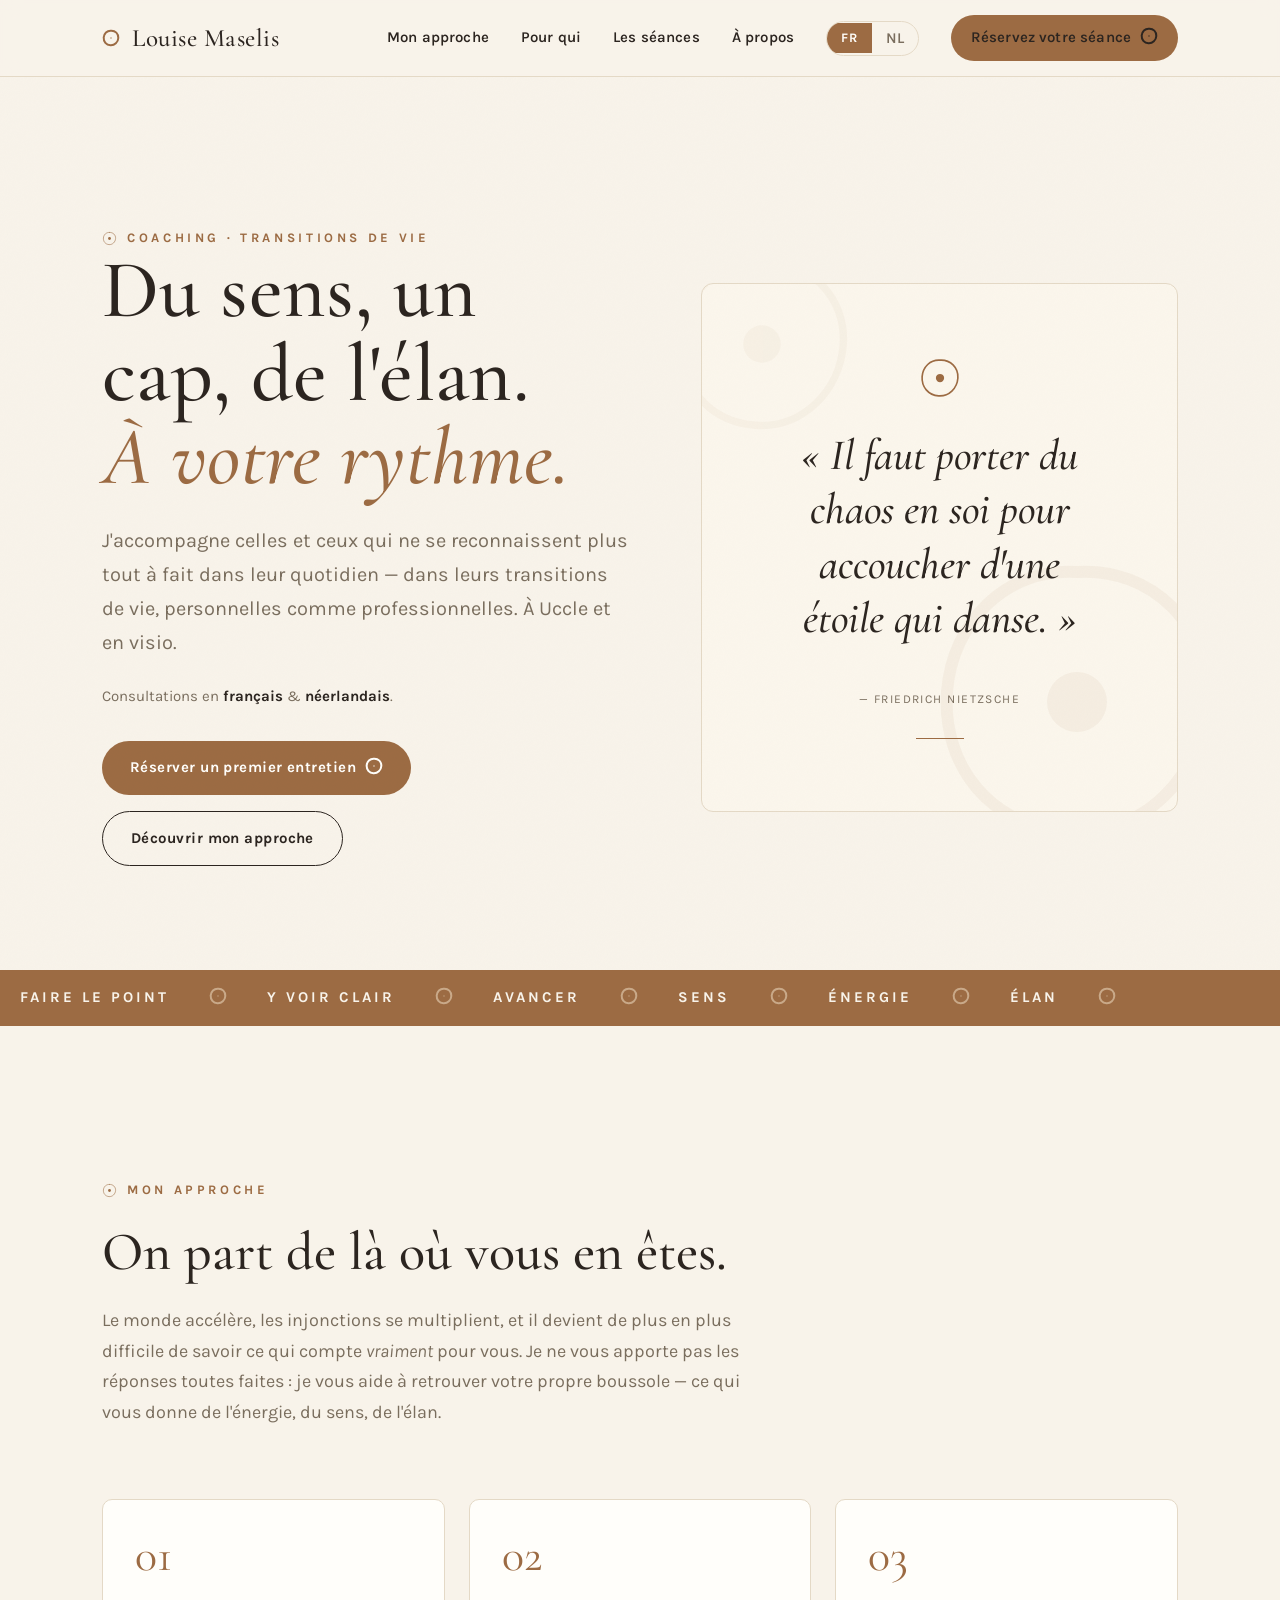
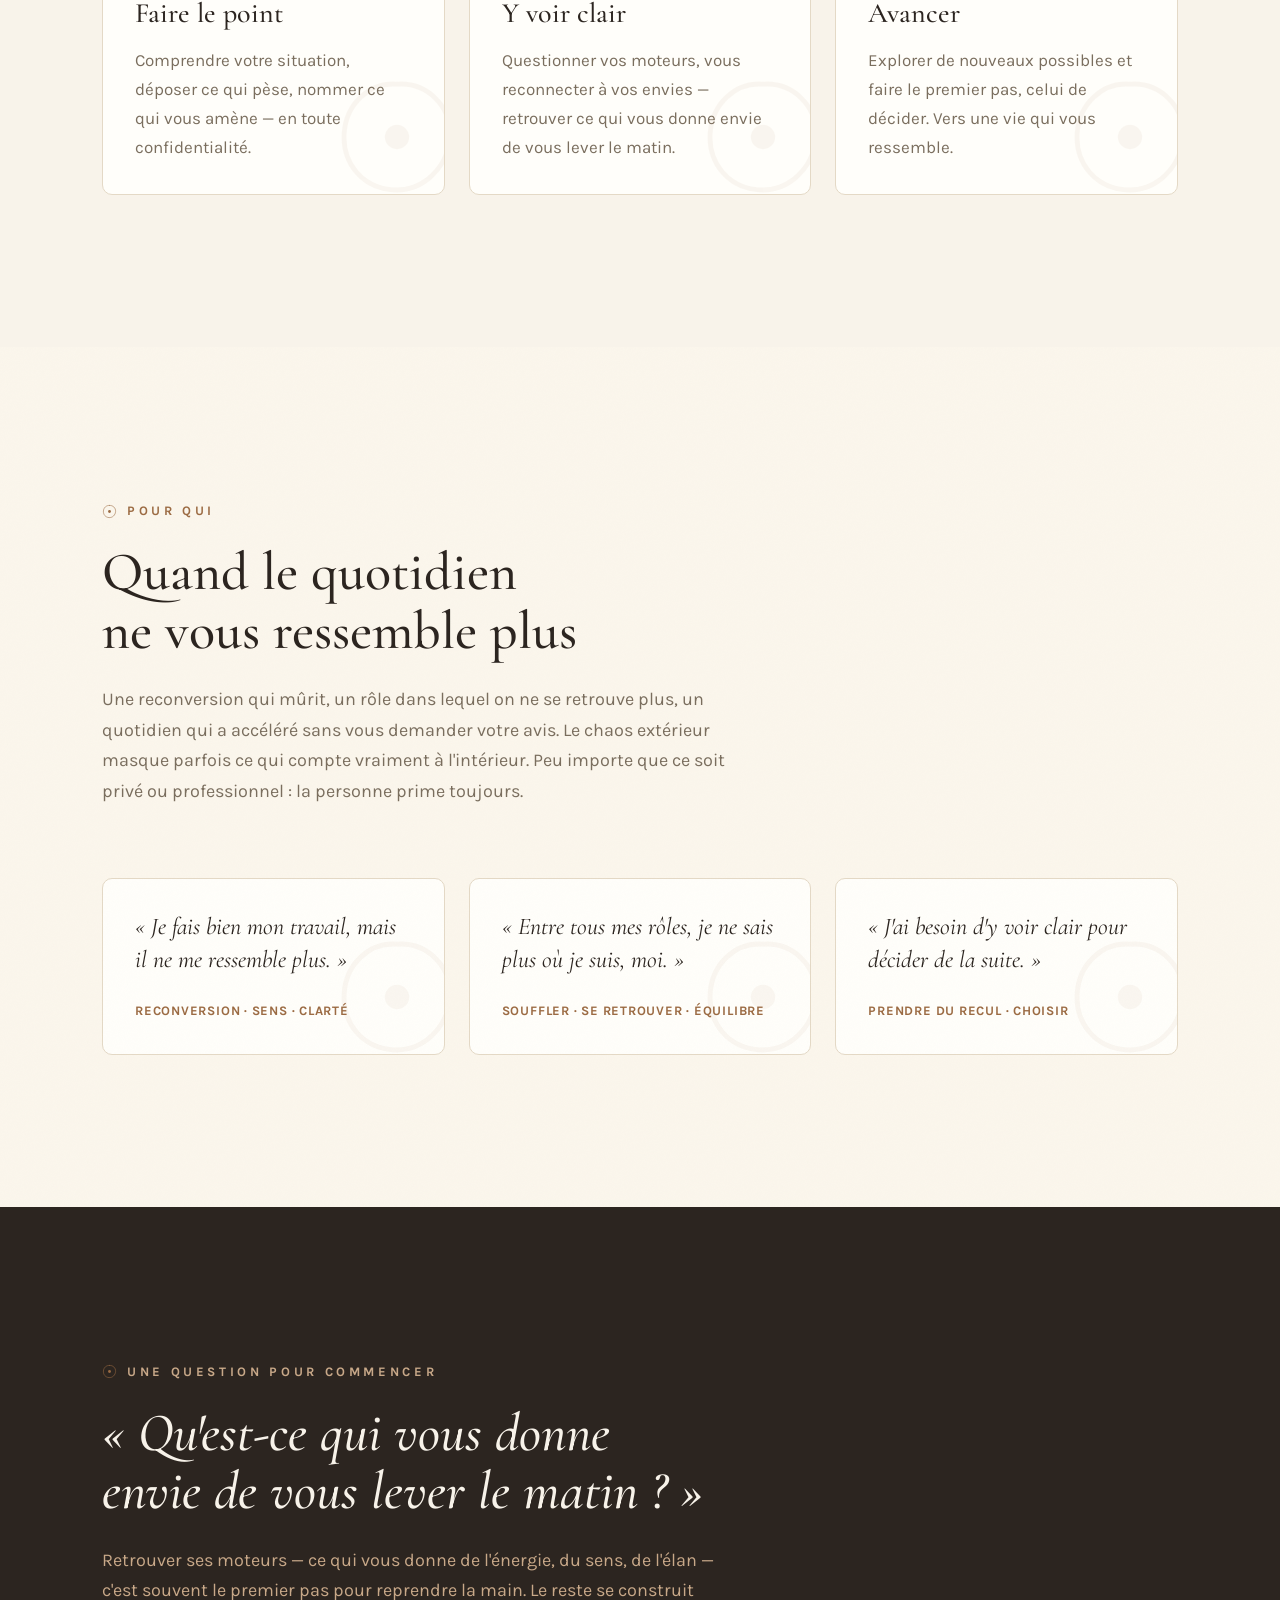
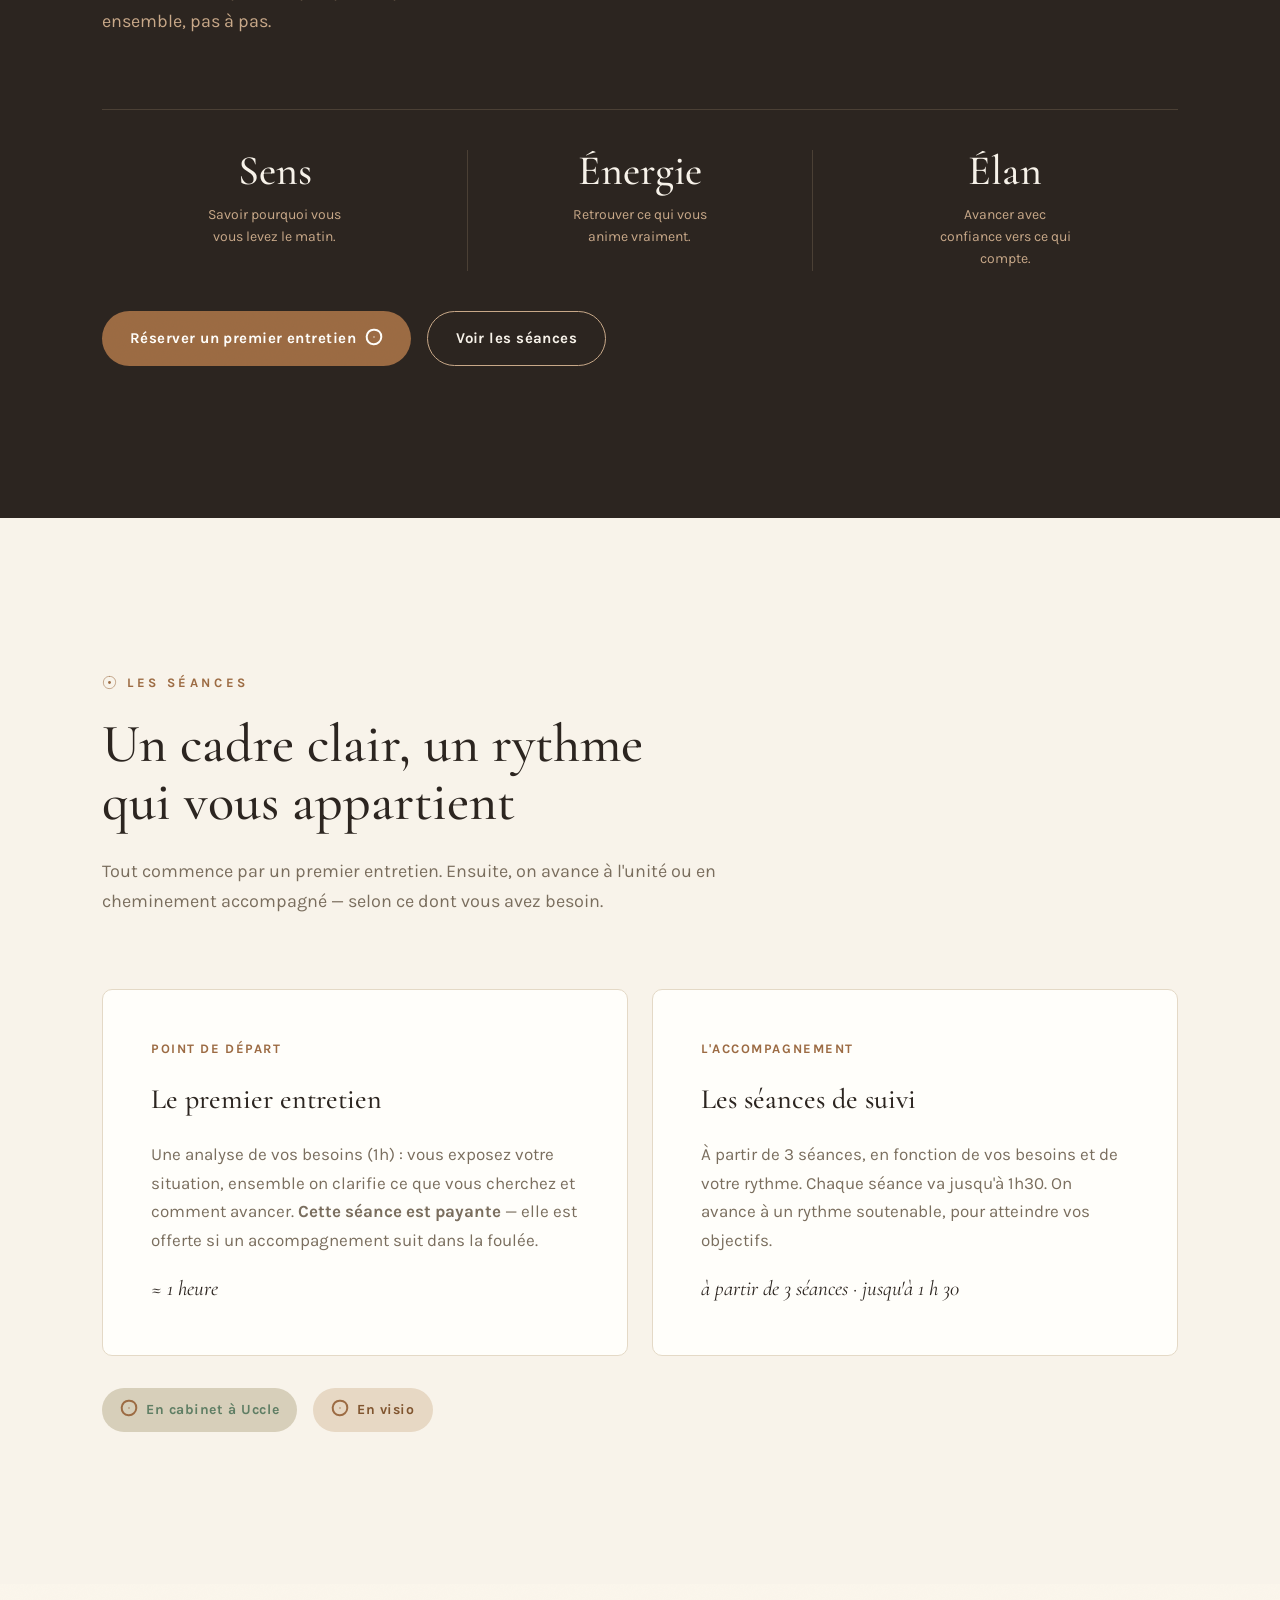
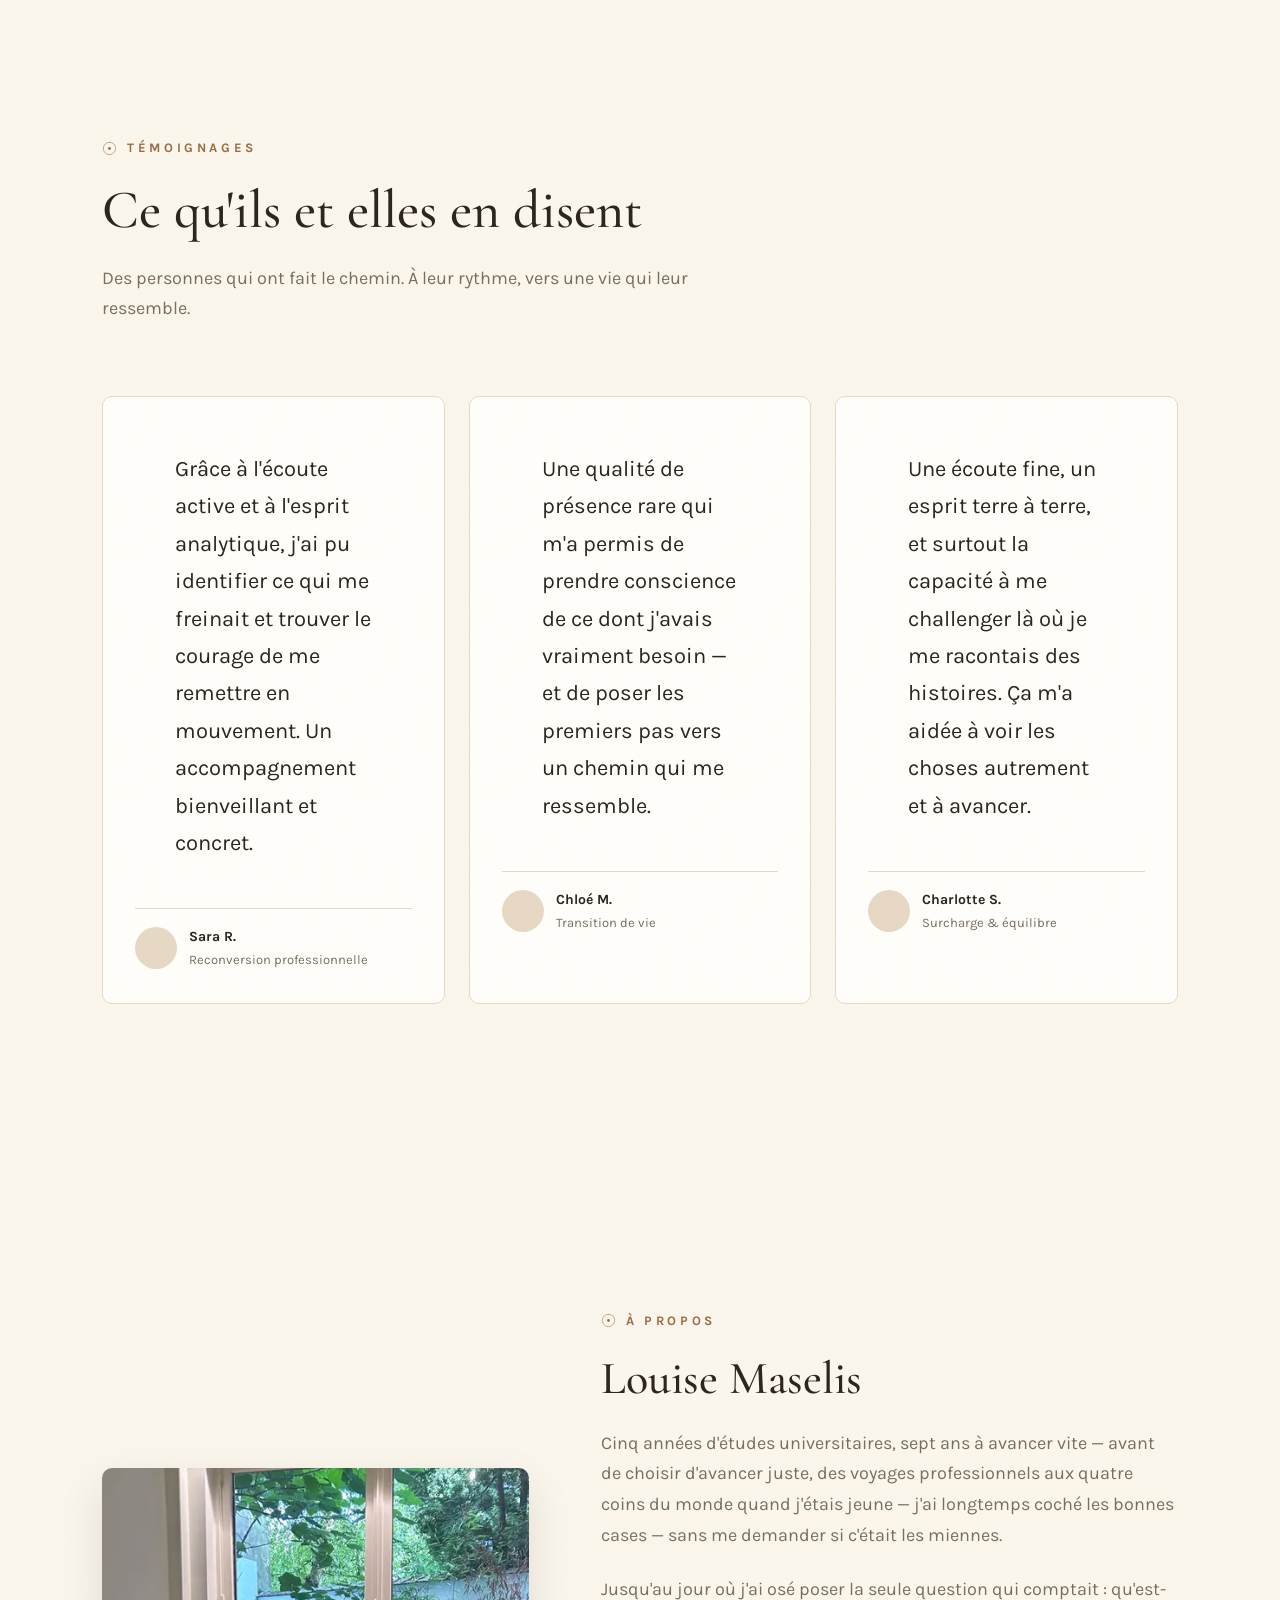
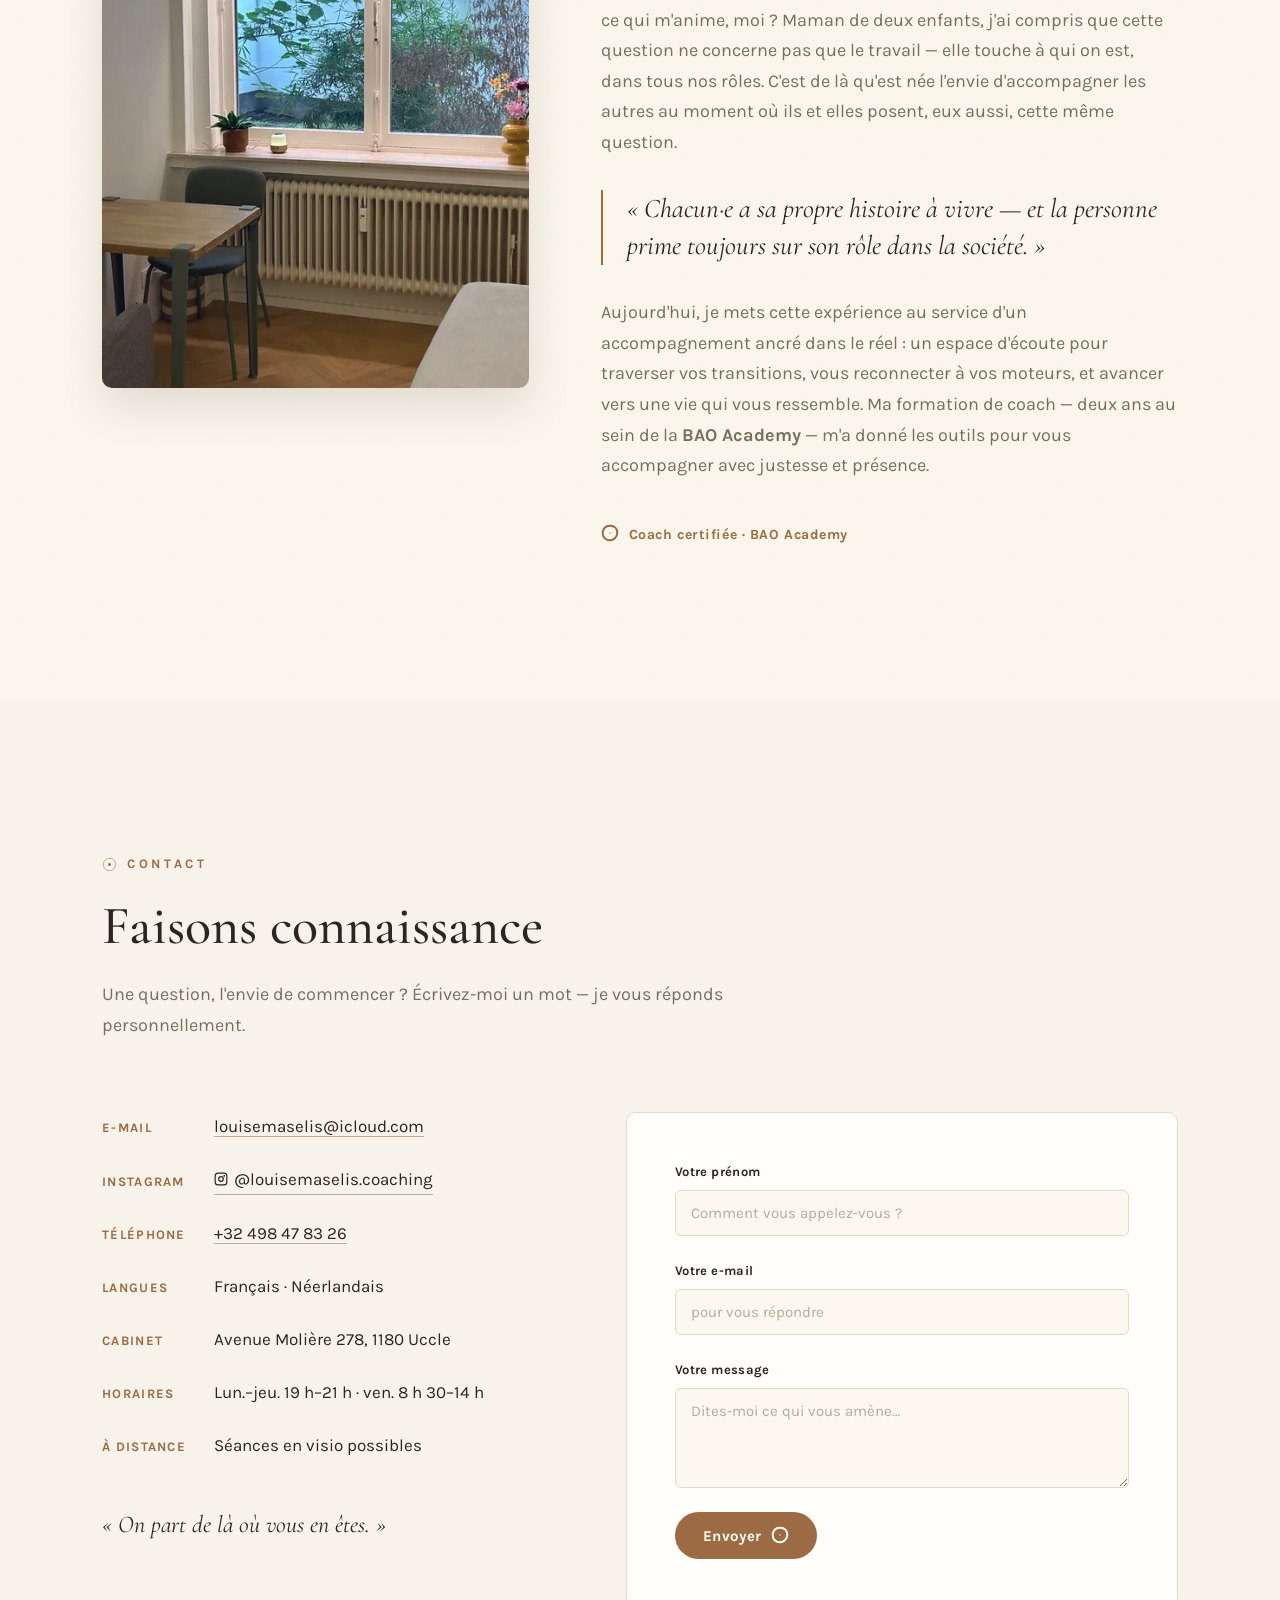
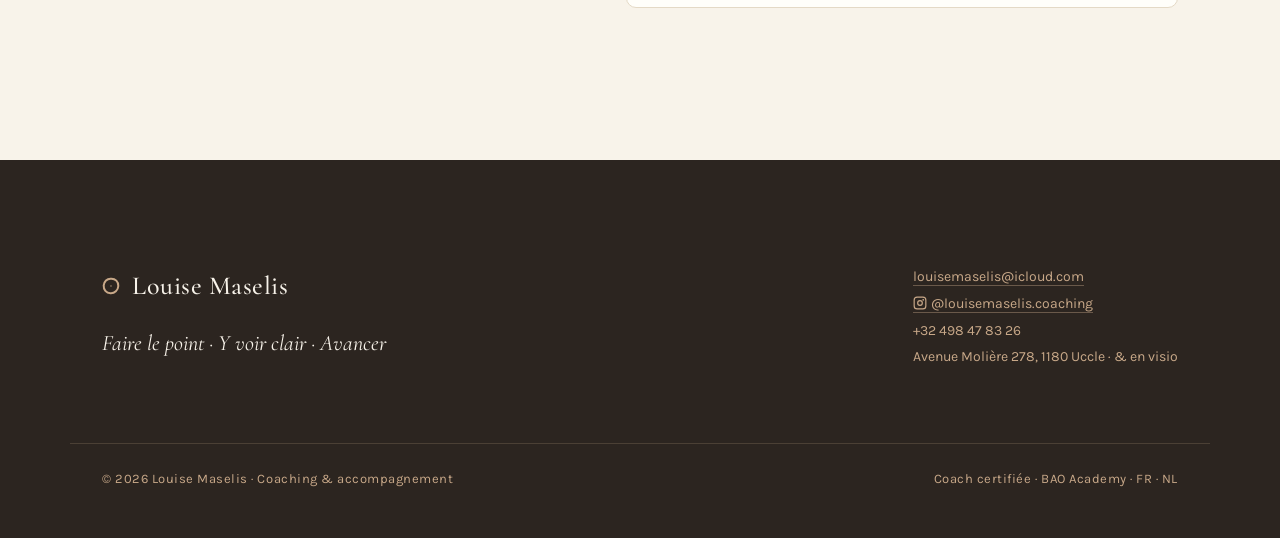
==== index.html @ 6a3c92d4 "Lien de la fiche Google dans sameAs Co-Authored-By: Claude Opus 5.5 <noreply@anthropic.com> Claude-S" ====
<!DOCTYPE html>
<html lang="fr-BE">
<head>
<meta charset="UTF-8" />
<meta name="viewport" content="width=device-width, initial-scale=1.0" />
<title>Coach de vie à Uccle, Bruxelles | Louise Maselis Coaching</title>
<meta name="description" content="Coaching individuel à Uccle et en visio : transitions de vie, perte de sens, burn-out, parentalité. Premier entretien d'1 h. En français et néerlandais." />
<link rel="canonical" href="https://louisemaseliscoaching.be/" />
<link rel="alternate" hreflang="fr-BE" href="https://louisemaseliscoaching.be/" />
<link rel="alternate" hreflang="nl-BE" href="https://louisemaseliscoaching.be/nl" />
<link rel="alternate" hreflang="x-default" href="https://louisemaseliscoaching.be/" />
<link rel="icon" href="/favicon.ico" sizes="any" />
<link rel="icon" href="/icon.svg" type="image/svg+xml" />
<link rel="apple-touch-icon" href="/apple-touch-icon.png" />
<link rel="manifest" href="/site.webmanifest" />
<meta name="theme-color" content="#F5EEE2" />
<meta property="og:type" content="website" />
<meta property="og:locale" content="fr_BE" />
<meta property="og:title" content="Coach de vie à Uccle, Bruxelles | Louise Maselis Coaching" />
<meta property="og:description" content="Coaching individuel à Uccle et en visio : transitions de vie, perte de sens, burn-out, parentalité. Premier entretien d'1 h. En français et néerlandais." />
<meta property="og:url" content="https://louisemaseliscoaching.be/" />
<meta property="og:image" content="https://louisemaseliscoaching.be/og-image.jpg" />
<meta property="og:image:width" content="1200" />
<meta property="og:image:height" content="630" />
<meta property="og:image:alt" content="Le cabinet de coaching de Louise Maselis à Uccle" />
<meta property="og:site_name" content="Louise Maselis Coaching" />
<meta name="twitter:card" content="summary_large_image" />
<meta name="twitter:image" content="https://louisemaseliscoaching.be/og-image.jpg" />
<script type="application/ld+json">
{
  "@context": "https://schema.org",
  "@graph": [
    {
      "@type": "ProfessionalService",
      "@id": "https://louisemaseliscoaching.be/#cabinet",
      "name": "Louise Maselis Coaching",
      "description": "Coaching individuel des transitions de vie à Uccle et en visio : perte de sens, burn-out, parentalité, changement professionnel.",
      "url": "https://louisemaseliscoaching.be/",
      "image": "https://louisemaseliscoaching.be/og-image.jpg",
      "logo": "https://louisemaseliscoaching.be/icon-512.png",
      "telephone": "+32498478326",
      "email": "louisemaselis@icloud.com",
      "address": {"@type":"PostalAddress","streetAddress":"Avenue Molière 278","postalCode":"1180","addressLocality":"Uccle","addressRegion":"Bruxelles-Capitale","addressCountry":"BE"},
      "geo": {"@type":"GeoCoordinates","latitude":50.8157898,"longitude":4.3598004},
      "hasMap": "https://maps.google.com/?cid=11953524549869612857",
      "openingHoursSpecification": [
        {"@type":"OpeningHoursSpecification","dayOfWeek":["Monday","Tuesday","Wednesday","Thursday"],"opens":"19:00","closes":"21:00"},
        {"@type":"OpeningHoursSpecification","dayOfWeek":"Friday","opens":"08:30","closes":"14:00"}
      ],
      "areaServed": ["Uccle","Forest","Ixelles","Bruxelles","Rhode-Saint-Genèse","Waterloo","Braine-l'Alleud"],
      "availableLanguage": ["fr","nl"],
      "knowsLanguage": ["fr","nl"],
      "sameAs": ["https://instagram.com/louisemaselis.coaching","https://maps.google.com/?cid=11953524549869612857"],
      "founder": {"@id":"https://louisemaseliscoaching.be/#louise"}
    },
    {
      "@type": "Person",
      "@id": "https://louisemaseliscoaching.be/#louise",
      "url": "https://louisemaseliscoaching.be/#apropos",
      "worksFor": {"@id":"https://louisemaseliscoaching.be/#cabinet"},
      "name": "Louise Maselis",
      "jobTitle": "Coach certifiée",
      "knowsLanguage": ["fr","nl"],
      "alumniOf": {"@type":"Organization","name":"BAO Academy"},
      "sameAs": ["https://instagram.com/louisemaselis.coaching"]
    }
  ]
}
</script>
<link rel="preconnect" href="https://fonts.googleapis.com" />
<link rel="preconnect" href="https://fonts.gstatic.com" crossorigin="anonymous" />
<link href="https://fonts.googleapis.com/css2?family=Cormorant+Garamond:ital,wght@0,400;0,500;0,600;1,400;1,500&family=Karla:wght@400;500;600;700&display=swap" rel="stylesheet" />
<link rel="stylesheet" href="site.css" />
</head>
<body>

<nav class="nav">
  <div class="wrap nav__in">
    <a class="brand" href="#top"><span class="sun"><svg width="18" height="18" viewBox="0 0 64 64" style="display:inline-block;vertical-align:-3px;flex-shrink:0" aria-hidden="true"><path d="M32 6 C47 5 59 17 58 32 C57 47 45 59 30 58 C15 57 5 45 6 30 C7 16 18 5 32 6" fill="none" stroke="currentColor" stroke-width="2" vector-effect="non-scaling-stroke" stroke-linecap="round"/><circle cx="32" cy="32" r="2.25" fill="currentColor"/></svg></span><b>Louise Maselis</b></a>
    <div class="nav__links">
      <a class="hide-sm" href="#approche">Mon approche</a>
      <a class="hide-sm" href="#pourqui">Pour qui</a>
      <a class="hide-sm" href="#seances">Les séances</a>
      <a class="hide-sm" href="#apropos">À propos</a>
      <div style="display:flex;align-items:center;gap:0;border:1.5px solid var(--line);border-radius:999px;overflow:hidden;font-family:var(--sans);font-size:13px;font-weight:700;letter-spacing:0.06em;flex-shrink:0;">
          <span style="padding:6px 14px;line-height:1.4;background:var(--accent);color:var(--white);">FR</span>
          <a href="/nl" style="padding:6px 14px;line-height:1.4;color:var(--ink-soft);text-decoration:none;transition:background .15s;">NL</a>
        </div>
        <a class="btn btn-primary btn-sm calendly-trigger" href="https://calendly.com/louisemaselis" style="flex-shrink:0;"><span class="hide-sm">Réservez votre séance</span><span class="show-sm">Réserver</span> <span><svg width="18" height="18" viewBox="0 0 64 64" style="display:inline-block;vertical-align:-3px;flex-shrink:0" aria-hidden="true"><path d="M32 6 C47 5 59 17 58 32 C57 47 45 59 30 58 C15 57 5 45 6 30 C7 16 18 5 32 6" fill="none" stroke="currentColor" stroke-width="2" vector-effect="non-scaling-stroke" stroke-linecap="round"/><circle cx="32" cy="32" r="2.25" fill="currentColor"/></svg></span></a>
    </div>
  </div>
</nav>

<header class="hero grain" id="top">
  <div class="wrap hero__grid">
    <div>
      <h1><span class="eyebrow" data-field="hero_eyebrow" style="display:flex; line-height:1.4; margin-bottom:0.15em;">Coaching · transitions de vie</span><span data-field="hero_title">Du sens, un cap, de l'élan.</span><br /><span class="sun" data-field="hero_title_italic" style="font-style:italic; font-family:var(--serif);">À votre rythme.</span></h1>
      <p class="lede" data-field="hero_lede">
        J'accompagne celles et ceux qui ne se reconnaissent plus tout à fait
        dans leur quotidien — dans leurs transitions de vie, personnelles
        comme professionnelles. À Uccle et en visio.
      </p>
      <p style="font-size:15px; color:var(--ink-soft); margin:-8px 0 var(--s-4);">Consultations en <strong style="color:var(--ink);">français</strong> &amp; <strong style="color:var(--ink);">néerlandais</strong>.</p>
      <div class="hero__cta">
        <a class="btn btn-primary calendly-trigger" href="https://calendly.com/louisemaselis">Réserver un premier entretien <span><svg width="18" height="18" viewBox="0 0 64 64" style="display:inline-block;vertical-align:-3px;flex-shrink:0" aria-hidden="true"><path d="M32 6 C47 5 59 17 58 32 C57 47 45 59 30 58 C15 57 5 45 6 30 C7 16 18 5 32 6" fill="none" stroke="currentColor" stroke-width="2" vector-effect="non-scaling-stroke" stroke-linecap="round"/><circle cx="32" cy="32" r="2.25" fill="currentColor"/></svg></span></a>
        <a class="btn btn-ghost" href="#approche">Découvrir mon approche</a>
      </div>
    </div>
    <div class="hero__media" style="display:flex; align-items:center; justify-content:center;">
      <div style="position:relative; width:100%; display:flex; flex-direction:column; align-items:center; justify-content:center; text-align:center; padding:var(--s-6) var(--s-4); background:var(--paper-2); border:1px solid var(--line); border-radius:12px; min-height:480px; overflow:hidden;">
        <div style="position:absolute; right:-60px; bottom:-60px; opacity:0.06; color:var(--accent);">
          <svg width="320" height="320" viewBox="0 0 64 64" aria-hidden="true"><path d="M32 6 C47 5 59 17 58 32 C57 47 45 59 30 58 C15 57 5 45 6 30 C7 16 18 5 32 6" fill="none" stroke="currentColor" stroke-width="2.4" stroke-linecap="round"/><circle cx="32" cy="32" r="6" fill="currentColor"/></svg>
        </div>
        <div style="position:absolute; left:-40px; top:-40px; opacity:0.04; color:var(--accent);">
          <svg width="200" height="200" viewBox="0 0 64 64" aria-hidden="true"><path d="M32 6 C47 5 59 17 58 32 C57 47 45 59 30 58 C15 57 5 45 6 30 C7 16 18 5 32 6" fill="none" stroke="currentColor" stroke-width="2.4" stroke-linecap="round"/><circle cx="32" cy="32" r="6" fill="currentColor"/></svg>
        </div>
        <div style="position:relative; z-index:1; display:flex; flex-direction:column; align-items:center; gap:28px;">
          <svg width="44" height="44" viewBox="0 0 64 64" style="color:var(--accent);" aria-hidden="true"><path d="M32 6 C47 5 59 17 58 32 C57 47 45 59 30 58 C15 57 5 45 6 30 C7 16 18 5 32 6" fill="none" stroke="currentColor" stroke-width="2.4" stroke-linecap="round"/><circle cx="32" cy="32" r="6" fill="currentColor"/></svg>
          <div style="font-family:var(--serif); font-size:clamp(28px,3.4vw,44px); font-weight:500; font-style:italic; line-height:1.25; color:var(--ink); max-width:16ch;">
            « Il faut porter du chaos en soi pour accoucher d'une étoile qui danse. »</div>
          <div style="font-family:'Karla',sans-serif; font-size:12px; letter-spacing:0.12em; text-transform:uppercase; color:var(--ink-soft); margin-top:16px;">— Friedrich Nietzsche
          </div>
          <div style="width:48px; height:1.5px; background:var(--accent);"></div>
        </div>
      </div>
    </div>
  </div>
</header>

<div class="marquee" aria-hidden="true">
  <div class="marquee__track"><span>Faire le point</span><span class="sun"><svg width="18" height="18" viewBox="0 0 64 64" style="display:inline-block;vertical-align:-3px;flex-shrink:0" aria-hidden="true"><path d="M32 6 C47 5 59 17 58 32 C57 47 45 59 30 58 C15 57 5 45 6 30 C7 16 18 5 32 6" fill="none" stroke="currentColor" stroke-width="2" vector-effect="non-scaling-stroke" stroke-linecap="round"/><circle cx="32" cy="32" r="2.25" fill="currentColor"/></svg></span><span>Y voir clair</span><span class="sun"><svg width="18" height="18" viewBox="0 0 64 64" style="display:inline-block;vertical-align:-3px;flex-shrink:0" aria-hidden="true"><path d="M32 6 C47 5 59 17 58 32 C57 47 45 59 30 58 C15 57 5 45 6 30 C7 16 18 5 32 6" fill="none" stroke="currentColor" stroke-width="2" vector-effect="non-scaling-stroke" stroke-linecap="round"/><circle cx="32" cy="32" r="2.25" fill="currentColor"/></svg></span><span>Avancer</span><span class="sun"><svg width="18" height="18" viewBox="0 0 64 64" style="display:inline-block;vertical-align:-3px;flex-shrink:0" aria-hidden="true"><path d="M32 6 C47 5 59 17 58 32 C57 47 45 59 30 58 C15 57 5 45 6 30 C7 16 18 5 32 6" fill="none" stroke="currentColor" stroke-width="2" vector-effect="non-scaling-stroke" stroke-linecap="round"/><circle cx="32" cy="32" r="2.25" fill="currentColor"/></svg></span><span>Sens</span><span class="sun"><svg width="18" height="18" viewBox="0 0 64 64" style="display:inline-block;vertical-align:-3px;flex-shrink:0" aria-hidden="true"><path d="M32 6 C47 5 59 17 58 32 C57 47 45 59 30 58 C15 57 5 45 6 30 C7 16 18 5 32 6" fill="none" stroke="currentColor" stroke-width="2" vector-effect="non-scaling-stroke" stroke-linecap="round"/><circle cx="32" cy="32" r="2.25" fill="currentColor"/></svg></span><span>Énergie</span><span class="sun"><svg width="18" height="18" viewBox="0 0 64 64" style="display:inline-block;vertical-align:-3px;flex-shrink:0" aria-hidden="true"><path d="M32 6 C47 5 59 17 58 32 C57 47 45 59 30 58 C15 57 5 45 6 30 C7 16 18 5 32 6" fill="none" stroke="currentColor" stroke-width="2" vector-effect="non-scaling-stroke" stroke-linecap="round"/><circle cx="32" cy="32" r="2.25" fill="currentColor"/></svg></span><span>Élan</span><span class="sun"><svg width="18" height="18" viewBox="0 0 64 64" style="display:inline-block;vertical-align:-3px;flex-shrink:0" aria-hidden="true"><path d="M32 6 C47 5 59 17 58 32 C57 47 45 59 30 58 C15 57 5 45 6 30 C7 16 18 5 32 6" fill="none" stroke="currentColor" stroke-width="2" vector-effect="non-scaling-stroke" stroke-linecap="round"/><circle cx="32" cy="32" r="2.25" fill="currentColor"/></svg></span></div>
  <div class="marquee__track" aria-hidden="true"><span>Faire le point</span><span class="sun"><svg width="18" height="18" viewBox="0 0 64 64" style="display:inline-block;vertical-align:-3px;flex-shrink:0" aria-hidden="true"><path d="M32 6 C47 5 59 17 58 32 C57 47 45 59 30 58 C15 57 5 45 6 30 C7 16 18 5 32 6" fill="none" stroke="currentColor" stroke-width="2" vector-effect="non-scaling-stroke" stroke-linecap="round"/><circle cx="32" cy="32" r="2.25" fill="currentColor"/></svg></span><span>Y voir clair</span><span class="sun"><svg width="18" height="18" viewBox="0 0 64 64" style="display:inline-block;vertical-align:-3px;flex-shrink:0" aria-hidden="true"><path d="M32 6 C47 5 59 17 58 32 C57 47 45 59 30 58 C15 57 5 45 6 30 C7 16 18 5 32 6" fill="none" stroke="currentColor" stroke-width="2" vector-effect="non-scaling-stroke" stroke-linecap="round"/><circle cx="32" cy="32" r="2.25" fill="currentColor"/></svg></span><span>Avancer</span><span class="sun"><svg width="18" height="18" viewBox="0 0 64 64" style="display:inline-block;vertical-align:-3px;flex-shrink:0" aria-hidden="true"><path d="M32 6 C47 5 59 17 58 32 C57 47 45 59 30 58 C15 57 5 45 6 30 C7 16 18 5 32 6" fill="none" stroke="currentColor" stroke-width="2" vector-effect="non-scaling-stroke" stroke-linecap="round"/><circle cx="32" cy="32" r="2.25" fill="currentColor"/></svg></span><span>Sens</span><span class="sun"><svg width="18" height="18" viewBox="0 0 64 64" style="display:inline-block;vertical-align:-3px;flex-shrink:0" aria-hidden="true"><path d="M32 6 C47 5 59 17 58 32 C57 47 45 59 30 58 C15 57 5 45 6 30 C7 16 18 5 32 6" fill="none" stroke="currentColor" stroke-width="2" vector-effect="non-scaling-stroke" stroke-linecap="round"/><circle cx="32" cy="32" r="2.25" fill="currentColor"/></svg></span><span>Énergie</span><span class="sun"><svg width="18" height="18" viewBox="0 0 64 64" style="display:inline-block;vertical-align:-3px;flex-shrink:0" aria-hidden="true"><path d="M32 6 C47 5 59 17 58 32 C57 47 45 59 30 58 C15 57 5 45 6 30 C7 16 18 5 32 6" fill="none" stroke="currentColor" stroke-width="2" vector-effect="non-scaling-stroke" stroke-linecap="round"/><circle cx="32" cy="32" r="2.25" fill="currentColor"/></svg></span><span>Élan</span><span class="sun"><svg width="18" height="18" viewBox="0 0 64 64" style="display:inline-block;vertical-align:-3px;flex-shrink:0" aria-hidden="true"><path d="M32 6 C47 5 59 17 58 32 C57 47 45 59 30 58 C15 57 5 45 6 30 C7 16 18 5 32 6" fill="none" stroke="currentColor" stroke-width="2" vector-effect="non-scaling-stroke" stroke-linecap="round"/><circle cx="32" cy="32" r="2.25" fill="currentColor"/></svg></span></div>
</div>

<section class="section" id="approche">
  <div class="wrap">
    <div class="section__head">
      <div class="eyebrow" data-field="approche_sep">Mon approche</div>
      <h2 data-field="approche_title">On part de là où vous en êtes.</h2>
      <p data-field="approche_intro">
        Le monde accélère, les injonctions se multiplient, et il devient
        de plus en plus difficile de savoir ce qui compte <em>vraiment</em> pour vous.
        Je ne vous apporte pas les réponses toutes faites : je vous aide à retrouver
        votre propre boussole — ce qui vous donne de l'énergie, du sens, de l'élan.
      </p>
    </div>
  </div>
  <div class="wrap">
    <div class="cards3">
      <div class="situation">
        <div class="step__num" style="color:var(--accent);">01</div>
        <h3 data-field="approche_c1_title" style="font-size:28px; margin:12px 0 8px;">Faire le point</h3>
        <p data-field="approche_c1_desc" style="color:var(--ink-soft); margin:0;">Comprendre votre situation, déposer ce qui pèse, nommer ce qui vous amène — en toute confidentialité.</p>
        <div class="sun-lg"><svg width="130" height="130" viewBox="0 0 64 64" aria-hidden="true"><path d="M32 6 C47 5 59 17 58 32 C57 47 45 59 30 58 C15 57 5 45 6 30 C7 16 18 5 32 6" fill="none" stroke="currentColor" stroke-width="2.4" stroke-linecap="round"/><circle cx="32" cy="32" r="6" fill="currentColor"/></svg></div>
      </div>
      <div class="situation">
        <div class="step__num" style="color:var(--accent);">02</div>
        <h3 data-field="approche_c2_title" style="font-size:28px; margin:12px 0 8px;">Y voir clair</h3>
        <p data-field="approche_c2_desc" style="color:var(--ink-soft); margin:0;">Questionner vos moteurs, vous reconnecter à vos envies — retrouver ce qui vous donne envie de vous lever le matin.</p>
        <div class="sun-lg"><svg width="130" height="130" viewBox="0 0 64 64" aria-hidden="true"><path d="M32 6 C47 5 59 17 58 32 C57 47 45 59 30 58 C15 57 5 45 6 30 C7 16 18 5 32 6" fill="none" stroke="currentColor" stroke-width="2.4" stroke-linecap="round"/><circle cx="32" cy="32" r="6" fill="currentColor"/></svg></div>
      </div>
      <div class="situation">
        <div class="step__num" style="color:var(--accent);">03</div>
        <h3 data-field="approche_c3_title" style="font-size:28px; margin:12px 0 8px;">Avancer</h3>
        <p data-field="approche_c3_desc" style="color:var(--ink-soft); margin:0;">Explorer de nouveaux possibles et faire le premier pas, celui de décider. Vers une vie qui vous ressemble.</p>
        <div class="sun-lg"><svg width="130" height="130" viewBox="0 0 64 64" aria-hidden="true"><path d="M32 6 C47 5 59 17 58 32 C57 47 45 59 30 58 C15 57 5 45 6 30 C7 16 18 5 32 6" fill="none" stroke="currentColor" stroke-width="2.4" stroke-linecap="round"/><circle cx="32" cy="32" r="6" fill="currentColor"/></svg></div>
      </div>
    </div>
  </div>
</section>

<section class="section section--soft grain" id="pourqui">
  <div class="wrap">
    <div class="section__head">
      <div class="eyebrow" data-field="pourqui_sep">Pour qui</div>
      <h2 data-field="pourqui_title">Quand le quotidien ne vous ressemble plus</h2>
      <p data-field="pourqui_intro">
        Une reconversion qui mûrit, un rôle dans lequel on ne se retrouve plus,
        un quotidien qui a accéléré sans vous demander votre avis.
        Le chaos extérieur masque parfois ce qui compte vraiment à l'intérieur.
        Peu importe que ce soit privé ou professionnel : la personne prime toujours.
      </p>
    </div>
    <div class="cards3">
      <div class="situation">
        <div class="q" data-field="pourqui_s1_q">« Je fais bien mon travail, mais il ne me ressemble plus. »</div>
        <div class="t" data-field="pourqui_s1_t">Reconversion · sens · clarté</div>
        <div class="sun-lg"><svg width="130" height="130" viewBox="0 0 64 64" aria-hidden="true"><path d="M32 6 C47 5 59 17 58 32 C57 47 45 59 30 58 C15 57 5 45 6 30 C7 16 18 5 32 6" fill="none" stroke="currentColor" stroke-width="2.4" stroke-linecap="round"/><circle cx="32" cy="32" r="6" fill="currentColor"/></svg></div>
      </div>
      <div class="situation">
        <div class="q" data-field="pourqui_s2_q">« Entre tous mes rôles, je ne sais plus où je suis, moi. »</div>
        <div class="t" data-field="pourqui_s2_t">Souffler · se retrouver · équilibre</div>
        <div class="sun-lg"><svg width="130" height="130" viewBox="0 0 64 64" aria-hidden="true"><path d="M32 6 C47 5 59 17 58 32 C57 47 45 59 30 58 C15 57 5 45 6 30 C7 16 18 5 32 6" fill="none" stroke="currentColor" stroke-width="2.4" stroke-linecap="round"/><circle cx="32" cy="32" r="6" fill="currentColor"/></svg></div>
      </div>
      <div class="situation">
        <div class="q" data-field="pourqui_s3_q">« J'ai besoin d'y voir clair pour décider de la suite. »</div>
        <div class="t" data-field="pourqui_s3_t">Prendre du recul · choisir</div>
        <div class="sun-lg"><svg width="130" height="130" viewBox="0 0 64 64" aria-hidden="true"><path d="M32 6 C47 5 59 17 58 32 C57 47 45 59 30 58 C15 57 5 45 6 30 C7 16 18 5 32 6" fill="none" stroke="currentColor" stroke-width="2.4" stroke-linecap="round"/><circle cx="32" cy="32" r="6" fill="currentColor"/></svg></div>
      </div>
    </div>
  </div>
</section>

<section class="section section--ink grain">
  <div class="wrap">
    <div class="section__head">
      <div class="eyebrow" data-field="methode_sep">Une question pour commencer</div>
      <h2 data-field="methode_question" style="font-style:italic;">« Qu'est-ce qui vous donne<br />envie de vous lever le matin ? »</h2>
      <p data-field="methode_intro">Retrouver ses moteurs — ce qui vous donne de l'énergie, du sens, de l'élan — c'est souvent le premier pas pour reprendre la main. Le reste se construit ensemble, pas à pas.</p>
    </div>

    <div class="senea" style="display:grid; grid-template-columns:repeat(3,1fr); gap:20px; margin-top:48px; padding-top:40px; border-top:1px solid rgba(201,169,137,0.2);">
      <div style="text-align:center; display:flex; flex-direction:column; align-items:center; gap:12px;">
        <div data-field="methode_p1_word" style="font-family:'Cormorant Garamond',serif; font-size:42px; font-weight:500; color:#F8F3EA; line-height:1;">Sens</div>
        <div data-field="methode_p1_desc" style="font-family:'Karla',sans-serif; font-size:14px; line-height:1.6; color:#C9A989; max-width:18ch;">Savoir pourquoi vous vous levez le matin.</div>
      </div>
      <div style="text-align:center; display:flex; flex-direction:column; align-items:center; gap:12px; border-left:1px solid rgba(201,169,137,0.2); border-right:1px solid rgba(201,169,137,0.2); padding:0 20px;">
        <div data-field="methode_p2_word" style="font-family:'Cormorant Garamond',serif; font-size:42px; font-weight:500; color:#F8F3EA; line-height:1;">Énergie</div>
        <div data-field="methode_p2_desc" style="font-family:'Karla',sans-serif; font-size:14px; line-height:1.6; color:#C9A989; max-width:18ch;">Retrouver ce qui vous anime vraiment.</div>
      </div>
      <div style="text-align:center; display:flex; flex-direction:column; align-items:center; gap:12px;">
        <div data-field="methode_p3_word" style="font-family:'Cormorant Garamond',serif; font-size:42px; font-weight:500; color:#F8F3EA; line-height:1;">Élan</div>
        <div data-field="methode_p3_desc" style="font-family:'Karla',sans-serif; font-size:14px; line-height:1.6; color:#C9A989; max-width:18ch;">Avancer avec confiance vers ce qui compte.</div>
      </div>
    </div>
    <div class="senea-cta" style="display:flex; gap:16px; flex-wrap:wrap; margin-top:40px;">
      <a class="btn btn-primary calendly-trigger" href="https://calendly.com/louisemaselis">Réserver un premier entretien <span><svg width="18" height="18" viewBox="0 0 64 64" style="display:inline-block;vertical-align:-3px;flex-shrink:0" aria-hidden="true"><path d="M32 6 C47 5 59 17 58 32 C57 47 45 59 30 58 C15 57 5 45 6 30 C7 16 18 5 32 6" fill="none" stroke="currentColor" stroke-width="2" vector-effect="non-scaling-stroke" stroke-linecap="round"/><circle cx="32" cy="32" r="2.25" fill="currentColor"/></svg></span></a>
      <a class="btn btn-ghost" href="#seances" style="color:var(--paper); border-color:var(--argile);">Voir les séances</a>
    </div>
  </div>
</section>

<section class="section" id="seances">
  <div class="wrap">
    <div class="section__head">
      <div class="eyebrow" data-field="seances_sep">Les séances</div>
      <h2 data-field="seances_title">Un cadre clair, un rythme qui vous appartient</h2>
      <p data-field="seances_intro">
        Tout commence par un premier entretien. Ensuite, on avance à l'unité
        ou en cheminement accompagné — selon ce dont vous avez besoin.
      </p>
    </div>
    <div class="seances">
      <div class="seance">
        <div class="meta" data-field="seance1_meta">Point de départ</div>
        <h3 data-field="seance1_title">Le premier entretien</h3>
        <p data-field="seance1_desc">Une analyse de vos besoins (1h) : vous exposez votre situation, ensemble on clarifie ce que vous cherchez et comment avancer. <strong>Cette séance est payante</strong> — elle est offerte si un accompagnement suit dans la foulée.</p>
        <div class="dur" data-field="seance1_dur">≈ 1 heure</div>
      </div>
      <div class="seance">
        <div class="meta" data-field="seance2_meta">L'accompagnement</div>
        <h3 data-field="seance2_title">Les séances de suivi</h3>
        <p data-field="seance2_desc">À partir de 3 séances, en fonction de vos besoins et de votre rythme. Chaque séance va jusqu'à 1h30. On avance à un rythme soutenable, pour atteindre vos objectifs.</p>
        <div class="dur" data-field="seance2_dur">à partir de 3 séances · jusqu'à 1 h 30</div>
      </div>
    </div>
    <div class="modes">
      <span class="chip" style="background:color-mix(in srgb, var(--sage) 15%, var(--argile-2));color:var(--sage-d);"><span class="sun"><svg width="18" height="18" viewBox="0 0 64 64" style="display:inline-block;vertical-align:-3px;flex-shrink:0" aria-hidden="true"><path d="M32 6 C47 5 59 17 58 32 C57 47 45 59 30 58 C15 57 5 45 6 30 C7 16 18 5 32 6" fill="none" stroke="currentColor" stroke-width="2" vector-effect="non-scaling-stroke" stroke-linecap="round"/><circle cx="32" cy="32" r="2.25" fill="currentColor"/></svg></span> En cabinet à Uccle</span>
      <span class="chip"><span class="sun"><svg width="18" height="18" viewBox="0 0 64 64" style="display:inline-block;vertical-align:-3px;flex-shrink:0" aria-hidden="true"><path d="M32 6 C47 5 59 17 58 32 C57 47 45 59 30 58 C15 57 5 45 6 30 C7 16 18 5 32 6" fill="none" stroke="currentColor" stroke-width="2" vector-effect="non-scaling-stroke" stroke-linecap="round"/><circle cx="32" cy="32" r="2.25" fill="currentColor"/></svg></span> En visio</span>
    </div>
  </div>
</section>

<section class="section section--soft grain" id="temoignages">
  <div class="wrap">
    <div class="section__head">
      <div class="eyebrow" data-field="temoignages_sep">Témoignages</div>
      <h2 data-field="temoignages_title">Ce qu'ils et elles en disent</h2>
      <p data-field="temoignages_intro">Des personnes qui ont fait le chemin. À leur rythme, vers une vie qui leur ressemble.</p>
    </div>
    <div class="cards3" id="testimonial-cards">
      <div style="background:var(--white); border:1px solid var(--line); border-radius:10px; padding:var(--s-4); display:flex; flex-direction:column; gap:var(--s-3);">
        <blockquote class="quote" style="font-size:22px; border-left-color:var(--accent);">
          Grâce à l'écoute active et à l'esprit analytique, j'ai pu identifier ce qui me freinait et trouver le courage de me remettre en mouvement. Un accompagnement bienveillant et concret.
        </blockquote>
        <div style="display:flex; align-items:center; gap:12px; padding-top:var(--s-2); border-top:1px solid var(--line);">
          <div style="width:42px; height:42px; border-radius:50%; background:var(--argile-2); flex-shrink:0;"></div>
          <div>
            <div style="font-family:var(--sans); font-weight:700; font-size:14px;">Sara R.</div>
            <div style="font-size:13px; color:var(--ink-soft);">Reconversion professionnelle</div>
          </div>
        </div>
      </div>
      <div style="background:var(--white); border:1px solid var(--line); border-radius:10px; padding:var(--s-4); display:flex; flex-direction:column; gap:var(--s-3);">
        <blockquote class="quote" style="font-size:22px; border-left-color:var(--sage);">
          Une qualité de présence rare qui m'a permis de prendre conscience de ce dont j'avais vraiment besoin — et de poser les premiers pas vers un chemin qui me ressemble.
        </blockquote>
        <div style="display:flex; align-items:center; gap:12px; padding-top:var(--s-2); border-top:1px solid var(--line);">
          <div style="width:42px; height:42px; border-radius:50%; background:var(--argile-2); flex-shrink:0;"></div>
          <div>
            <div style="font-family:var(--sans); font-weight:700; font-size:14px;"> Chloé M.</div>
            <div style="font-size:13px; color:var(--ink-soft);">Transition de vie</div>
          </div>
        </div>
      </div>
      <div style="background:var(--white); border:1px solid var(--line); border-radius:10px; padding:var(--s-4); display:flex; flex-direction:column; gap:var(--s-3);">
        <blockquote class="quote" style="font-size:22px; border-left-color:var(--accent);">
          Une écoute fine, un esprit terre à terre, et surtout la capacité à me challenger là où je me racontais des histoires. Ça m'a aidée à voir les choses autrement et à avancer.
        </blockquote>
        <div style="display:flex; align-items:center; gap:12px; padding-top:var(--s-2); border-top:1px solid var(--line);">
          <div style="width:42px; height:42px; border-radius:50%; background:var(--argile-2); flex-shrink:0;"></div>
          <div>
            <div style="font-family:var(--sans); font-weight:700; font-size:14px;">Charlotte S.</div>
            <div style="font-size:13px; color:var(--ink-soft);">Surcharge & équilibre</div>
          </div>
        </div>
      </div>
    </div>
  </div>
</section>

<section class="section section--soft grain" id="apropos">
  <div class="wrap about">
    <div class="about__grid">
      <div class="about__media">
        <img src="/cabinet.webp" srcset="/cabinet-800.webp 800w, /cabinet.webp 1200w" sizes="(max-width: 860px) 100vw, 45vw" width="1200" height="900" alt="Le cabinet de Louise Maselis, avenue Molière à Uccle" loading="lazy" decoding="async" style="width:100%; height:520px; object-fit:cover; border-radius:10px; box-shadow:0 18px 44px rgba(40,30,20,0.12); display:block;" />
      </div>
      <div>
        <div class="eyebrow" data-field="apropos_sep">À propos</div>
        <h2 style="font-size:clamp(32px,4vw,46px); line-height:1.1; margin:16px 0 24px;">Louise Maselis</h2>
        <p data-field="apropos_p1">
          Cinq années d'études universitaires, sept ans à avancer vite — avant de choisir d'avancer juste,
          des voyages professionnels aux quatre coins du monde quand j'étais jeune —
          j'ai longtemps coché les bonnes cases — sans me demander si c'était les miennes.
        </p>
        <p data-field="apropos_p2">
          Jusqu'au jour où j'ai osé poser la seule question qui comptait : qu'est-ce qui m'anime, moi ? Maman de deux enfants, j'ai compris que cette question ne concerne pas que le travail — elle touche à qui on est, dans tous nos rôles. C'est de là qu'est née l'envie
          d'accompagner les autres au moment où ils et elles posent, eux aussi,
          cette même question.
        </p>
        <div class="pull" data-field="apropos_pull">« Chacun·e a sa propre histoire à vivre — et la personne prime toujours sur son rôle dans la société. »</div>
        <p data-field="apropos_p3">
          Aujourd'hui, je mets cette expérience au service d'un accompagnement
          ancré dans le réel : un espace d'écoute pour traverser vos transitions,
          vous reconnecter à vos moteurs, et avancer vers une vie qui vous ressemble.
          Ma formation de coach — deux ans au sein de la <strong>BAO Academy</strong> —
          m'a donné les outils pour vous accompagner avec justesse et présence.
        </p>
        <div class="credential" style="margin-top:var(--s-3);"><span class="sun"><svg width="18" height="18" viewBox="0 0 64 64" style="display:inline-block;vertical-align:-3px;flex-shrink:0" aria-hidden="true"><path d="M32 6 C47 5 59 17 58 32 C57 47 45 59 30 58 C15 57 5 45 6 30 C7 16 18 5 32 6" fill="none" stroke="currentColor" stroke-width="2" vector-effect="non-scaling-stroke" stroke-linecap="round"/><circle cx="32" cy="32" r="2.25" fill="currentColor"/></svg></span> Coach certifiée · BAO Academy</div>
      </div>
    </div>
  </div>
</section>

<section class="section" id="contact">
  <div class="wrap">
    <div class="section__head">
      <div class="eyebrow" data-field="contact_sep">Contact</div>
      <h2 data-field="contact_title">Faisons connaissance</h2>
      <p data-field="contact_intro">Une question, l'envie de commencer ? Écrivez-moi un mot — je vous réponds personnellement.</p>
    </div>
    <div class="contact__grid">
      <div class="coord">
        <div class="coord__row"><span class="k">E-mail</span><span class="v"><a data-contact="email-link" href="mailto:louisemaselis@icloud.com"><span data-contact="email">louisemaselis@icloud.com</span></a></span></div>
          
          <div class="coord__row"><span class="k">Instagram</span><span class="v"><a data-contact="instagram-link" href="https://instagram.com/louisemaselis.coaching" target="_blank" rel="noopener" style="display:inline-flex; align-items:center; gap:6px; white-space:nowrap;"><svg width="14" height="14" viewBox="0 0 24 24" fill="none" stroke="currentColor" stroke-width="2" stroke-linecap="round" stroke-linejoin="round" style="flex-shrink:0;"><rect x="2" y="2" width="20" height="20" rx="5" ry="5"/><circle cx="12" cy="12" r="4"/><circle cx="17.5" cy="6.5" r="1.5" fill="currentColor" stroke="none"/></svg><span data-contact="instagram">@louisemaselis.coaching</span></a></span></div>
        <div class="coord__row"><span class="k">Téléphone</span><span class="v"><a data-contact="phone-link" href="tel:+32498478326"><span data-contact="phone">+32 498 47 83 26</span></a></span></div>
        <div class="coord__row"><span class="k">Langues</span><span class="v">Français · Néerlandais</span></div>
        <div class="coord__row"><span class="k">Cabinet</span><span class="v" data-contact="address">Avenue Molière 278, 1180 Uccle</span></div>
        <div class="coord__row"><span class="k">Horaires</span><span class="v">Lun.–jeu. 19 h–21 h · ven. 8 h 30–14 h</span></div>
        <div class="coord__row"><span class="k">À distance</span><span class="v">Séances en visio possibles</span></div>
        <div data-field="contact_quote" style="margin-top:24px; font-family:var(--serif); font-style:italic; font-size:24px; color:var(--ink); line-height:1.4;">
          « On part de là où vous en êtes. »
        </div>
      </div>
      <form class="form" name="contact" method="POST" data-netlify="true" data-netlify-honeypot="bot-field">
        <input type="hidden" name="form-name" value="contact" />
        <input type="hidden" name="bot-field" />
        <div class="field"><label for="n">Votre prénom</label><input id="n" name="prenom" type="text" placeholder="Comment vous appelez-vous ?" /></div>
        <div class="field"><label for="e">Votre e-mail</label><input id="e" name="email" type="email" placeholder="pour vous répondre" /></div>
        <div class="field"><label for="m">Votre message</label><textarea id="m" name="message" rows="4" placeholder="Dites-moi ce qui vous amène…"></textarea></div>
        <button type="submit" class="btn btn-primary" style="align-self:flex-start; border:0; cursor:pointer;">Envoyer <span><svg width="18" height="18" viewBox="0 0 64 64" style="display:inline-block;vertical-align:-3px;flex-shrink:0" aria-hidden="true"><path d="M32 6 C47 5 59 17 58 32 C57 47 45 59 30 58 C15 57 5 45 6 30 C7 16 18 5 32 6" fill="none" stroke="currentColor" stroke-width="2" vector-effect="non-scaling-stroke" stroke-linecap="round"/><circle cx="32" cy="32" r="2.25" fill="currentColor"/></svg></span></button>
        <div class="form__ok" style="display:none; font-family:var(--serif); font-style:italic; font-size:19px; color:var(--sage-d);">Merci, votre message a bien été envoyé — je vous réponds au plus vite.</div>
      </form>
    </div>
  </div>
</section>

<footer class="foot grain">
  <div class="wrap foot__grid">
    <div>
      <div class="brand" style="display:flex; align-items:center; gap:12px;"><span class="sun" style="font-size:20px;"><svg width="18" height="18" viewBox="0 0 64 64" style="display:inline-block;vertical-align:-3px;flex-shrink:0" aria-hidden="true"><path d="M32 6 C47 5 59 17 58 32 C57 47 45 59 30 58 C15 57 5 45 6 30 C7 16 18 5 32 6" fill="none" stroke="currentColor" stroke-width="2" vector-effect="non-scaling-stroke" stroke-linecap="round"/><circle cx="32" cy="32" r="2.25" fill="currentColor"/></svg></span><b style="font-family:var(--serif); font-size:26px; font-weight:500;">Louise Maselis</b></div>
      <div class="foot__tag">Faire le point · Y voir clair · Avancer</div>
    </div>
    <div class="foot__meta">
      <a data-contact="email-link" href="mailto:louisemaselis@icloud.com"><span data-contact="email">louisemaselis@icloud.com</span></a><br />
                  <a data-contact="instagram-link" href="https://instagram.com/louisemaselis.coaching" target="_blank" rel="noopener"><svg width="14" height="14" viewBox="0 0 24 24" fill="none" stroke="currentColor" stroke-width="2" stroke-linecap="round" stroke-linejoin="round" style="display:inline-block;vertical-align:-2px;margin-right:4px"><rect x="2" y="2" width="20" height="20" rx="5" ry="5"/><circle cx="12" cy="12" r="4"/><circle cx="17.5" cy="6.5" r="1.5" fill="currentColor" stroke="none"/></svg><span data-contact="instagram">@louisemaselis.coaching</span></a><br />
      <span data-contact="phone">+32 498 47 83 26</span><br />
      <span data-contact="address">Avenue Molière 278, 1180 Uccle</span> · &amp; en visio
    </div>
  </div>
  <div class="wrap foot__bottom">
    <span>© 2026 Louise Maselis · Coaching &amp; accompagnement</span>
    <span>Coach certifiée · BAO Academy · FR · NL</span>
  </div>
</footer>

<script>
document.querySelectorAll('form[data-netlify="true"]').forEach(function (form) {
  form.addEventListener('submit', function (e) {
    e.preventDefault();
    var data = new FormData(form);
    fetch('/', { method: 'POST', headers: { 'Content-Type': 'application/x-www-form-urlencoded' }, body: new URLSearchParams(data).toString() })
      .then(function () {
        form.reset();
        form.querySelectorAll('.field, button[type="submit"]').forEach(function (el) { el.style.display = 'none'; });
        var ok = form.querySelector('.form__ok');
        if (ok) ok.style.display = 'block';
      })
      .catch(function () { alert("Une erreur s'est produite — réessayez ou écrivez-moi directement par e-mail."); });
  });
});
// Calendly : chargé seulement au premier clic sur « Réserver »
(function () {
  var URL = 'https://calendly.com/louisemaselis';
  var loading = null;
  function loadCalendly() {
    if (window.Calendly) return Promise.resolve();
    if (loading) return loading;
    var css = document.createElement('link');
    css.rel = 'stylesheet';
    css.href = 'https://assets.calendly.com/assets/external/widget.css';
    document.head.appendChild(css);
    loading = new Promise(function (resolve, reject) {
      var s = document.createElement('script');
      s.src = 'https://assets.calendly.com/assets/external/widget.js';
      s.async = true;
      s.onload = resolve;
      s.onerror = reject;
      document.head.appendChild(s);
    });
    return loading;
  }
  document.querySelectorAll('.calendly-trigger').forEach(function (btn) {
    btn.addEventListener('click', function (e) {
      if (e.metaKey || e.ctrlKey || e.shiftKey) return; // ouverture dans un nouvel onglet
      e.preventDefault();
      loadCalendly()
        .then(function () { window.Calendly.initPopupWidget({ url: URL }); })
        .catch(function () { window.location.href = URL; });
    });
  });
})();
</script>
</body>
</html>
---- site.css ----
/* ============================================================
   LOUISE MASELIS — Site
   Univers « atelier de terre » · brun terre cuite · cercle
   ============================================================ */

:root {
  --paper:    #F8F3EA;
  --paper-2:  #FBF6EC;
  --cream:    #FCF8F0;
  --white:    #FFFEFA;
  --ink:      #2C2520;
  --ink-soft: #7A6E5E;
  --accent:   #9C6B43;
  --accent-d: #80552F;
  --argile:   #C9A989;
  --argile-2: #E7D8C4;
  --sage:     #7E9B82;  /* sauge — secondaire */
  --sage-d:   #5F7E64;
  --line:     #E4D9C6;

  --serif: 'Cormorant Garamond', Georgia, serif;
  --sans:  'Karla', system-ui, sans-serif;

  --r-md: 10px;
  --r-pill: 999px;
  --shadow: 0 18px 44px rgba(40,30,20,0.12);
  --shadow-sm: 0 8px 22px rgba(40,30,20,0.08);

  --s-1: 8px; --s-2: 16px; --s-3: 24px; --s-4: 32px;
  --s-5: 48px; --s-6: 72px; --s-7: 104px; --s-8: 152px;
}

* { box-sizing: border-box; }
html { scroll-behavior: smooth; }
body {
  margin: 0;
  background: var(--paper);
  color: var(--ink);
  font-family: var(--sans);
  font-size: 17px;
  line-height: 1.7;
  -webkit-font-smoothing: antialiased;
  text-rendering: optimizeLegibility;
}

.wrap { max-width: 1140px; margin: 0 auto; padding: 0 var(--s-4); }
.narrow { max-width: 760px; }

h1, h2, h3, h4 { font-family: var(--serif); font-weight: 500; margin: 0; color: var(--ink); }

.eyebrow {
  font-family: var(--sans);
  font-size: 13px; letter-spacing: 0.28em; text-transform: uppercase;
  font-weight: 700; color: var(--accent);
  display: inline-flex; align-items: center; gap: 10px;
}
.eyebrow::before {
  content: '';
  display: inline-block;
  width: 15px;
  height: 15px;
  background: url("data:image/svg+xml,%3Csvg xmlns='http://www.w3.org/2000/svg' viewBox='0 0 64 64'%3E%3Cpath d='M32 6 C47 5 59 17 58 32 C57 47 45 59 30 58 C15 57 5 45 6 30 C7 16 18 5 32 6' fill='none' stroke='%239C6B43' stroke-width='2.4' stroke-linecap='round'/%3E%3Ccircle cx='32' cy='32' r='6' fill='%239C6B43'/%3E%3C/svg%3E") no-repeat center/contain;
  vertical-align: -2px;
  flex-shrink: 0;
}

.sun { color: var(--accent); }

/* — Grain papier — */
.grain { position: relative; }
.grain::after {
  content: ""; position: absolute; inset: 0; pointer-events: none;
  background-image: url("data:image/svg+xml;utf8,<svg xmlns='http://www.w3.org/2000/svg' width='120' height='120'><filter id='n'><feTurbulence type='fractalNoise' baseFrequency='0.9' numOctaves='2' stitchTiles='stitch'/></filter><rect width='120' height='120' filter='url(%23n)' opacity='0.5'/></svg>");
  opacity: 0.04; mix-blend-mode: multiply;
}

/* ====================== NAV ====================== */
.nav {
  position: sticky; top: 0; z-index: 50;
  background: rgba(248,243,234,0.86);
  backdrop-filter: blur(10px);
  border-bottom: 1px solid var(--line);
}
.nav__in { display: flex; align-items: center; justify-content: space-between; height: 76px; }
.brand { display: flex; align-items: center; gap: 12px; text-decoration: none; color: var(--ink); }
.brand .sun { font-size: 19px; }
.brand b { font-family: var(--serif); font-weight: 500; font-size: 25px; letter-spacing: 0.02em; }
.nav__links { display: flex; align-items: center; gap: var(--s-4); }
.nav__links a {
  color: var(--ink); text-decoration: none; font-size: 15px; font-weight: 600;
  letter-spacing: 0.01em; transition: color .2s ease;
}
.nav__links a:hover { color: var(--accent); }
@media (max-width: 860px) { .nav__links .hide-sm { display: none; } }
.nav__links .show-sm { display: none; }
@media (max-width: 860px) { .nav__links .btn-sm span.show-sm { display: inline; } }
@media (max-width: 560px) {
  .nav__in { height: 64px; }
  .brand b { font-size: 19px; }
  .brand .sun svg { width: 15px; height: 15px; }
  .nav__links { gap: var(--s-1); }
  .nav__links .btn-sm { padding: 9px 14px; font-size: 13px; }
  .nav__links .btn-sm span { display: none; }
  .wrap { padding: 0 var(--s-3); }
}

/* ====================== BOUTONS ====================== */
.btn {
  font-family: var(--sans); font-size: 15px; font-weight: 700; letter-spacing: 0.03em;
  border: 0; border-radius: var(--r-pill); padding: 14px 28px; cursor: pointer;
  text-decoration: none; display: inline-flex; align-items: center; gap: 9px;
  transition: background .2s ease, color .2s ease, border-color .2s ease, transform .15s ease;
}
.btn:active { transform: translateY(1px); }
.btn-primary { background: var(--accent); color: var(--white); }
.btn-primary:hover { background: var(--accent-d); }
.btn-ghost { background: transparent; color: var(--ink); border: 1.5px solid var(--ink); }
.btn-ghost:hover { background: var(--ink); color: var(--paper); }
.btn-sm { padding: 10px 20px; font-size: 14px; }

/* ====================== HERO ====================== */
.hero { padding: var(--s-8) 0 var(--s-7); }
.hero__grid { display: grid; grid-template-columns: 1.05fr 0.95fr; gap: var(--s-6); align-items: center; }
.hero h1 { font-size: clamp(48px, 6.4vw, 88px); line-height: 1.02; letter-spacing: 0.005em; text-wrap: balance; }
.hero .lede { font-size: 20px; color: var(--ink-soft); margin: var(--s-3) 0 var(--s-4); max-width: 44ch; }
.hero__cta { display: flex; gap: var(--s-2); flex-wrap: wrap; }
.hero__media { position: relative; }
.hero__media image-slot { width: 100%; height: 540px; display: block; box-shadow: var(--shadow); }
.hero__badge {
  position: absolute; left: -26px; bottom: 40px;
  background: var(--cream); border: 1px solid var(--line); box-shadow: var(--shadow-sm);
  border-radius: var(--r-pill); padding: 12px 22px;
  font-family: var(--sans); font-size: 13px; font-weight: 700; letter-spacing: 0.14em;
  text-transform: uppercase; color: var(--accent); display: flex; align-items: center; gap: 9px;
}
@media (max-width: 860px) {
  .hero__grid { grid-template-columns: 1fr; }
  .hero__media image-slot { height: 380px; }
  .hero__badge { left: 16px; }
}
@media (max-width: 560px) {
  .hero { padding: var(--s-6) 0 var(--s-5); }
  .hero .lede { font-size: 17px; }
  .hero__cta { flex-direction: column; align-items: stretch; }
  .hero__cta .btn { justify-content: center; }
}

/* ====================== BANDEAU cercle ====================== */
.marquee {
  background: var(--accent); color: var(--paper);
  overflow: hidden; padding: 15px 0;
  display: flex;
}
.marquee__track {
  display: flex; align-items: center; flex-shrink: 0; min-width: 100%;
  font-family: var(--sans); font-size: 15px; font-weight: 700;
  letter-spacing: 0.2em; text-transform: uppercase;
  animation: marquee 28s linear infinite;
  will-change: transform;
}
.marquee__track span { margin: 0 20px; white-space: nowrap; }
.marquee__track .sun { color: var(--argile); }
@keyframes marquee { from { transform: translateX(0); } to { transform: translateX(-100%); } }
@media (prefers-reduced-motion: reduce) { .marquee__track { animation: none; } }

/* ====================== SECTIONS ====================== */
.section { padding: var(--s-8) 0; }
@media (max-width: 560px) { .section { padding: var(--s-6) 0; } }
.section--soft { background: var(--paper-2); }
.section--ink { background: var(--ink); color: var(--paper); }
.section__head { max-width: 640px; margin-bottom: var(--s-6); }
.section__head h2 { font-size: clamp(34px, 4.4vw, 54px); line-height: 1.08; margin: var(--s-2) 0 var(--s-3); text-wrap: balance; }
.section__head p { font-size: 18px; color: var(--ink-soft); margin: 0; }
.section--ink .section__head h2 { color: var(--paper); }
.section--ink .section__head p { color: var(--argile); }
.section--ink .eyebrow { color: var(--argile); }

/* — Pour qui — */
.cards3 { display: grid; grid-template-columns: repeat(3,1fr); gap: var(--s-3); }
@media (max-width: 860px) { .cards3 { grid-template-columns: 1fr; } }
.situation {
  background: var(--white); border: 1px solid var(--line); border-radius: var(--r-md);
  padding: var(--s-4); position: relative; overflow: hidden;
}
.situation .sun-lg { position: absolute; right: -18px; bottom: -30px; font-size: 130px; color: var(--accent); opacity: 0.05; line-height: 1; }
.situation .q { font-family: var(--serif); font-style: italic; font-size: 24px; line-height: 1.35; color: var(--ink); }
.situation .t { font-family: var(--sans); font-size: 13px; font-weight: 700; letter-spacing: 0.06em; text-transform: uppercase; color: var(--accent); margin-top: var(--s-3); }

/* — Méthode (triptyque) — */
.steps { display: grid; grid-template-columns: repeat(3,1fr); gap: var(--s-4); }
@media (max-width: 860px) { .steps { grid-template-columns: 1fr; } }
.step__num { font-family: var(--serif); font-size: 46px; color: var(--argile); line-height: 1; }
.step h3 { font-size: 30px; margin: var(--s-2) 0 var(--s-1); color: var(--paper); }
.step p { color: var(--argile); margin: 0; font-size: 16px; }

/* — Séances — */
.seances { display: grid; grid-template-columns: 1fr 1fr; gap: var(--s-3); }
@media (max-width: 860px) { .seances { grid-template-columns: 1fr; } }
.seance {
  background: var(--white); border: 1px solid var(--line); border-radius: var(--r-md);
  padding: var(--s-5); display: flex; flex-direction: column; gap: var(--s-2);
}
.seance .meta { font-family: var(--sans); font-size: 13px; font-weight: 700; letter-spacing: 0.12em; text-transform: uppercase; color: var(--accent); }
.seance h3 { font-size: 28px; }
.seance p { color: var(--ink-soft); margin: 0; }
.seance .dur { margin-top: auto; font-family: var(--serif); font-style: italic; font-size: 21px; color: var(--ink); }
.modes { display: flex; gap: var(--s-2); flex-wrap: wrap; margin-top: var(--s-4); }
.chip {
  display: inline-flex; align-items: center; gap: 8px; background: var(--argile-2); color: var(--accent-d);
  font-family: var(--sans); font-size: 14px; font-weight: 700; letter-spacing: 0.04em;
  padding: 10px 18px; border-radius: var(--r-pill);
}

/* — À propos — */
.about__grid { display: grid; grid-template-columns: 0.85fr 1.15fr; gap: var(--s-6); align-items: center; }
@media (max-width: 860px) { .about__grid { grid-template-columns: 1fr; } }
.about__media image-slot { width: 100%; height: 520px; display: block; border-radius: var(--r-md); box-shadow: var(--shadow); }
.about p { font-size: 18px; color: var(--ink-soft); }
.about p + p { margin-top: var(--s-3); }
.about .pull { font-family: var(--serif); font-style: italic; font-size: 27px; line-height: 1.4; color: var(--ink); border-left: 2px solid var(--accent); padding-left: var(--s-3); margin: var(--s-4) 0; }
.about .credential { display: inline-flex; align-items: center; gap: 10px; margin-top: var(--s-3); font-family: var(--sans); font-size: 14px; font-weight: 700; letter-spacing: 0.04em; color: var(--accent); }

/* — Contact — */
.contact__grid { display: grid; grid-template-columns: 0.9fr 1.1fr; gap: var(--s-6); align-items: start; }
@media (max-width: 860px) { .contact__grid { grid-template-columns: 1fr; } }
.coord { display: flex; flex-direction: column; gap: var(--s-3); }
.coord__row { display: flex; gap: var(--s-2); align-items: baseline; }
.coord__row .k { font-family: var(--sans); font-size: 13px; font-weight: 700; letter-spacing: 0.1em; text-transform: uppercase; color: var(--accent); min-width: 96px; }
.coord__row .v { font-size: 17px; color: var(--ink); }
.coord__row a { color: var(--ink); text-decoration: none; border-bottom: 1.5px solid var(--argile); }
.coord__row a:hover { border-color: var(--accent); }
.form { background: var(--white); border: 1px solid var(--line); border-radius: var(--r-md); padding: var(--s-5); display: flex; flex-direction: column; gap: var(--s-3); }
.field { display: flex; flex-direction: column; gap: 7px; }
.field label { font-family: var(--sans); font-size: 13px; font-weight: 700; color: var(--ink); letter-spacing: 0.03em; }
.field input, .field textarea {
  font-family: var(--sans); font-size: 15px; color: var(--ink); background: var(--cream);
  border: 1.5px solid var(--line); border-radius: 6px; padding: 13px 15px; transition: border-color .2s ease;
}
.field input:focus, .field textarea:focus { outline: 0; border-color: var(--accent); }
.field input::placeholder, .field textarea::placeholder { color: #B6AB99; }

/* ====================== FOOTER ====================== */
.foot { background: var(--ink); color: var(--argile); padding: var(--s-7) 0 var(--s-5); }
@media (max-width: 560px) { .foot { padding: var(--s-5) 0 var(--s-4); } .foot__grid { gap: var(--s-4); } }
@media (max-width: 640px) {
  .senea { grid-template-columns: 1fr !important; gap: 28px !important; }
  .senea > div { border: none !important; padding: 0 !important; }
  .senea-cta { flex-direction: column !important; align-items: stretch !important; }
  .senea-cta .btn { justify-content: center !important; }
}
.foot__grid { display: flex; justify-content: space-between; align-items: flex-start; gap: var(--s-5); flex-wrap: wrap; }
.foot .brand b { color: var(--paper); }
.foot .brand .sun { color: var(--argile); }
.foot__tag { font-family: var(--serif); font-style: italic; font-size: 22px; color: var(--paper); margin-top: var(--s-2); }
.foot__meta { font-size: 14px; line-height: 1.9; }
.foot__meta a { color: var(--argile); text-decoration: none; border-bottom: 1px solid rgba(201,169,137,0.4); }
.foot__bottom { margin-top: var(--s-6); padding-top: var(--s-3); border-top: 1px solid rgba(201,169,137,0.2); font-size: 13px; letter-spacing: 0.04em; display: flex; justify-content: space-between; flex-wrap: wrap; gap: var(--s-2); }
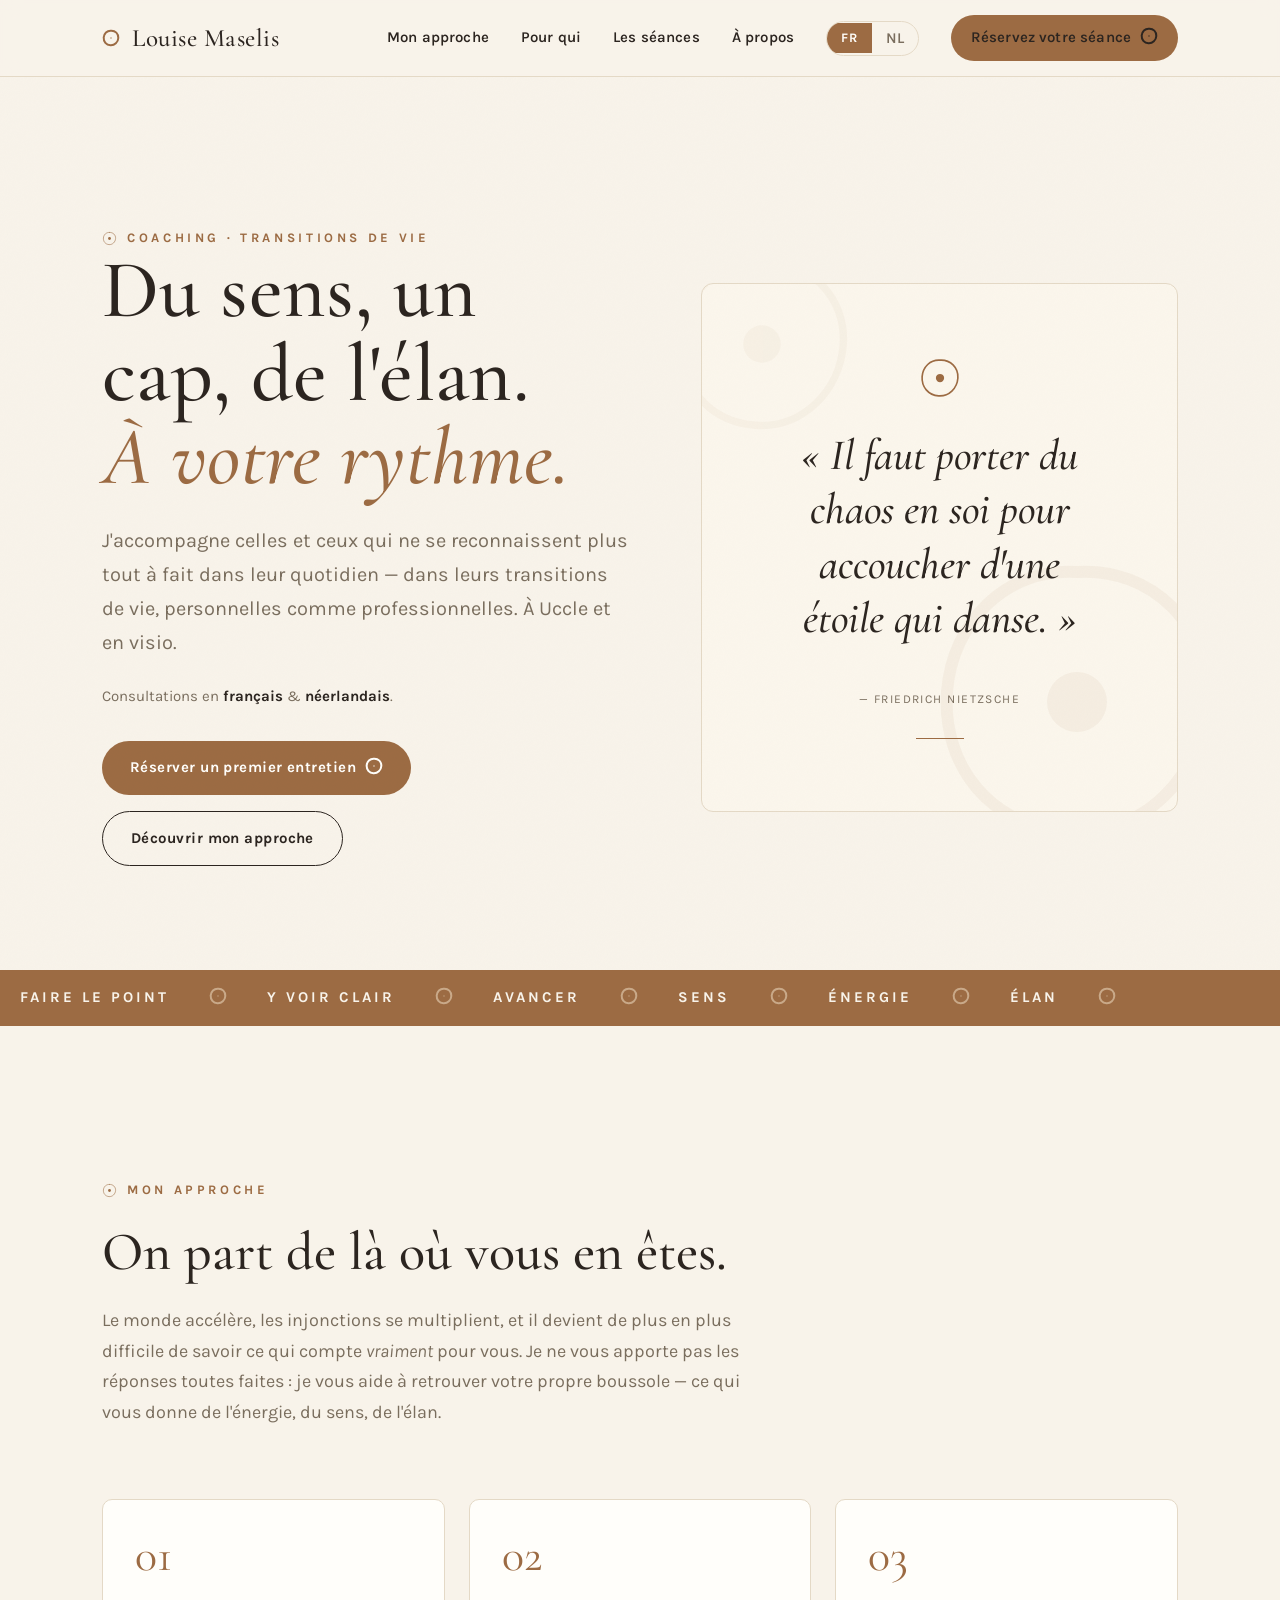
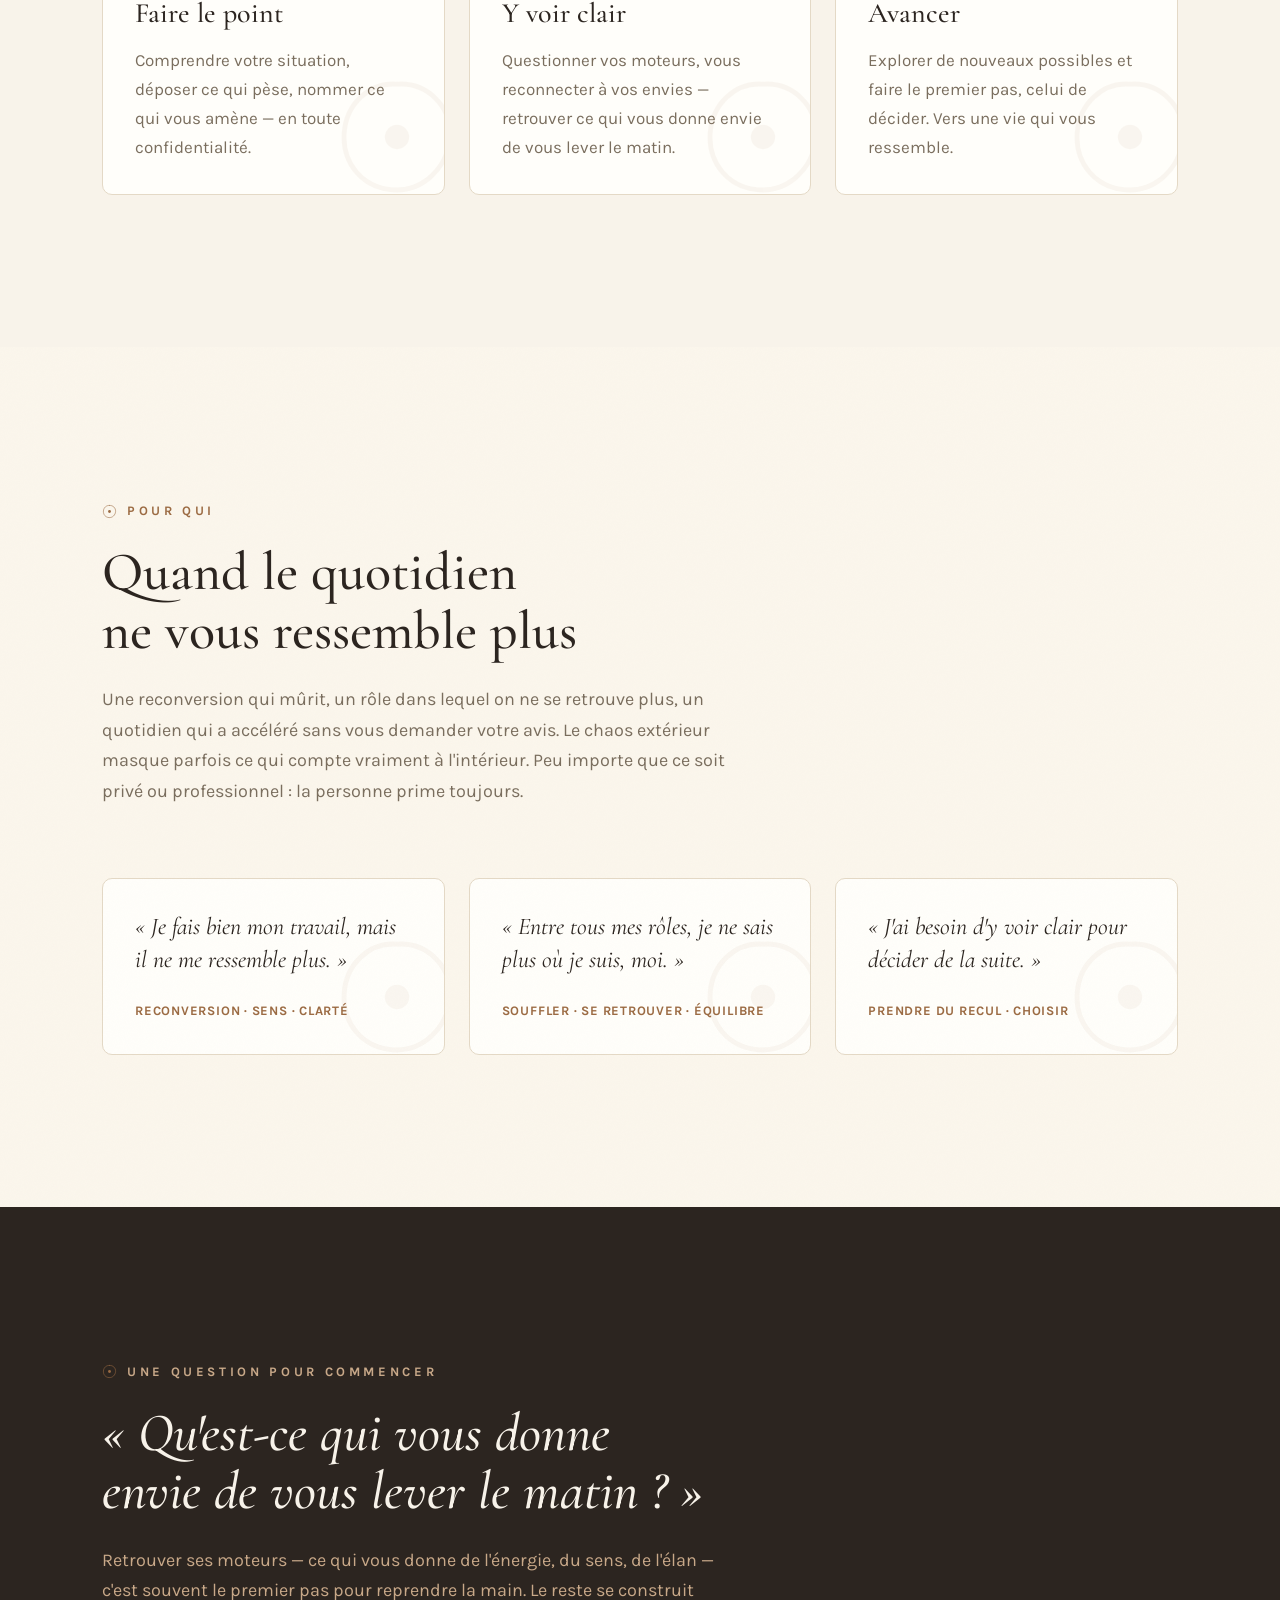
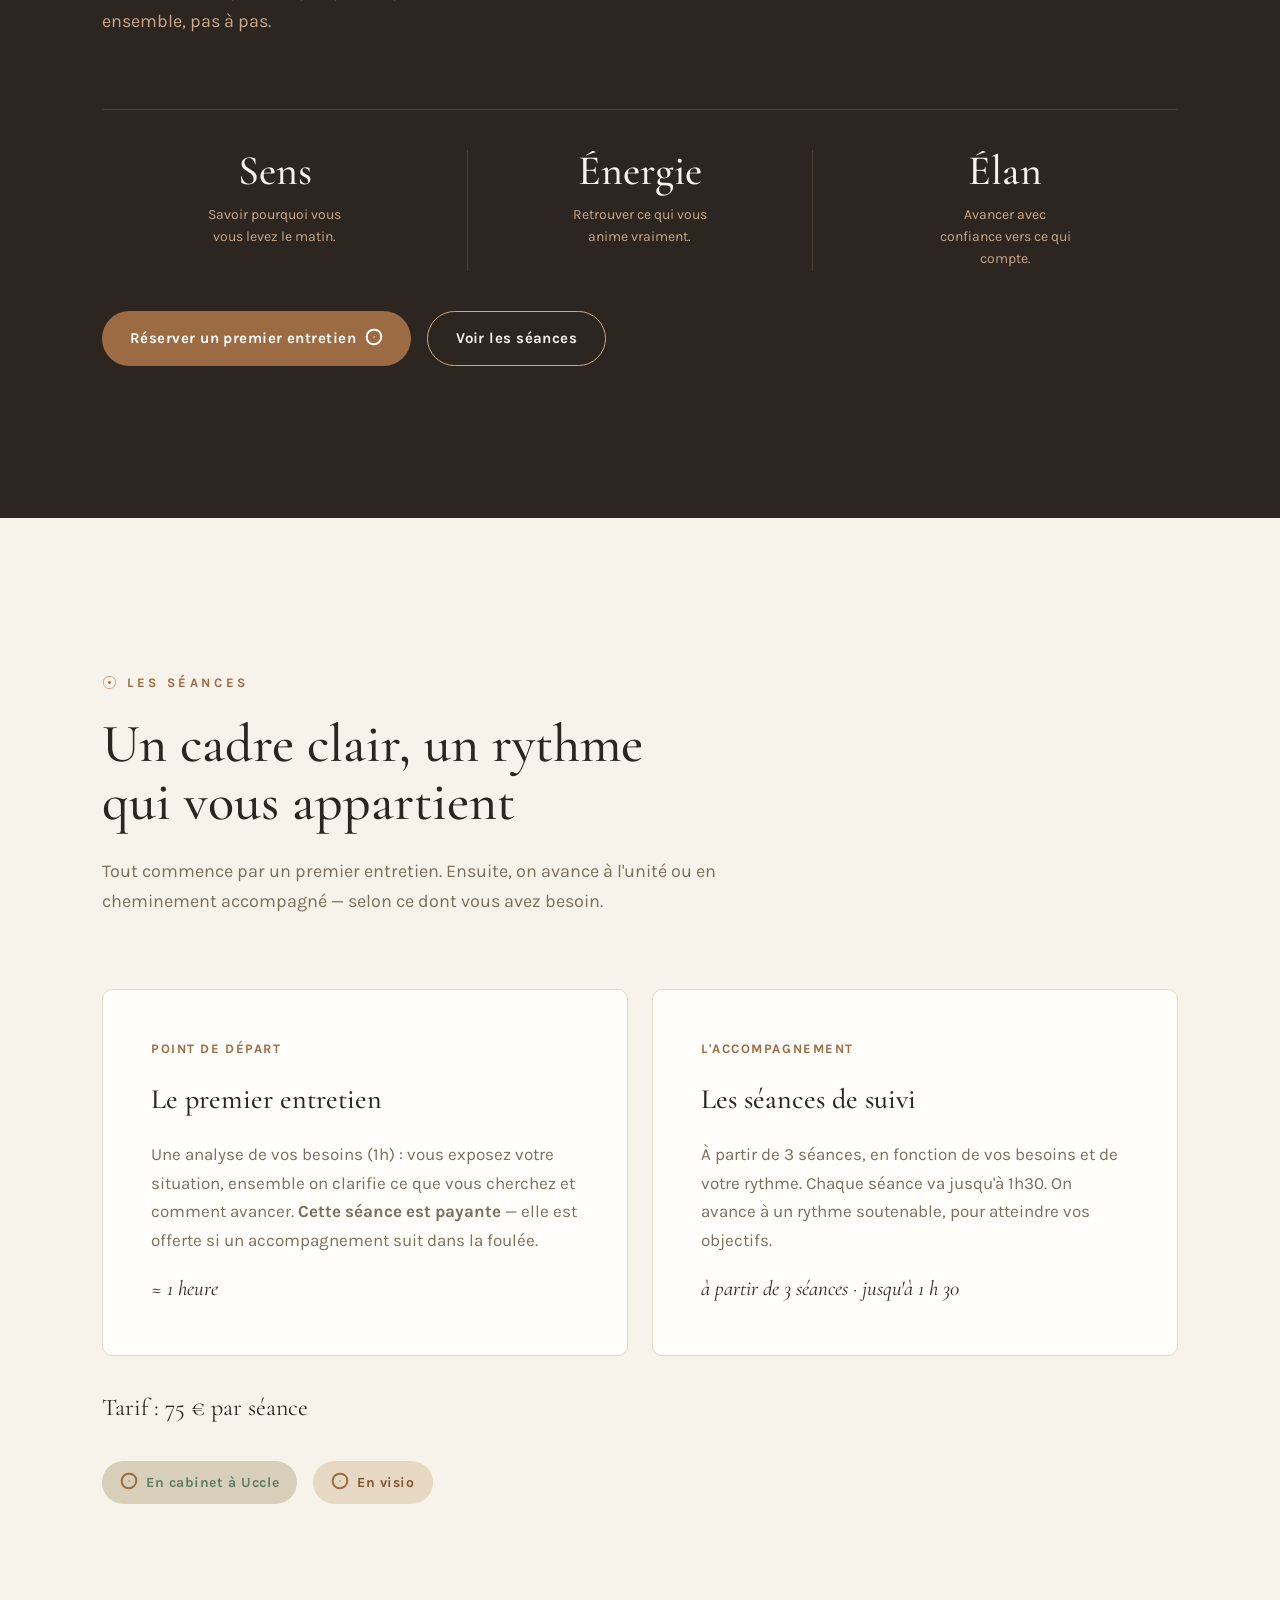
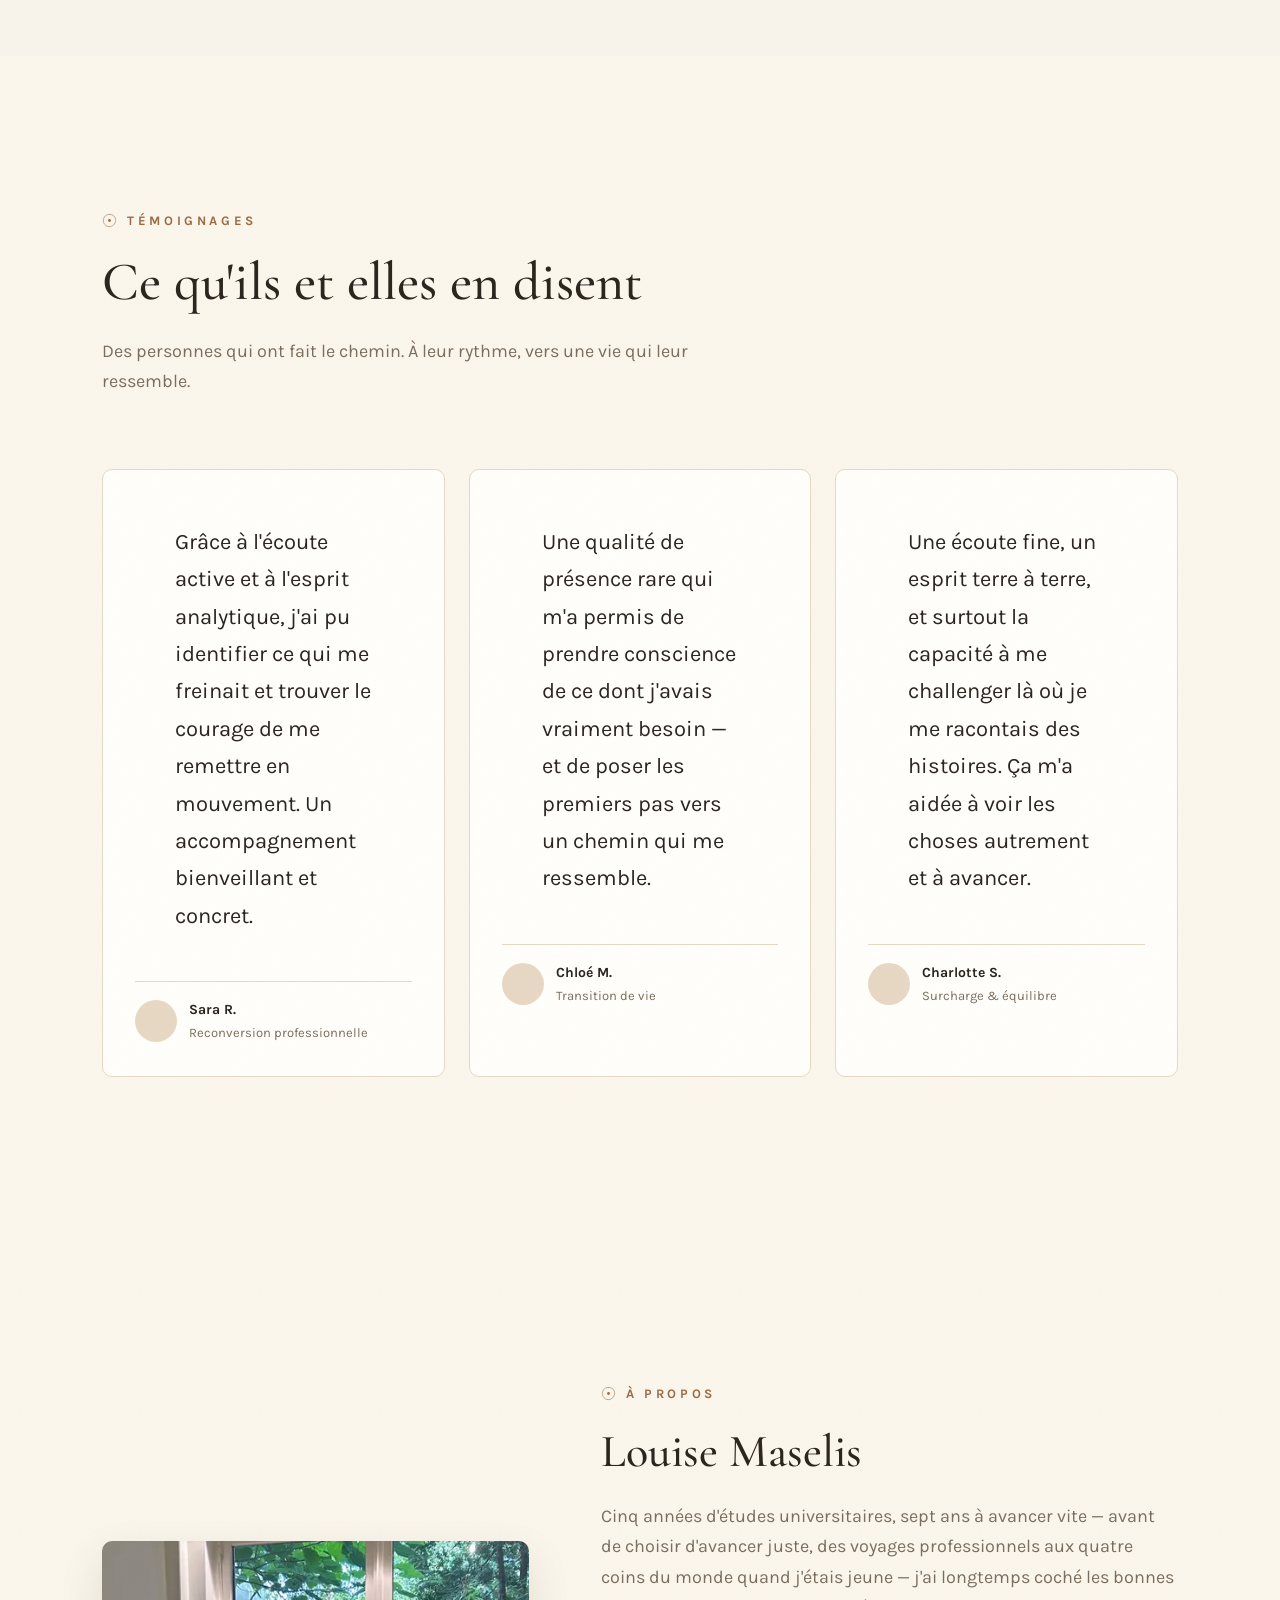
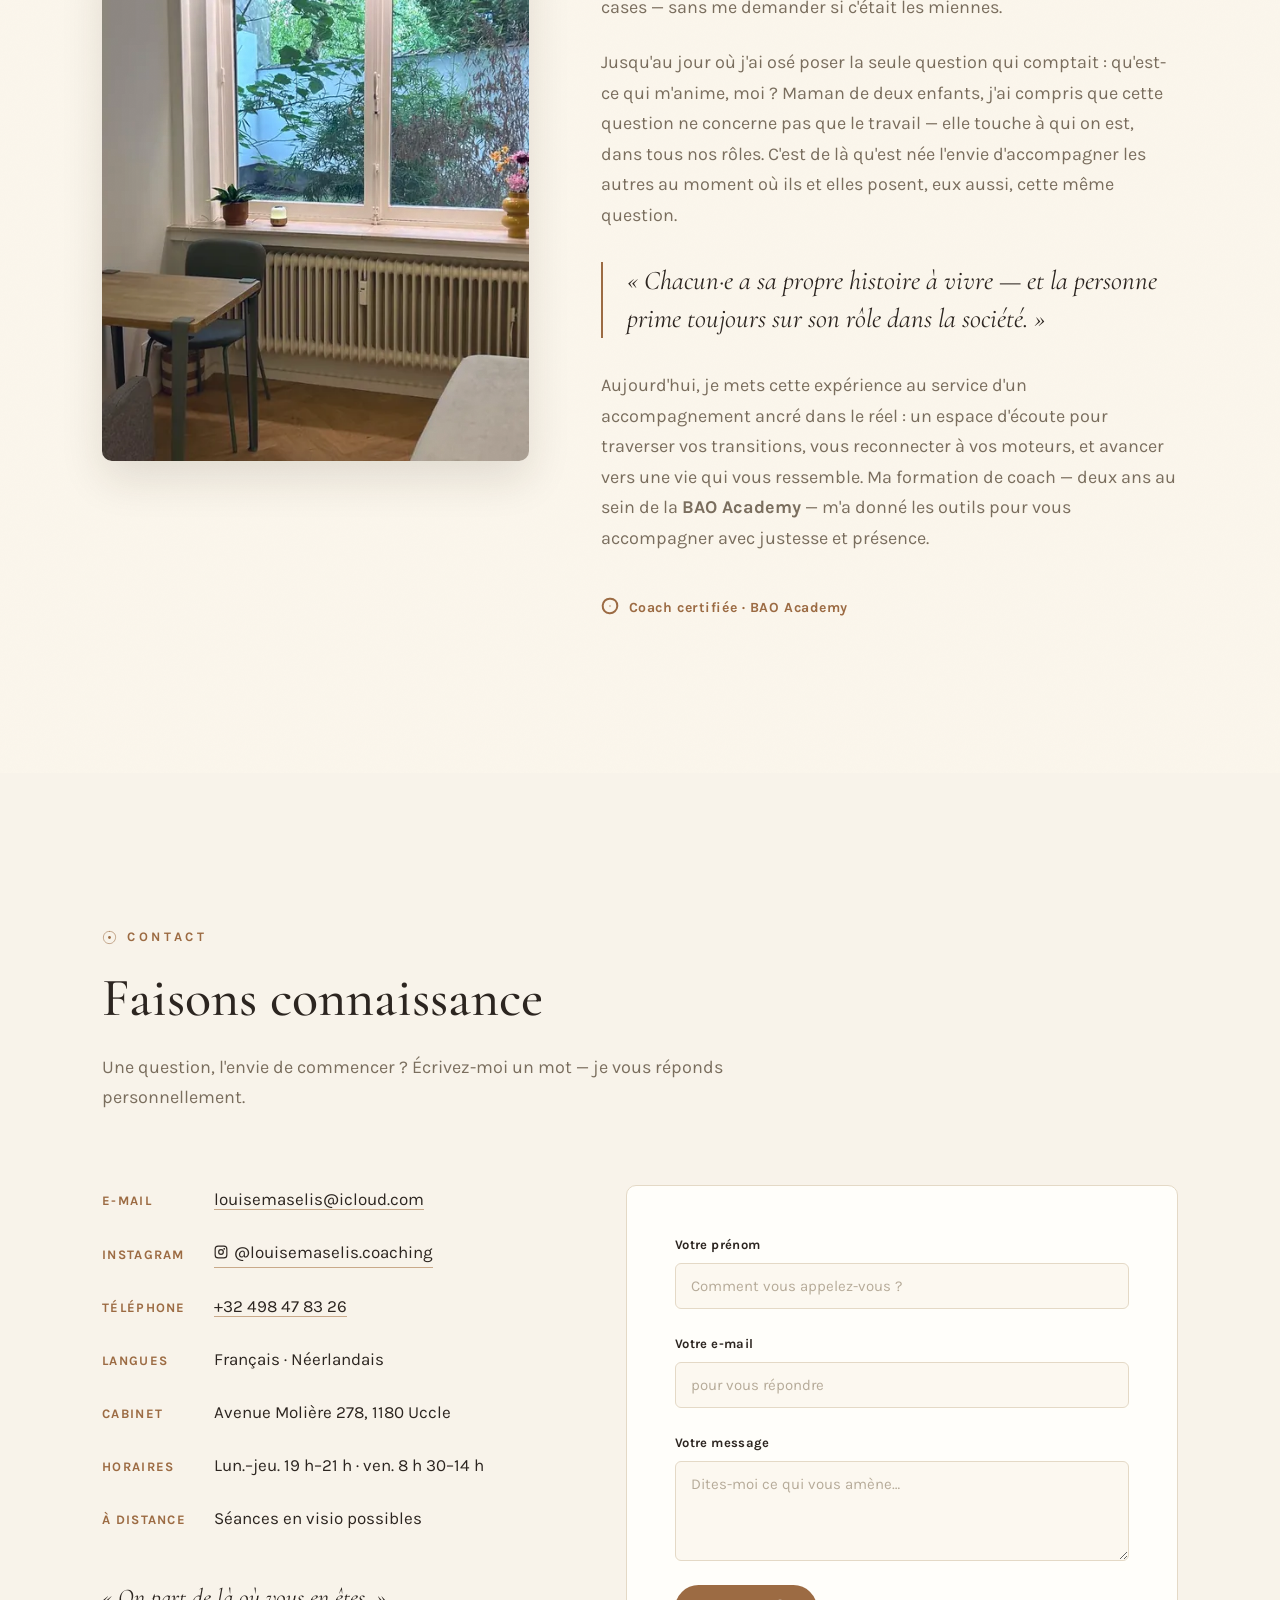
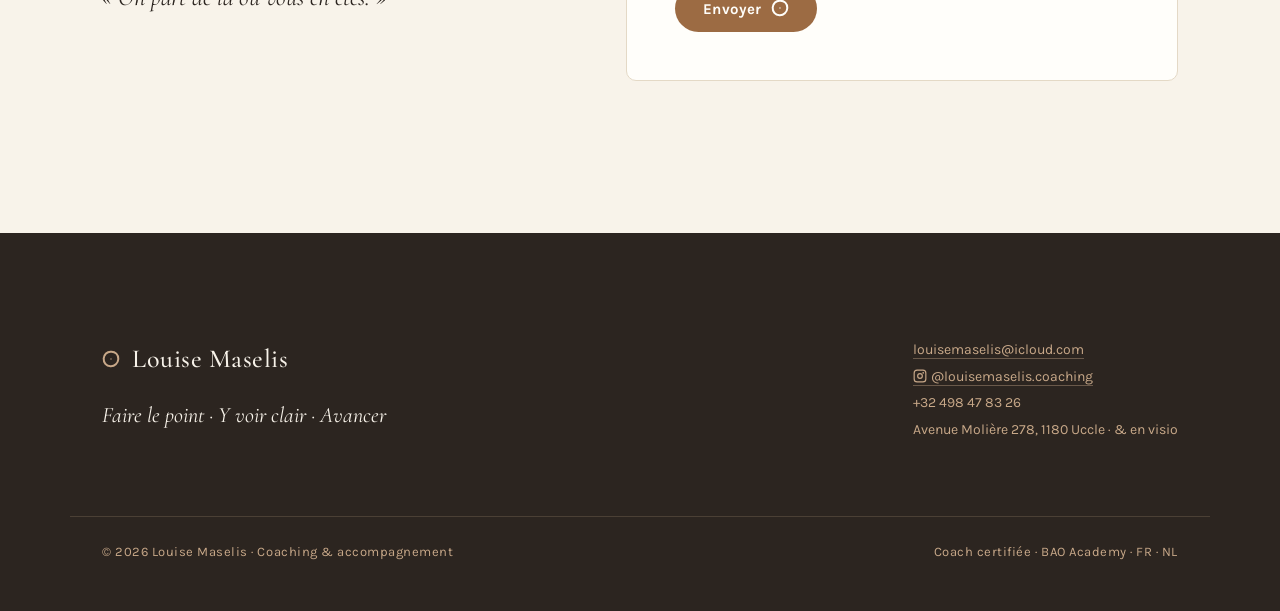
==== commit 3a7f51d1: "Tarif 75 € par séance (FR/NL), modifiable depuis /admin, et priceRange Co-Authored-By: Claude Opus 5" ====
--- a/index.html
+++ b/index.html
@@ -48,6 +48,7 @@
         {"@type":"OpeningHoursSpecification","dayOfWeek":"Friday","opens":"08:30","closes":"14:00"}
       ],
       "areaServed": ["Uccle","Forest","Ixelles","Bruxelles","Rhode-Saint-Genèse","Waterloo","Braine-l'Alleud"],
+      "priceRange": "75 €",
       "availableLanguage": ["fr","nl"],
       "knowsLanguage": ["fr","nl"],
       "sameAs": ["https://instagram.com/louisemaselis.coaching","https://maps.google.com/?cid=11953524549869612857"],
@@ -254,6 +255,7 @@
         <div class="dur" data-field="seance2_dur">à partir de 3 séances · jusqu'à 1 h 30</div>
       </div>
     </div>
+    <p class="tarif" data-field="seances_tarif" style="font-family:var(--serif); font-size:24px; color:var(--ink); margin:var(--s-4) 0 0;">Tarif : 75 € par séance</p>
     <div class="modes">
       <span class="chip" style="background:color-mix(in srgb, var(--sage) 15%, var(--argile-2));color:var(--sage-d);"><span class="sun"><svg width="18" height="18" viewBox="0 0 64 64" style="display:inline-block;vertical-align:-3px;flex-shrink:0" aria-hidden="true"><path d="M32 6 C47 5 59 17 58 32 C57 47 45 59 30 58 C15 57 5 45 6 30 C7 16 18 5 32 6" fill="none" stroke="currentColor" stroke-width="2" vector-effect="non-scaling-stroke" stroke-linecap="round"/><circle cx="32" cy="32" r="2.25" fill="currentColor"/></svg></span> En cabinet à Uccle</span>
       <span class="chip"><span class="sun"><svg width="18" height="18" viewBox="0 0 64 64" style="display:inline-block;vertical-align:-3px;flex-shrink:0" aria-hidden="true"><path d="M32 6 C47 5 59 17 58 32 C57 47 45 59 30 58 C15 57 5 45 6 30 C7 16 18 5 32 6" fill="none" stroke="currentColor" stroke-width="2" vector-effect="non-scaling-stroke" stroke-linecap="round"/><circle cx="32" cy="32" r="2.25" fill="currentColor"/></svg></span> En visio</span>
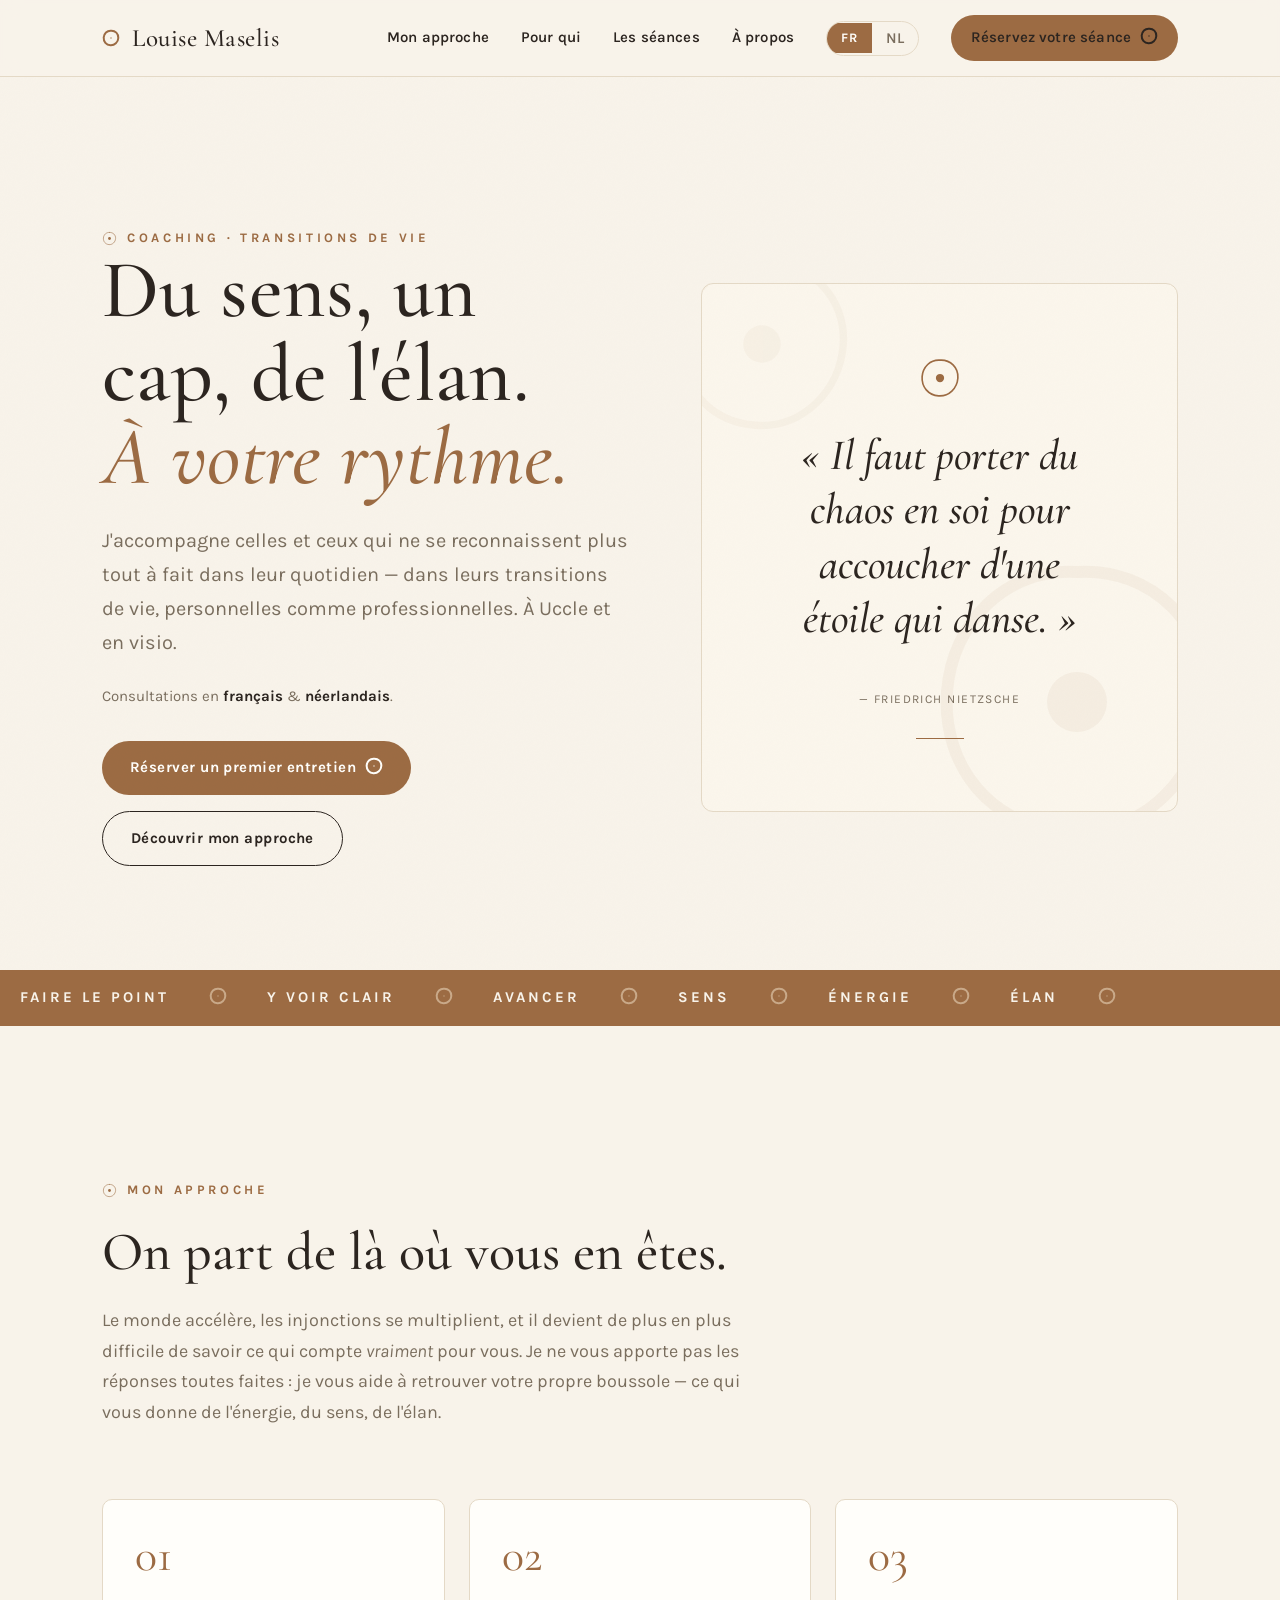
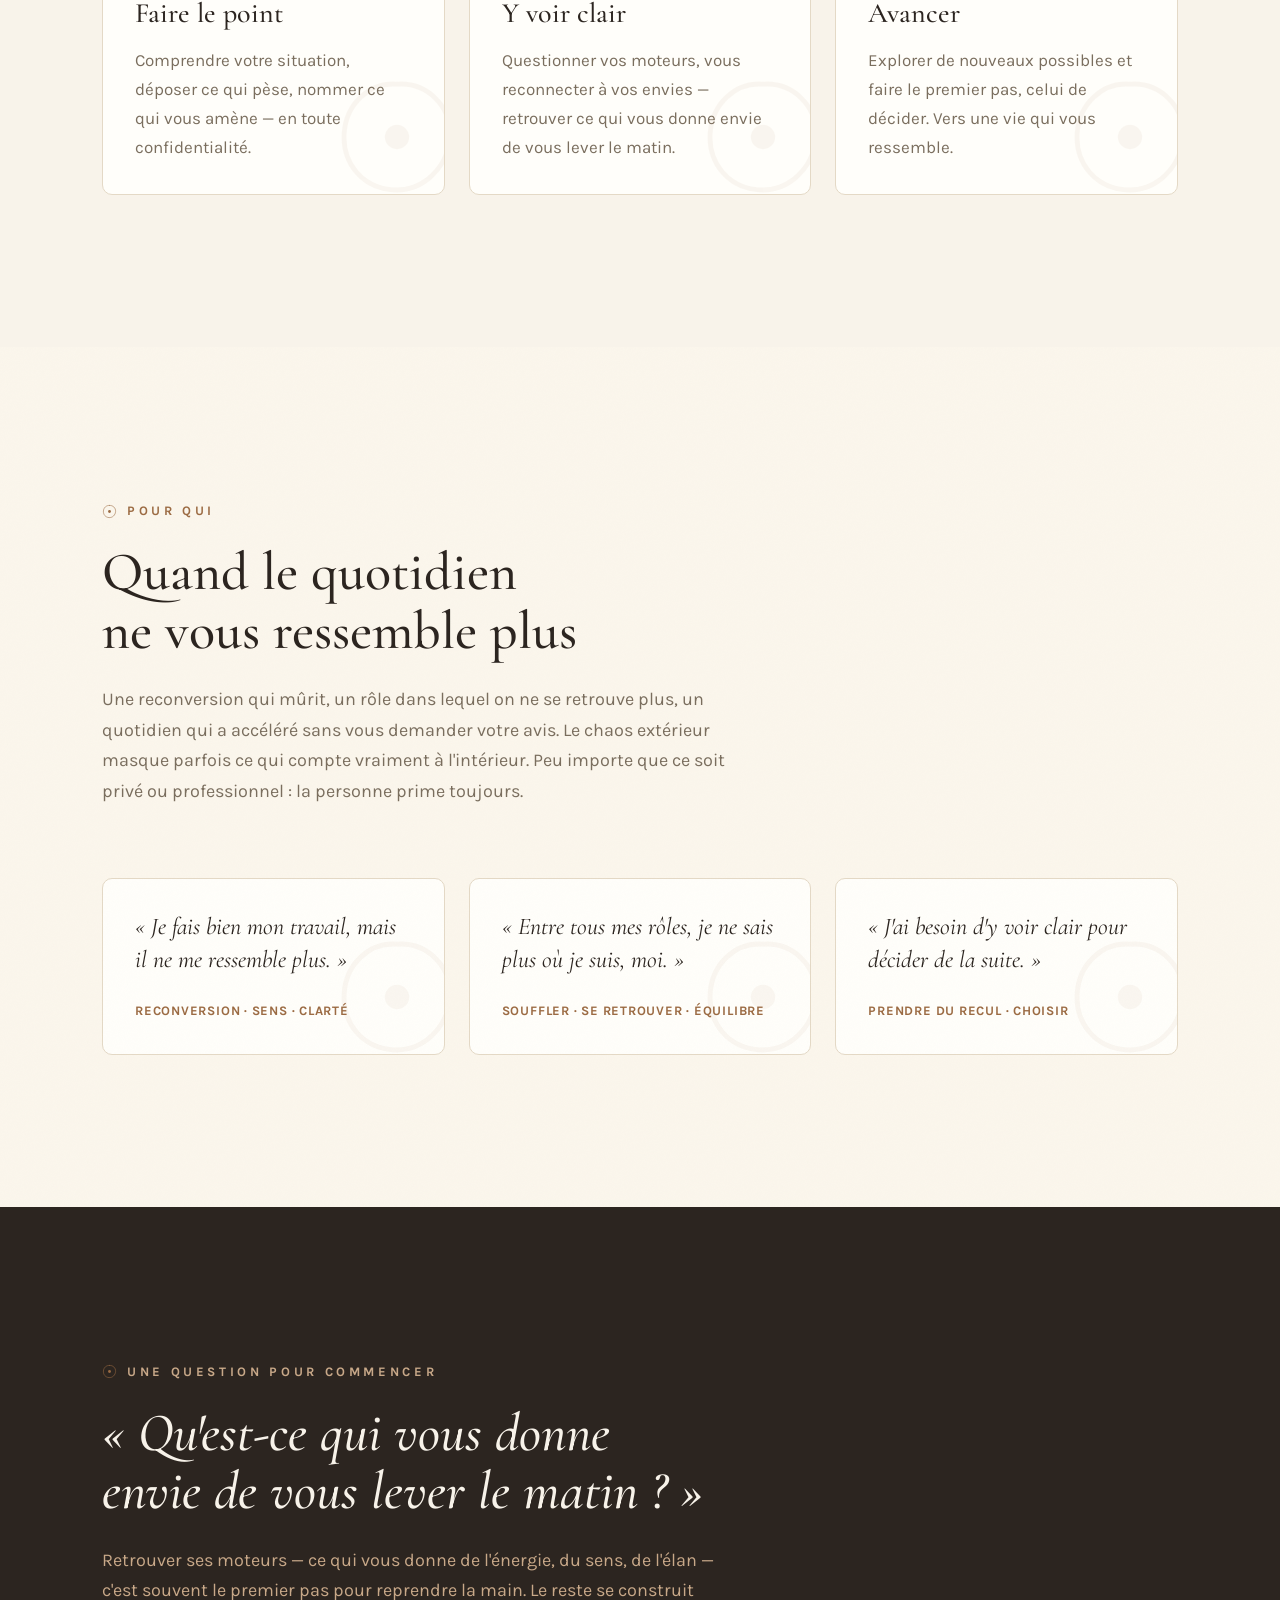
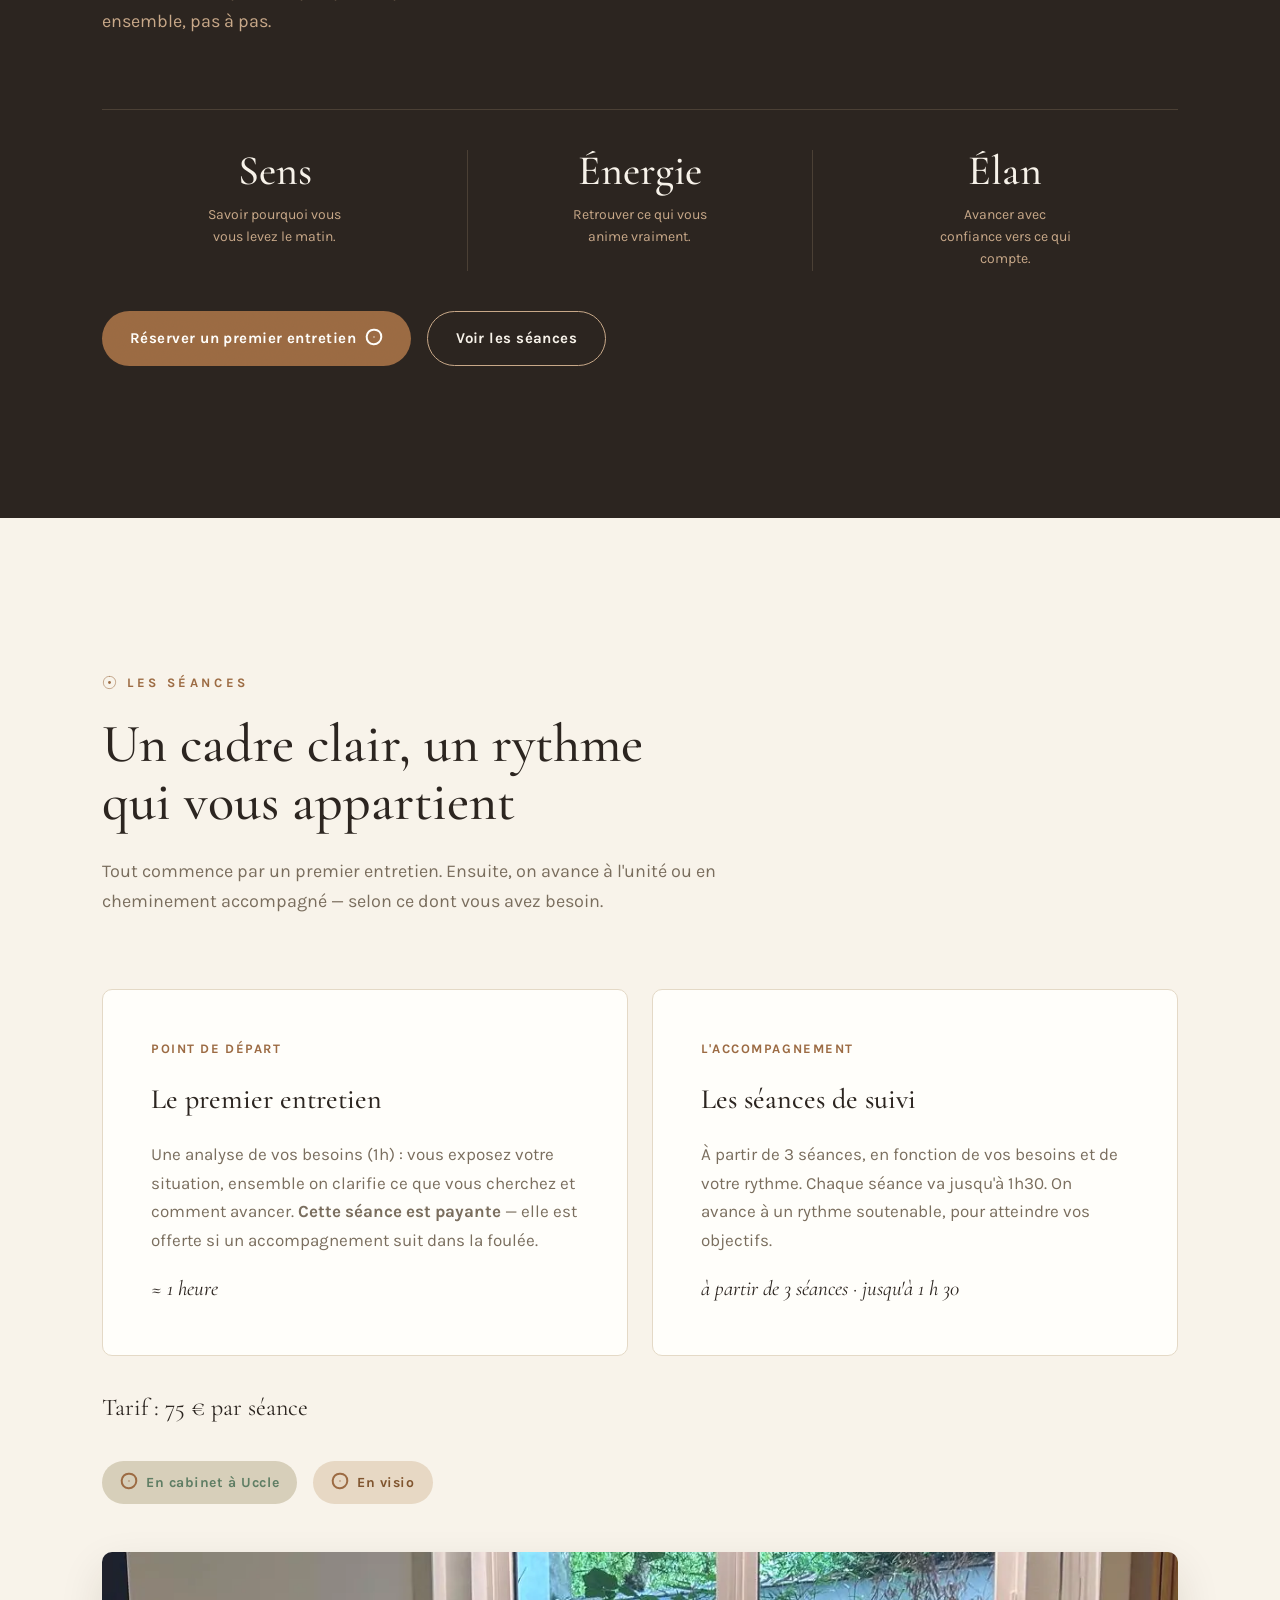
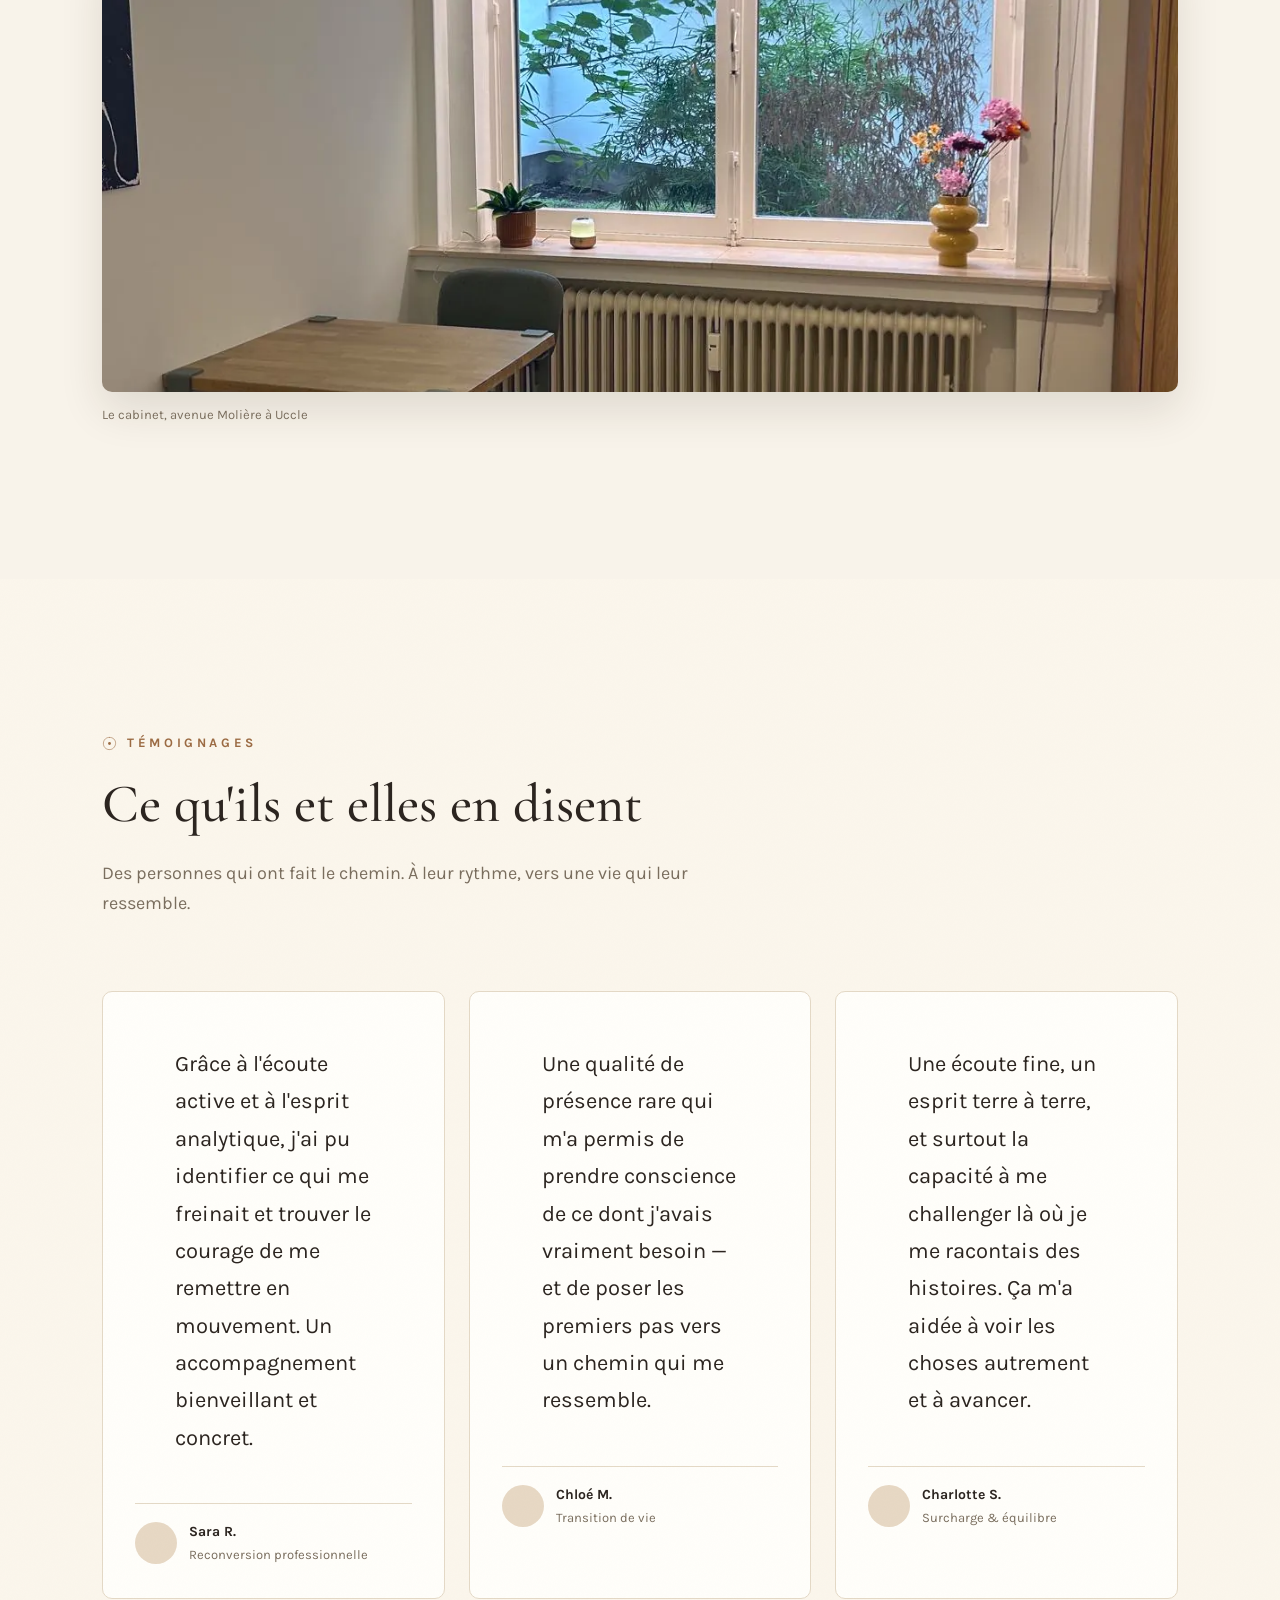
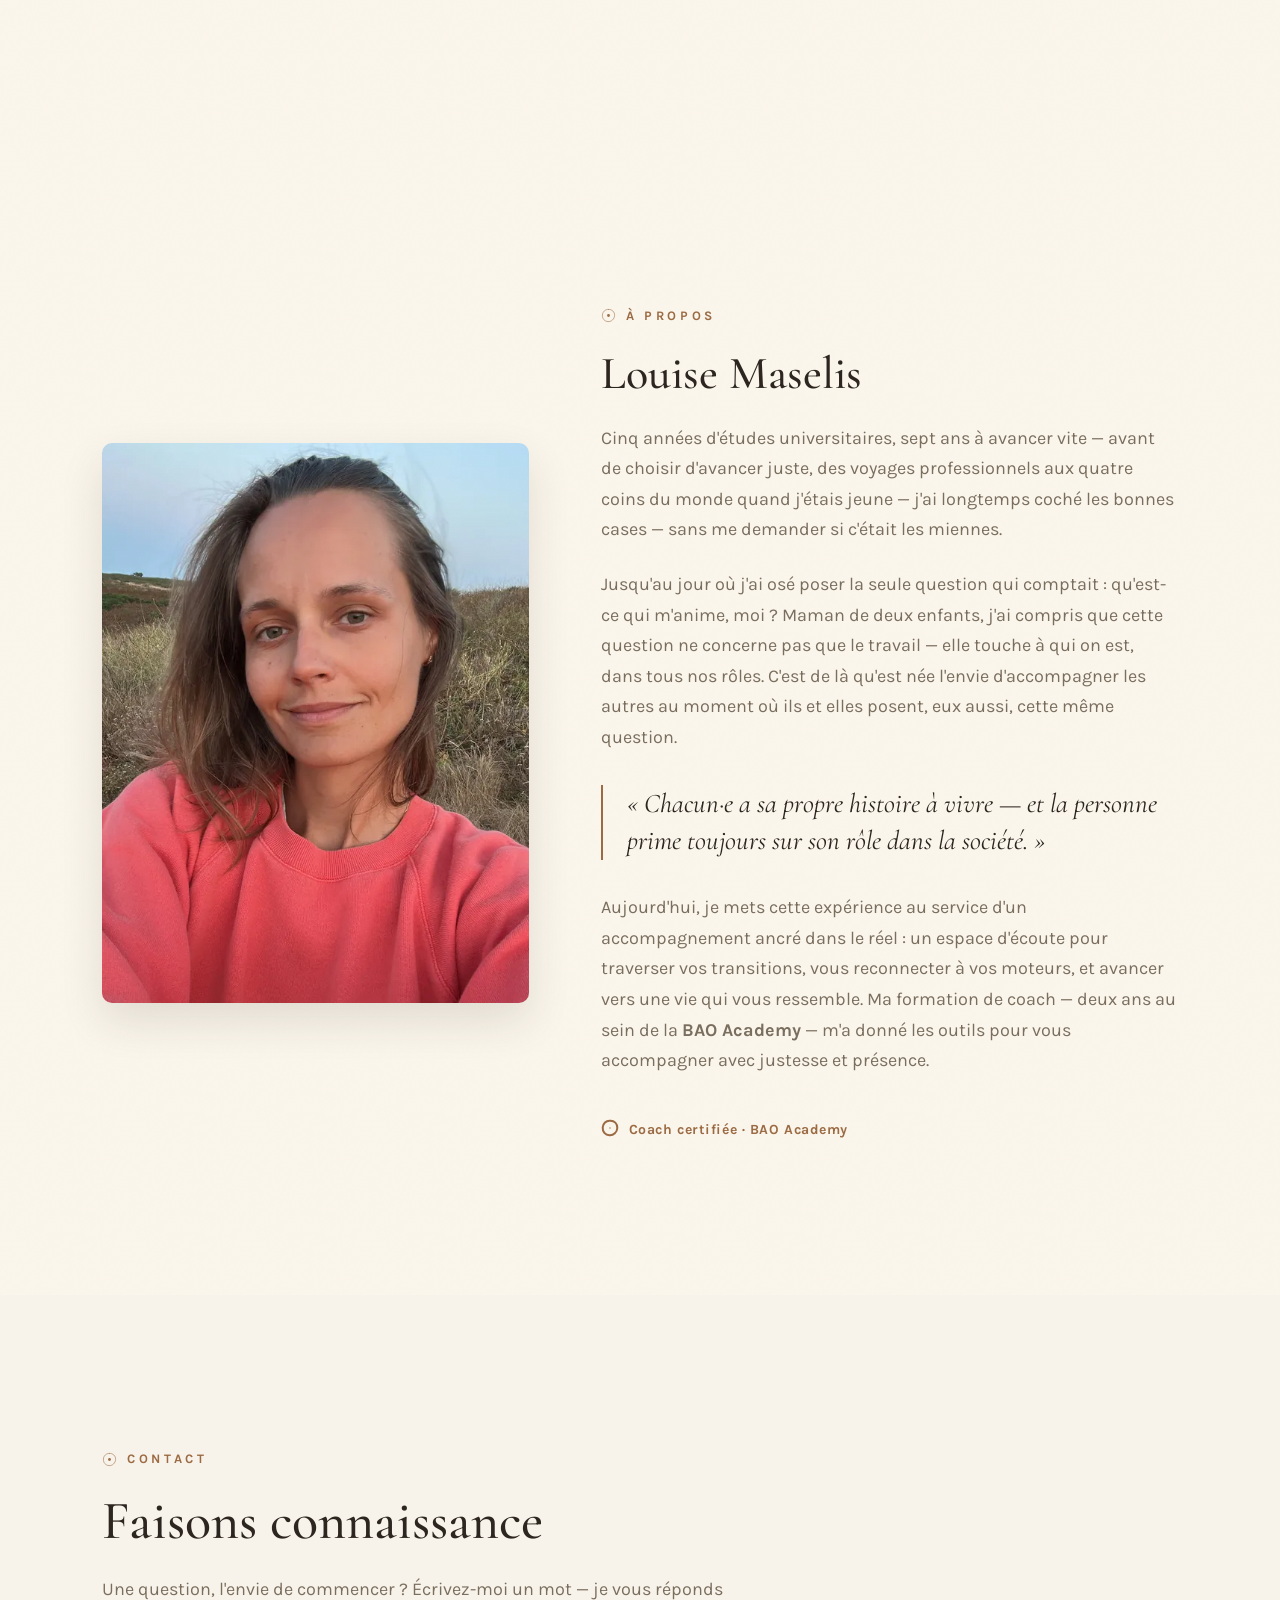
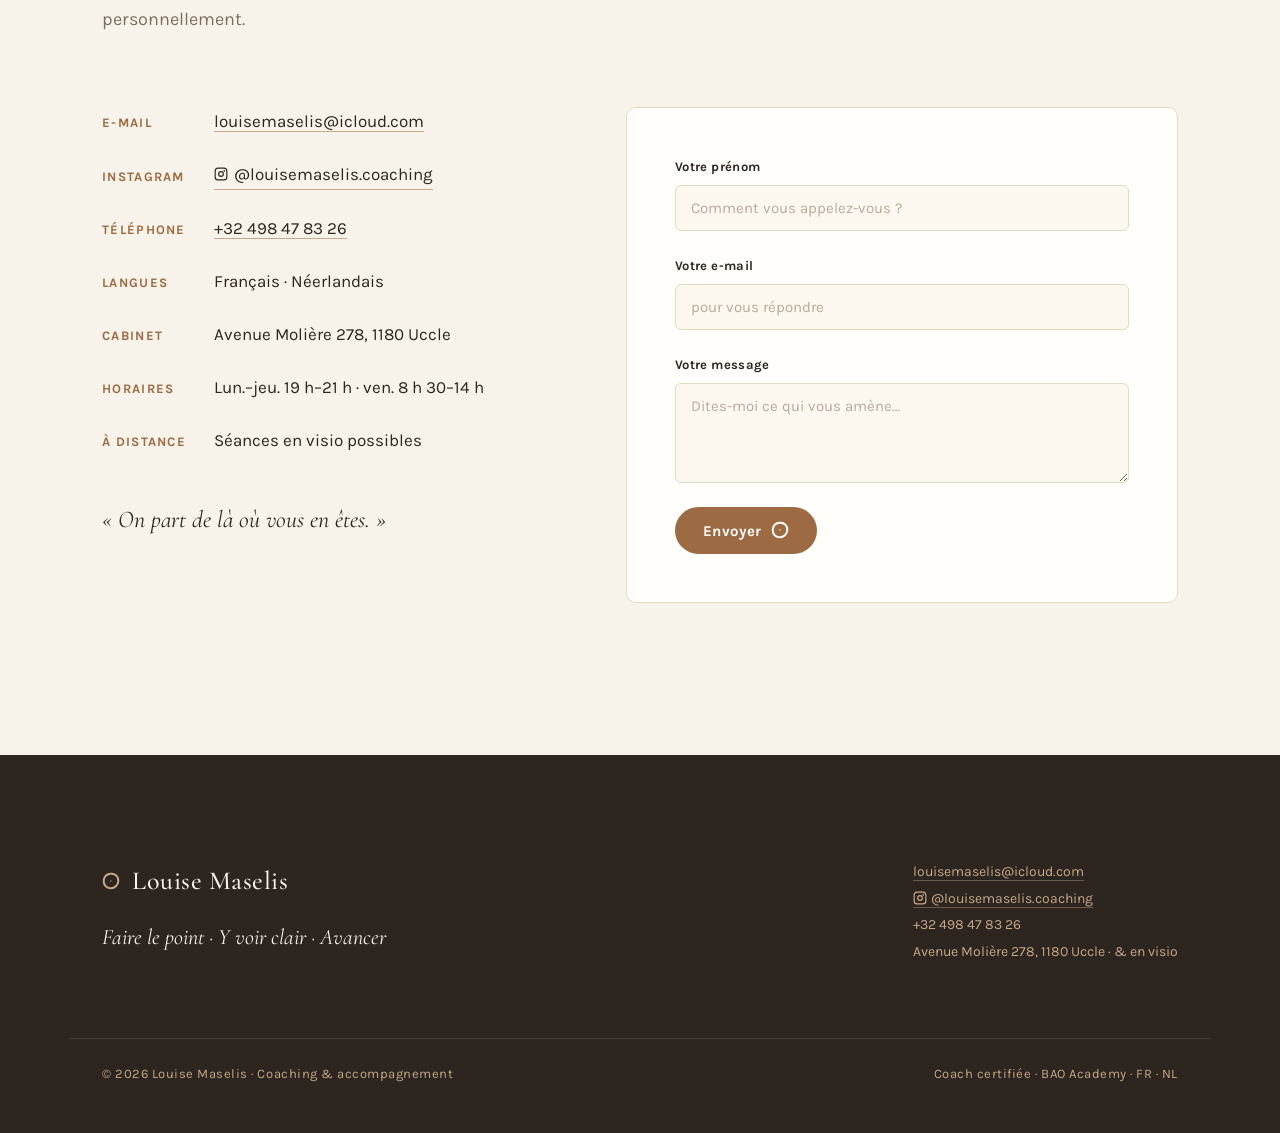
==== commit 586f7181: "Portrait de Louise dans À propos, photo du cabinet sous Les séances Co-Authored-By: Claude Opus 5.5 " ====
--- a/index.html
+++ b/index.html
@@ -57,6 +57,7 @@
     {
       "@type": "Person",
       "@id": "https://louisemaseliscoaching.be/#louise",
+      "image": "https://louisemaseliscoaching.be/louise.webp",
       "url": "https://louisemaseliscoaching.be/#apropos",
       "worksFor": {"@id":"https://louisemaseliscoaching.be/#cabinet"},
       "name": "Louise Maselis",
@@ -260,6 +261,10 @@
       <span class="chip" style="background:color-mix(in srgb, var(--sage) 15%, var(--argile-2));color:var(--sage-d);"><span class="sun"><svg width="18" height="18" viewBox="0 0 64 64" style="display:inline-block;vertical-align:-3px;flex-shrink:0" aria-hidden="true"><path d="M32 6 C47 5 59 17 58 32 C57 47 45 59 30 58 C15 57 5 45 6 30 C7 16 18 5 32 6" fill="none" stroke="currentColor" stroke-width="2" vector-effect="non-scaling-stroke" stroke-linecap="round"/><circle cx="32" cy="32" r="2.25" fill="currentColor"/></svg></span> En cabinet à Uccle</span>
       <span class="chip"><span class="sun"><svg width="18" height="18" viewBox="0 0 64 64" style="display:inline-block;vertical-align:-3px;flex-shrink:0" aria-hidden="true"><path d="M32 6 C47 5 59 17 58 32 C57 47 45 59 30 58 C15 57 5 45 6 30 C7 16 18 5 32 6" fill="none" stroke="currentColor" stroke-width="2" vector-effect="non-scaling-stroke" stroke-linecap="round"/><circle cx="32" cy="32" r="2.25" fill="currentColor"/></svg></span> En visio</span>
     </div>
+    <figure style="margin:var(--s-5) 0 0;">
+      <img src="/cabinet.webp" srcset="/cabinet-800.webp 800w, /cabinet.webp 1200w" sizes="(max-width: 1240px) 100vw, 1180px" width="1200" height="900" alt="Le cabinet de Louise Maselis, avenue Molière à Uccle" loading="lazy" decoding="async" style="width:100%; height:clamp(260px, 38vw, 440px); object-fit:cover; object-position:center 40%; border-radius:10px; box-shadow:0 18px 44px rgba(40,30,20,0.12); display:block;" />
+      <figcaption style="margin-top:12px; font-size:13px; color:var(--ink-soft);">Le cabinet, avenue Molière à Uccle</figcaption>
+    </figure>
   </div>
 </section>
 
@@ -315,7 +320,7 @@
   <div class="wrap about">
     <div class="about__grid">
       <div class="about__media">
-        <img src="/cabinet.webp" srcset="/cabinet-800.webp 800w, /cabinet.webp 1200w" sizes="(max-width: 860px) 100vw, 45vw" width="1200" height="900" alt="Le cabinet de Louise Maselis, avenue Molière à Uccle" loading="lazy" decoding="async" style="width:100%; height:520px; object-fit:cover; border-radius:10px; box-shadow:0 18px 44px rgba(40,30,20,0.12); display:block;" />
+        <img src="/louise.webp" srcset="/louise-600.webp 600w, /louise.webp 900w" sizes="(max-width: 860px) 100vw, 45vw" width="900" height="1125" alt="Louise Maselis, coach de vie à Uccle" loading="lazy" decoding="async" style="width:100%; height:560px; object-fit:cover; object-position:center 25%; border-radius:10px; box-shadow:0 18px 44px rgba(40,30,20,0.12); display:block;" />
       </div>
       <div>
         <div class="eyebrow" data-field="apropos_sep">À propos</div>
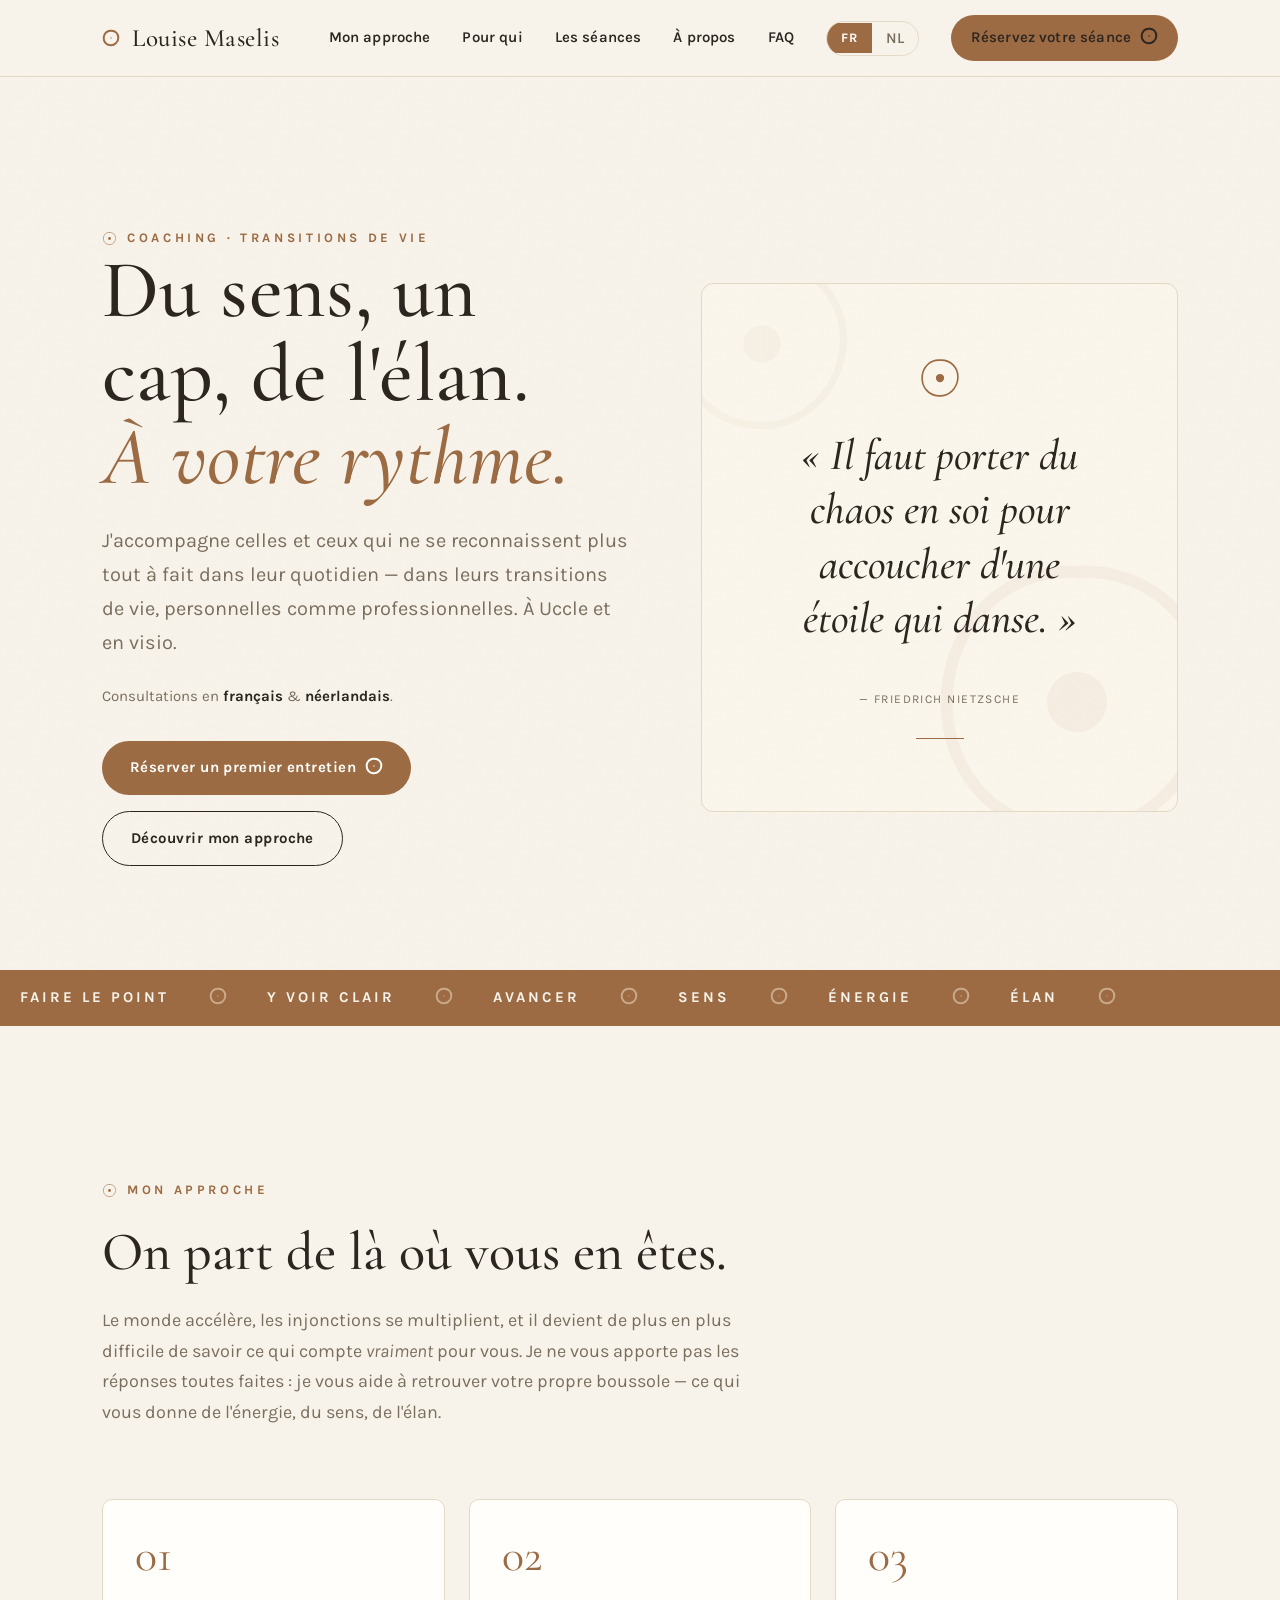
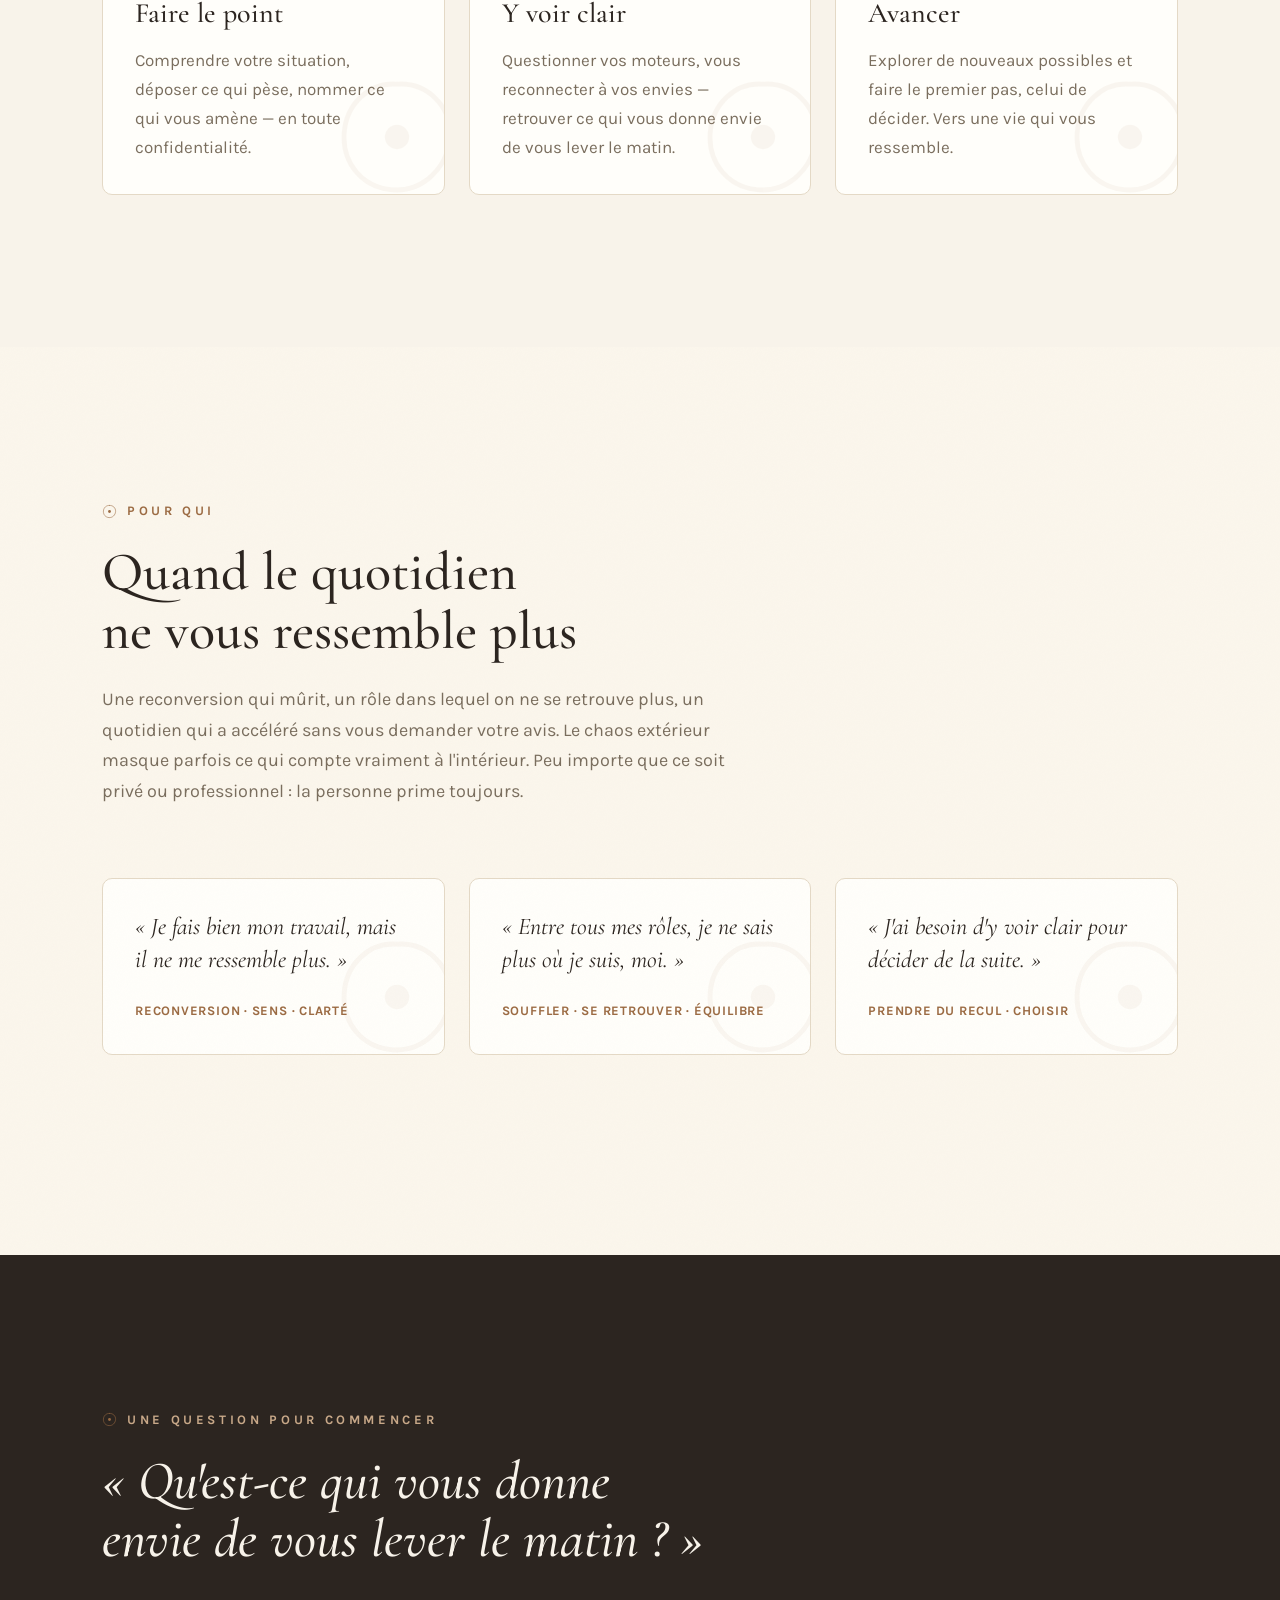
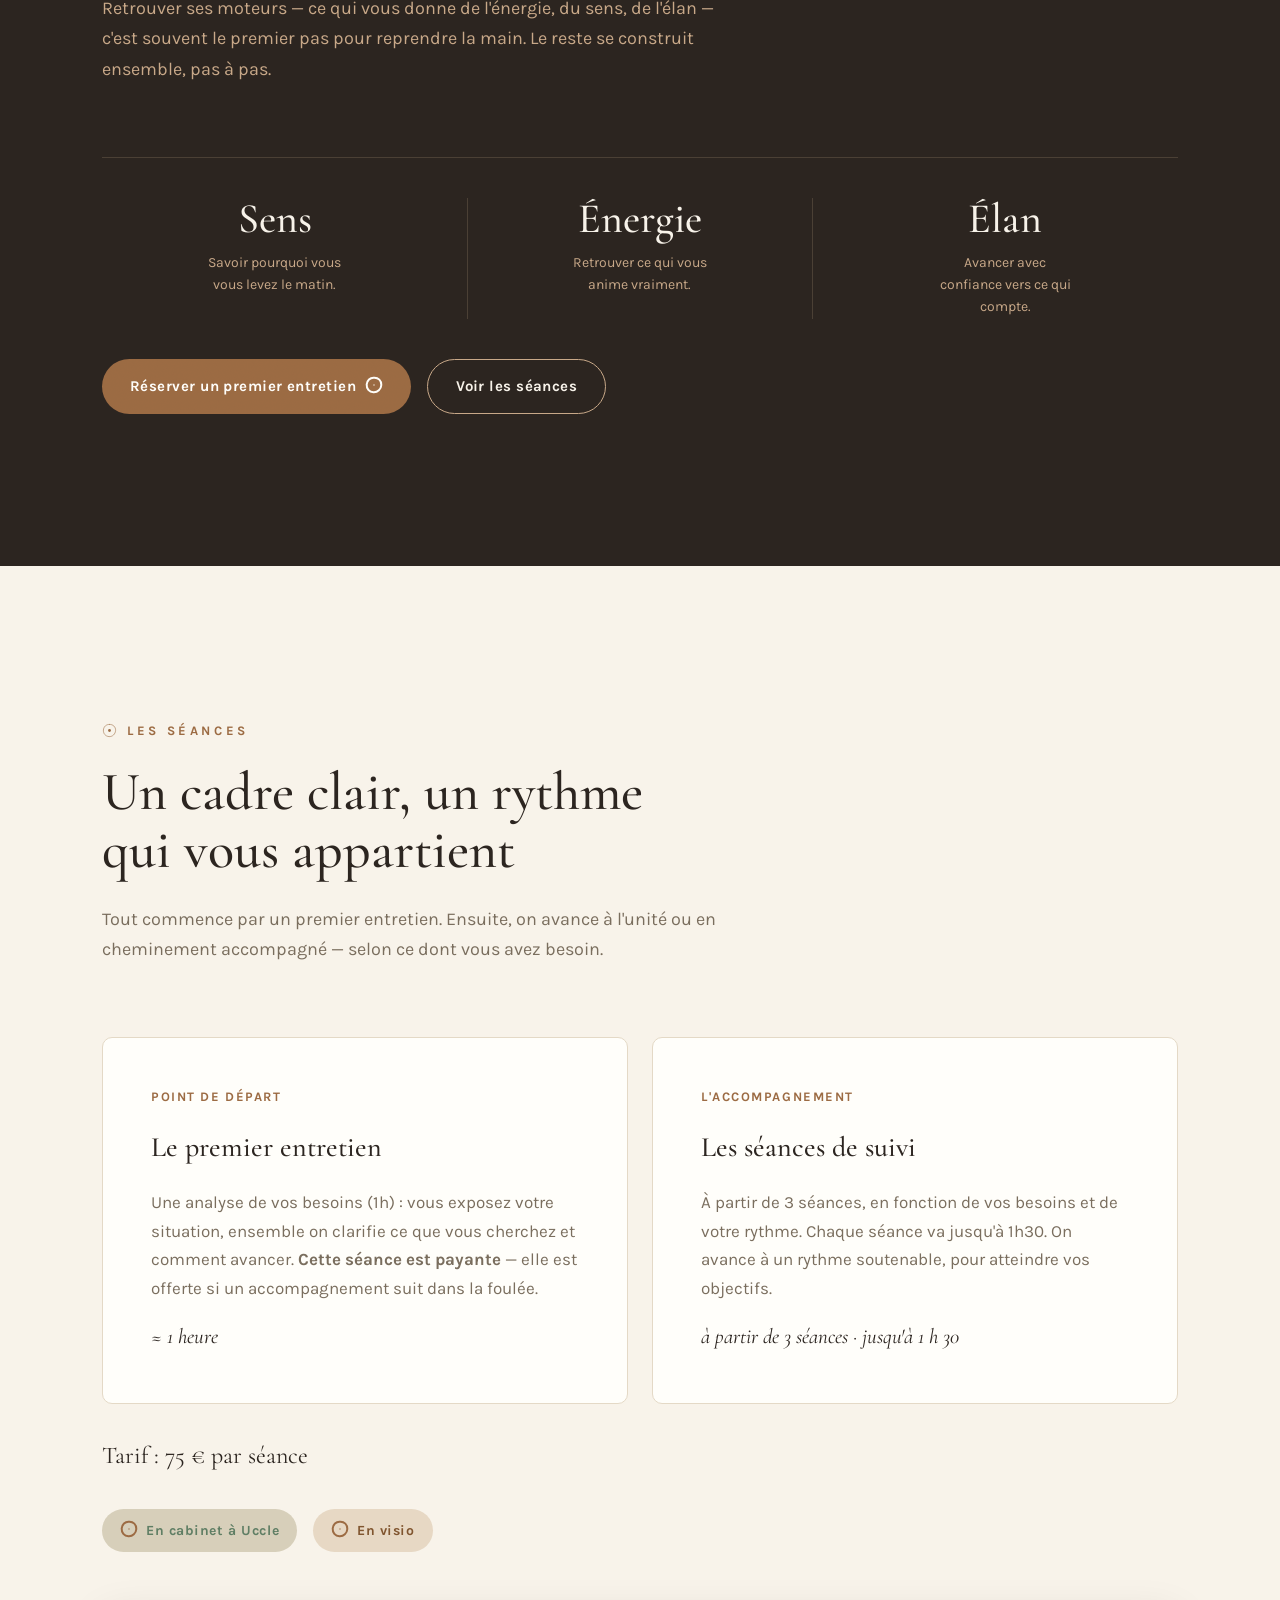
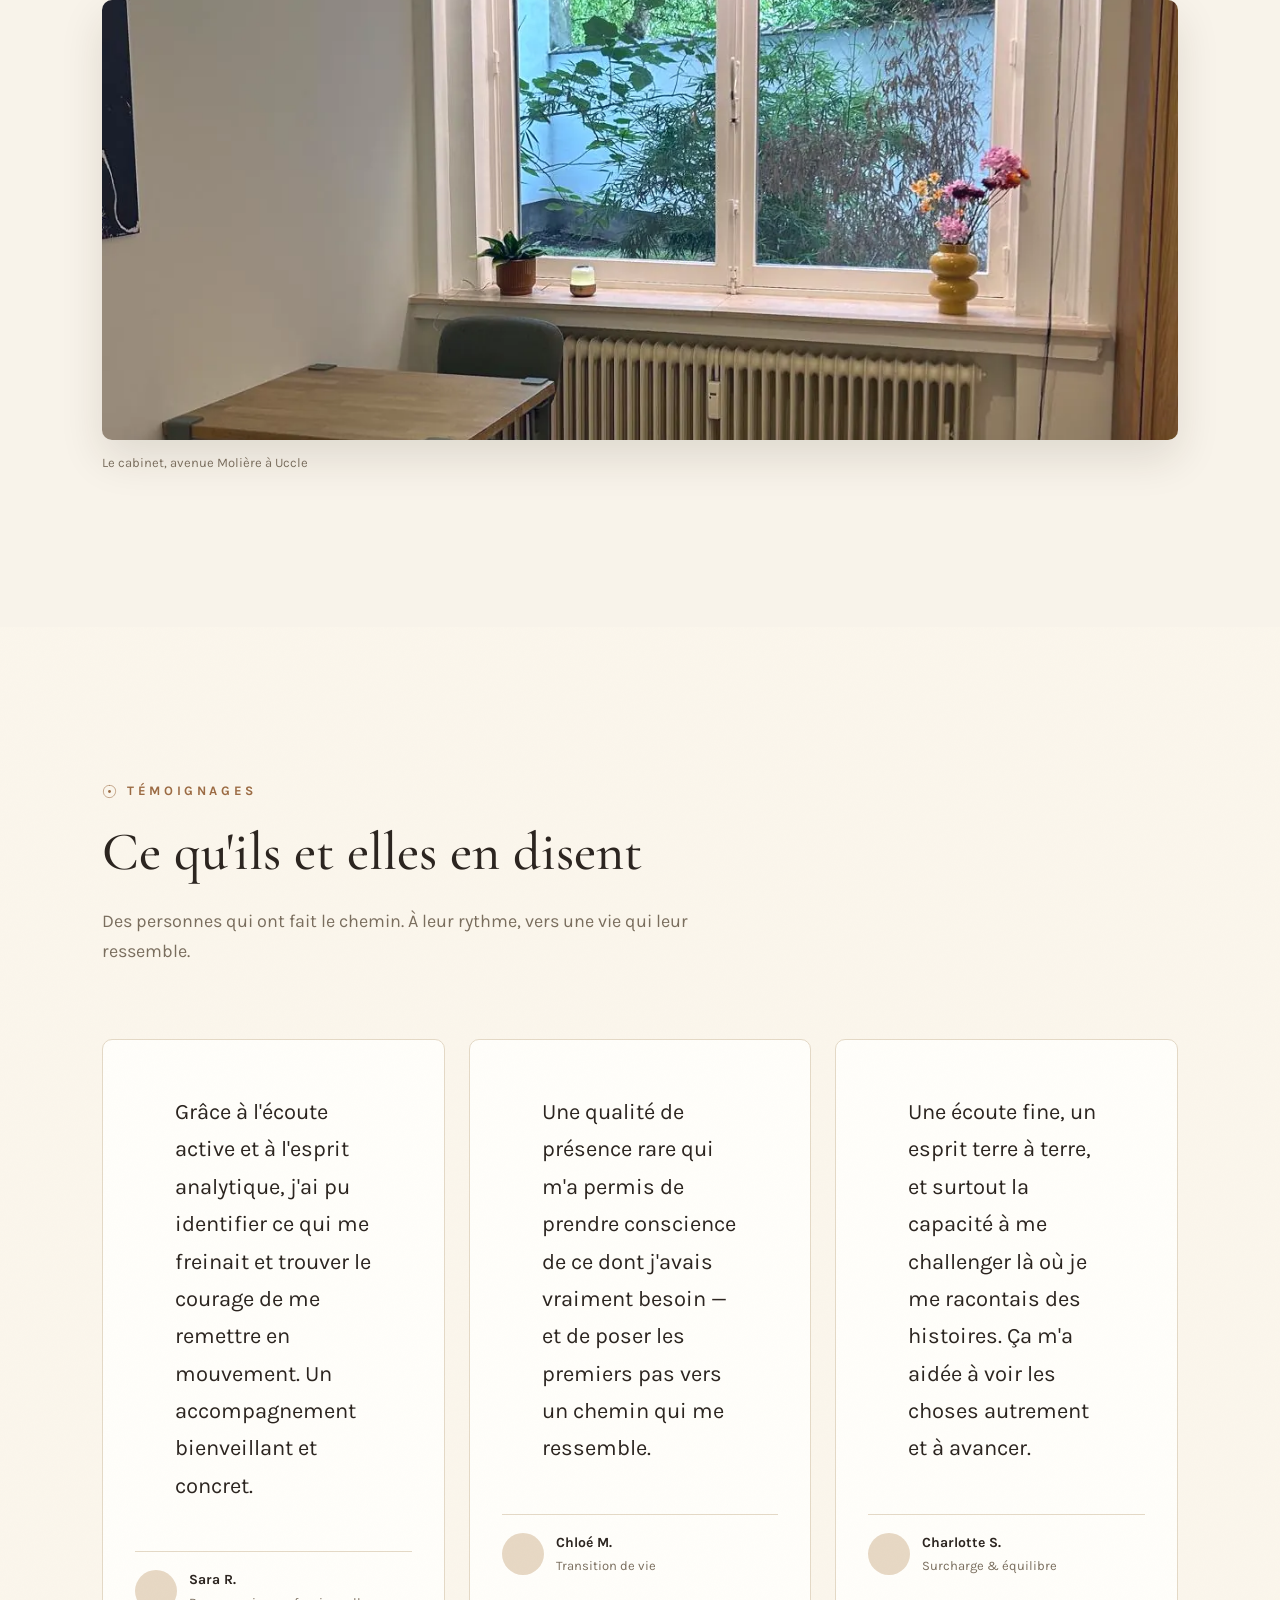
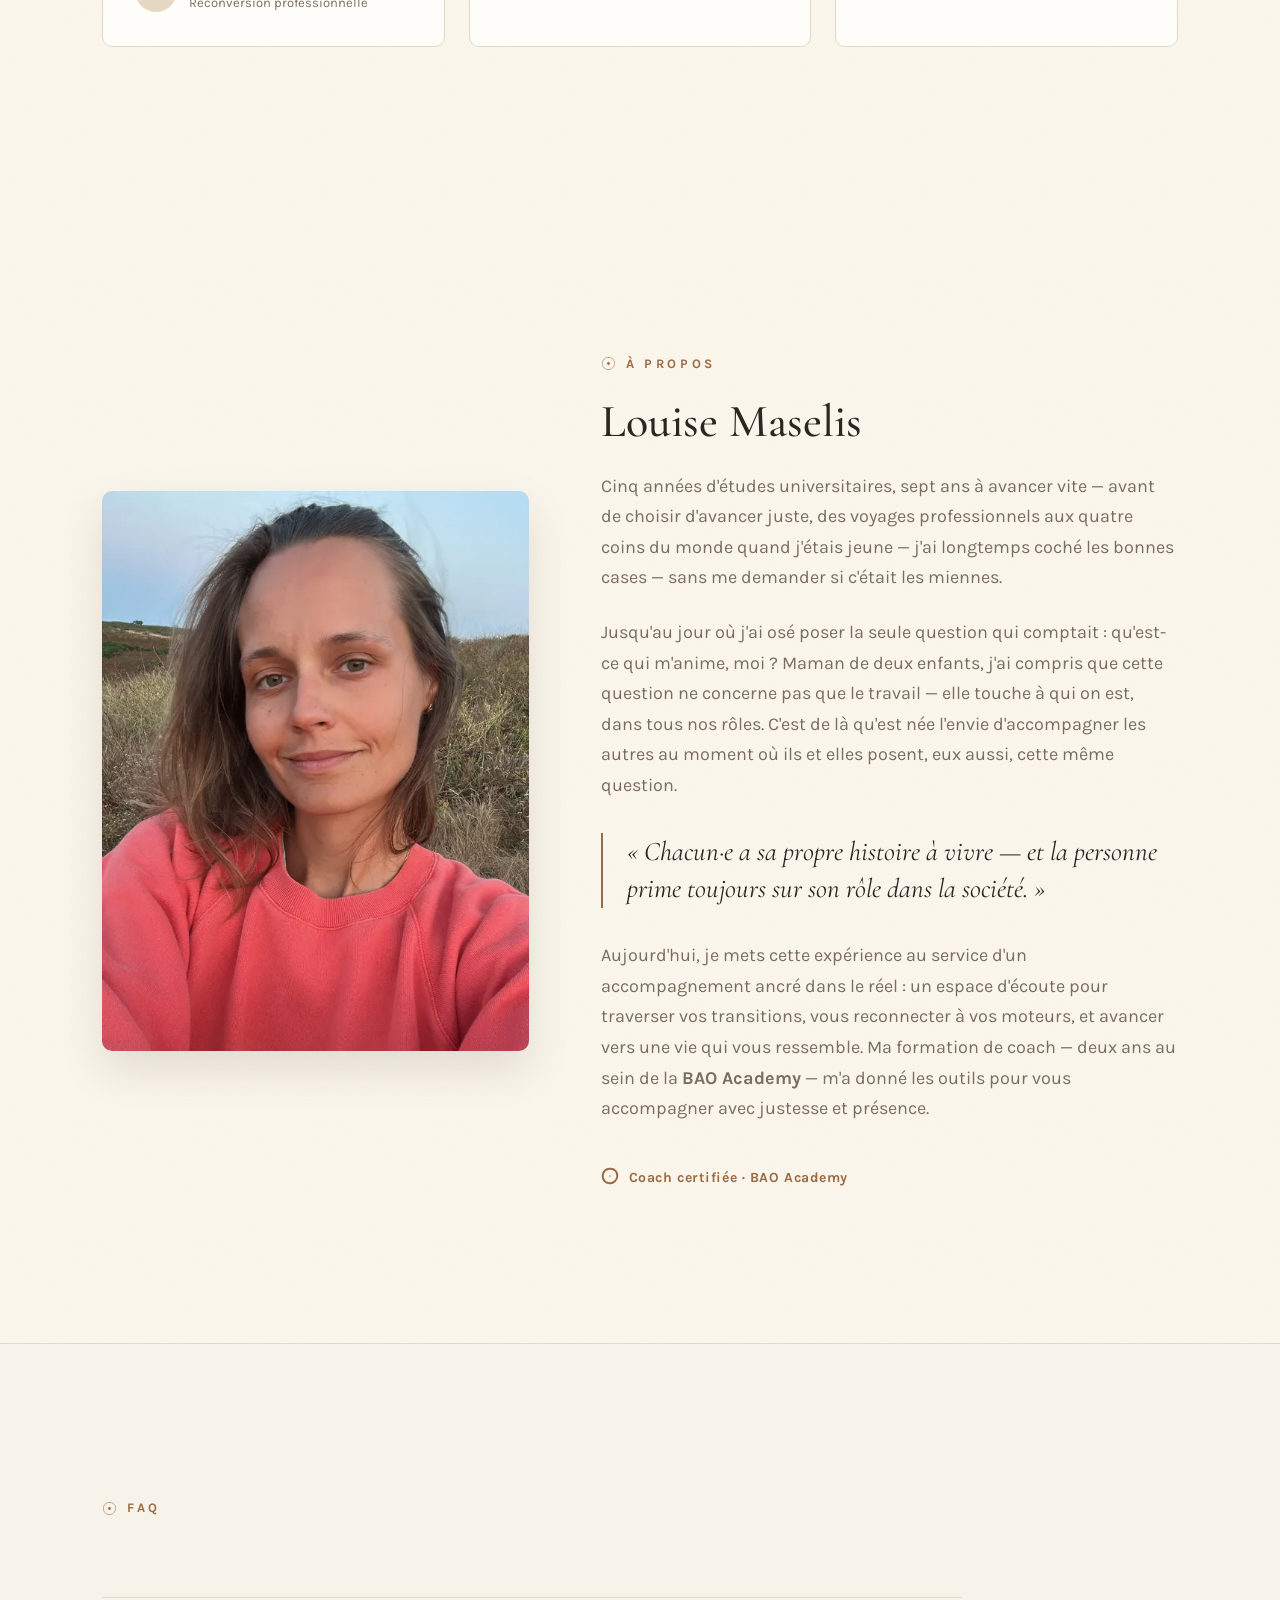
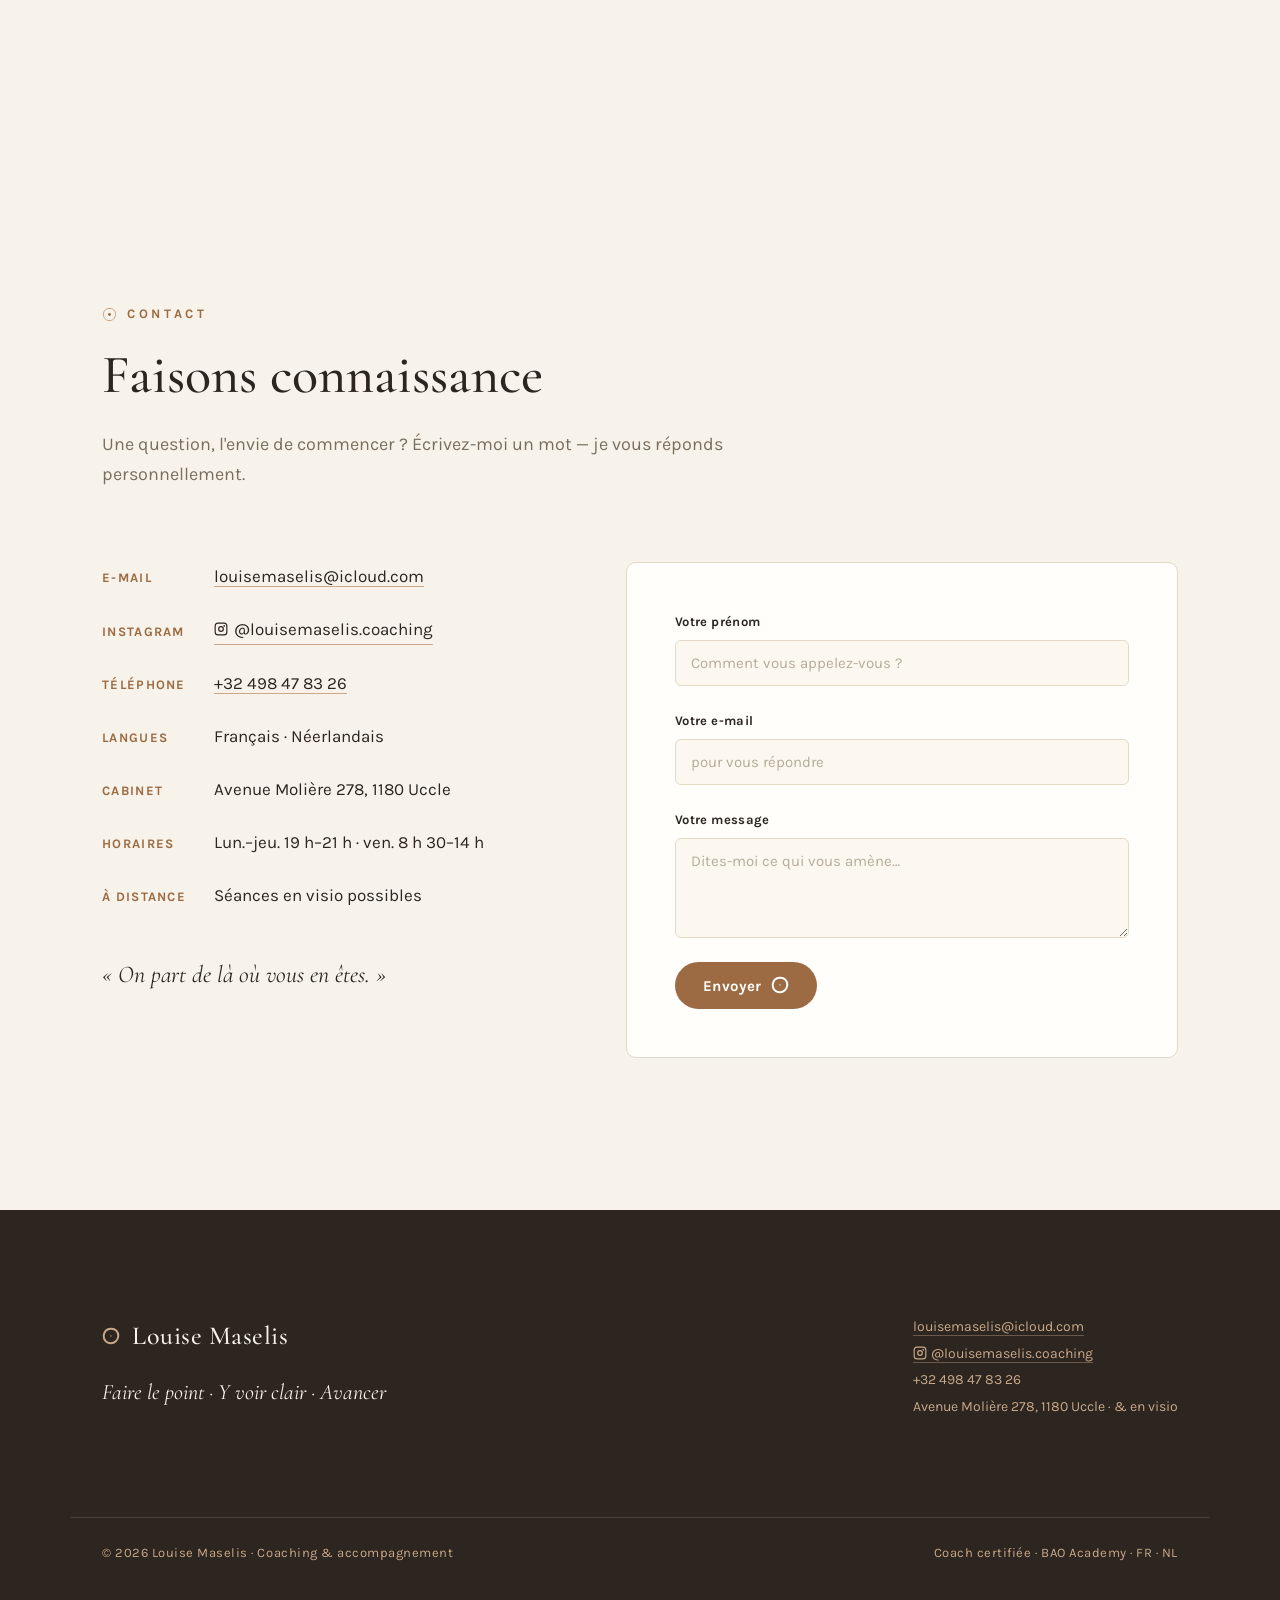
==== commit 912922e9: "FAQ, 4 pages thématiques FR/NL, espace articles, sitemap généré - FAQ sur l'accueil (FR/NL) avec bal" ====
--- a/index.html
+++ b/index.html
@@ -84,6 +84,7 @@
       <a class="hide-sm" href="#pourqui">Pour qui</a>
       <a class="hide-sm" href="#seances">Les séances</a>
       <a class="hide-sm" href="#apropos">À propos</a>
+      <a class="hide-sm" href="#faq">FAQ</a>
       <div style="display:flex;align-items:center;gap:0;border:1.5px solid var(--line);border-radius:999px;overflow:hidden;font-family:var(--sans);font-size:13px;font-weight:700;letter-spacing:0.06em;flex-shrink:0;">
           <span style="padding:6px 14px;line-height:1.4;background:var(--accent);color:var(--white);">FR</span>
           <a href="/nl" style="padding:6px 14px;line-height:1.4;color:var(--ink-soft);text-decoration:none;transition:background .15s;">NL</a>
@@ -96,7 +97,7 @@
 <header class="hero grain" id="top">
   <div class="wrap hero__grid">
     <div>
-      <h1><span class="eyebrow" data-field="hero_eyebrow" style="display:flex; line-height:1.4; margin-bottom:0.15em;">Coaching · transitions de vie</span><span data-field="hero_title">Du sens, un cap, de l'élan.</span><br /><span class="sun" data-field="hero_title_italic" style="font-style:italic; font-family:var(--serif);">À votre rythme.</span></h1>
+      <h1><span class="eyebrow" data-field="hero_eyebrow" style="display:flex; line-height:1.4; margin-bottom:0.15em;">Coaching · transitions de vie</span> <span data-field="hero_title">Du sens, un cap, de l'élan.</span><br /><span class="sun" data-field="hero_title_italic" style="font-style:italic; font-family:var(--serif);">À votre rythme.</span></h1>
       <p class="lede" data-field="hero_lede">
         J'accompagne celles et ceux qui ne se reconnaissent plus tout à fait
         dans leur quotidien — dans leurs transitions de vie, personnelles
@@ -200,6 +201,7 @@
         <div class="sun-lg"><svg width="130" height="130" viewBox="0 0 64 64" aria-hidden="true"><path d="M32 6 C47 5 59 17 58 32 C57 47 45 59 30 58 C15 57 5 45 6 30 C7 16 18 5 32 6" fill="none" stroke="currentColor" stroke-width="2.4" stroke-linecap="round"/><circle cx="32" cy="32" r="6" fill="currentColor"/></svg></div>
       </div>
     </div>
+    <div class="themes" id="theme-links"></div>
   </div>
 </section>
 
@@ -349,6 +351,17 @@
   </div>
 </section>
 
+<section class="section faq-section" id="faq">
+  <div class="wrap">
+    <div class="section__head">
+      <div class="eyebrow">FAQ</div>
+      <h2 data-faq="title"></h2>
+      <p data-faq="intro"></p>
+    </div>
+    <div class="faq" id="faq-list"></div>
+  </div>
+</section>
+
 <section class="section" id="contact">
   <div class="wrap">
     <div class="section__head">
@@ -396,6 +409,7 @@
       <span data-contact="address">Avenue Molière 278, 1180 Uccle</span> · &amp; en visio
     </div>
   </div>
+  <nav class="wrap foot__themes" id="footer-themes" aria-label="Les accompagnements"></nav>
   <div class="wrap foot__bottom">
     <span>© 2026 Louise Maselis · Coaching &amp; accompagnement</span>
     <span>Coach certifiée · BAO Academy · FR · NL</span>
--- a/site.css
+++ b/site.css
@@ -255,3 +255,53 @@
 .foot__meta { font-size: 14px; line-height: 1.9; }
 .foot__meta a { color: var(--argile); text-decoration: none; border-bottom: 1px solid rgba(201,169,137,0.4); }
 .foot__bottom { margin-top: var(--s-6); padding-top: var(--s-3); border-top: 1px solid rgba(201,169,137,0.2); font-size: 13px; letter-spacing: 0.04em; display: flex; justify-content: space-between; flex-wrap: wrap; gap: var(--s-2); }
+
+/* ====================== FAQ ====================== */
+.faq-section { border-top: 1px solid var(--line); }
+.faq { max-width: 860px; border-top: 1px solid var(--line); }
+.faq details { border-bottom: 1px solid var(--line); }
+.faq summary {
+  cursor: pointer; list-style: none; position: relative;
+  padding: 22px 44px 22px 0;
+  font-family: var(--serif); font-size: 24px; line-height: 1.3; color: var(--ink);
+}
+.faq summary::-webkit-details-marker { display: none; }
+.faq summary::after {
+  content: '+'; position: absolute; right: 6px; top: 16px;
+  font-family: var(--sans); font-size: 28px; color: var(--accent); transition: transform .2s ease;
+}
+.faq details[open] summary::after { transform: rotate(45deg); }
+.faq details p { margin: 0 0 22px; color: var(--ink-soft); font-size: 17px; line-height: 1.7; max-width: 70ch; }
+@media (max-width: 560px) { .faq summary { font-size: 20px; } }
+
+/* ====================== LIENS THÉMATIQUES ====================== */
+.themes { display: flex; flex-wrap: wrap; align-items: center; gap: 12px; margin-top: var(--s-5); }
+.themes__label { font-family: var(--sans); font-size: 14px; font-weight: 700; color: var(--ink-soft); margin-right: 4px; }
+.themes a {
+  display: inline-flex; align-items: center; gap: 8px;
+  padding: 10px 18px; border: 1.5px solid var(--line); border-radius: 999px;
+  background: var(--white); color: var(--ink); text-decoration: none;
+  font-family: var(--sans); font-size: 15px; font-weight: 600;
+  transition: border-color .15s ease, color .15s ease;
+}
+.themes a:hover { border-color: var(--accent); color: var(--accent); }
+.foot__themes { display: flex; flex-wrap: wrap; gap: 8px 22px; padding-top: var(--s-3); font-size: 14px; }
+.foot__themes a { color: inherit; text-decoration: none; opacity: .85; }
+.foot__themes a:hover { opacity: 1; text-decoration: underline; }
+
+/* ====================== PAGES THÉMATIQUES ====================== */
+.theme-hero h1 { font-size: clamp(38px, 5vw, 64px); line-height: 1.08; margin: 14px 0 0; }
+.theme-hero .lede { max-width: 56ch; }
+.crumbs { font-family: var(--sans); font-size: 13px; color: var(--ink-soft); margin-bottom: var(--s-3); }
+.crumbs a { color: inherit; }
+.prose { max-width: 860px; }
+.prose h2 { font-size: clamp(30px, 3.6vw, 42px); line-height: 1.12; margin: 0 0 20px; }
+.prose h3 { font-size: 26px; margin: 28px 0 12px; }
+.prose p { color: var(--ink-soft); font-size: 18px; line-height: 1.7; margin: 0 0 16px; }
+.prose a { color: var(--accent); }
+.prose ul.check { list-style: none; padding: 0; margin: 8px 0 16px; display: grid; gap: 14px; }
+.prose ul.check li { position: relative; padding-left: 30px; font-size: 18px; line-height: 1.6; color: var(--ink); }
+.prose ul.check li::before {
+  content: ''; position: absolute; left: 0; top: 6px; width: 16px; height: 16px;
+  background: url("data:image/svg+xml,%3Csvg xmlns='http://www.w3.org/2000/svg' viewBox='0 0 64 64'%3E%3Cpath d='M32 6 C47 5 59 17 58 32 C57 47 45 59 30 58 C15 57 5 45 6 30 C7 16 18 5 32 6' fill='none' stroke='%239C6B43' stroke-width='3.2' stroke-linecap='round'/%3E%3Ccircle cx='32' cy='32' r='7' fill='%239C6B43'/%3E%3C/svg%3E") no-repeat center/contain;
+}
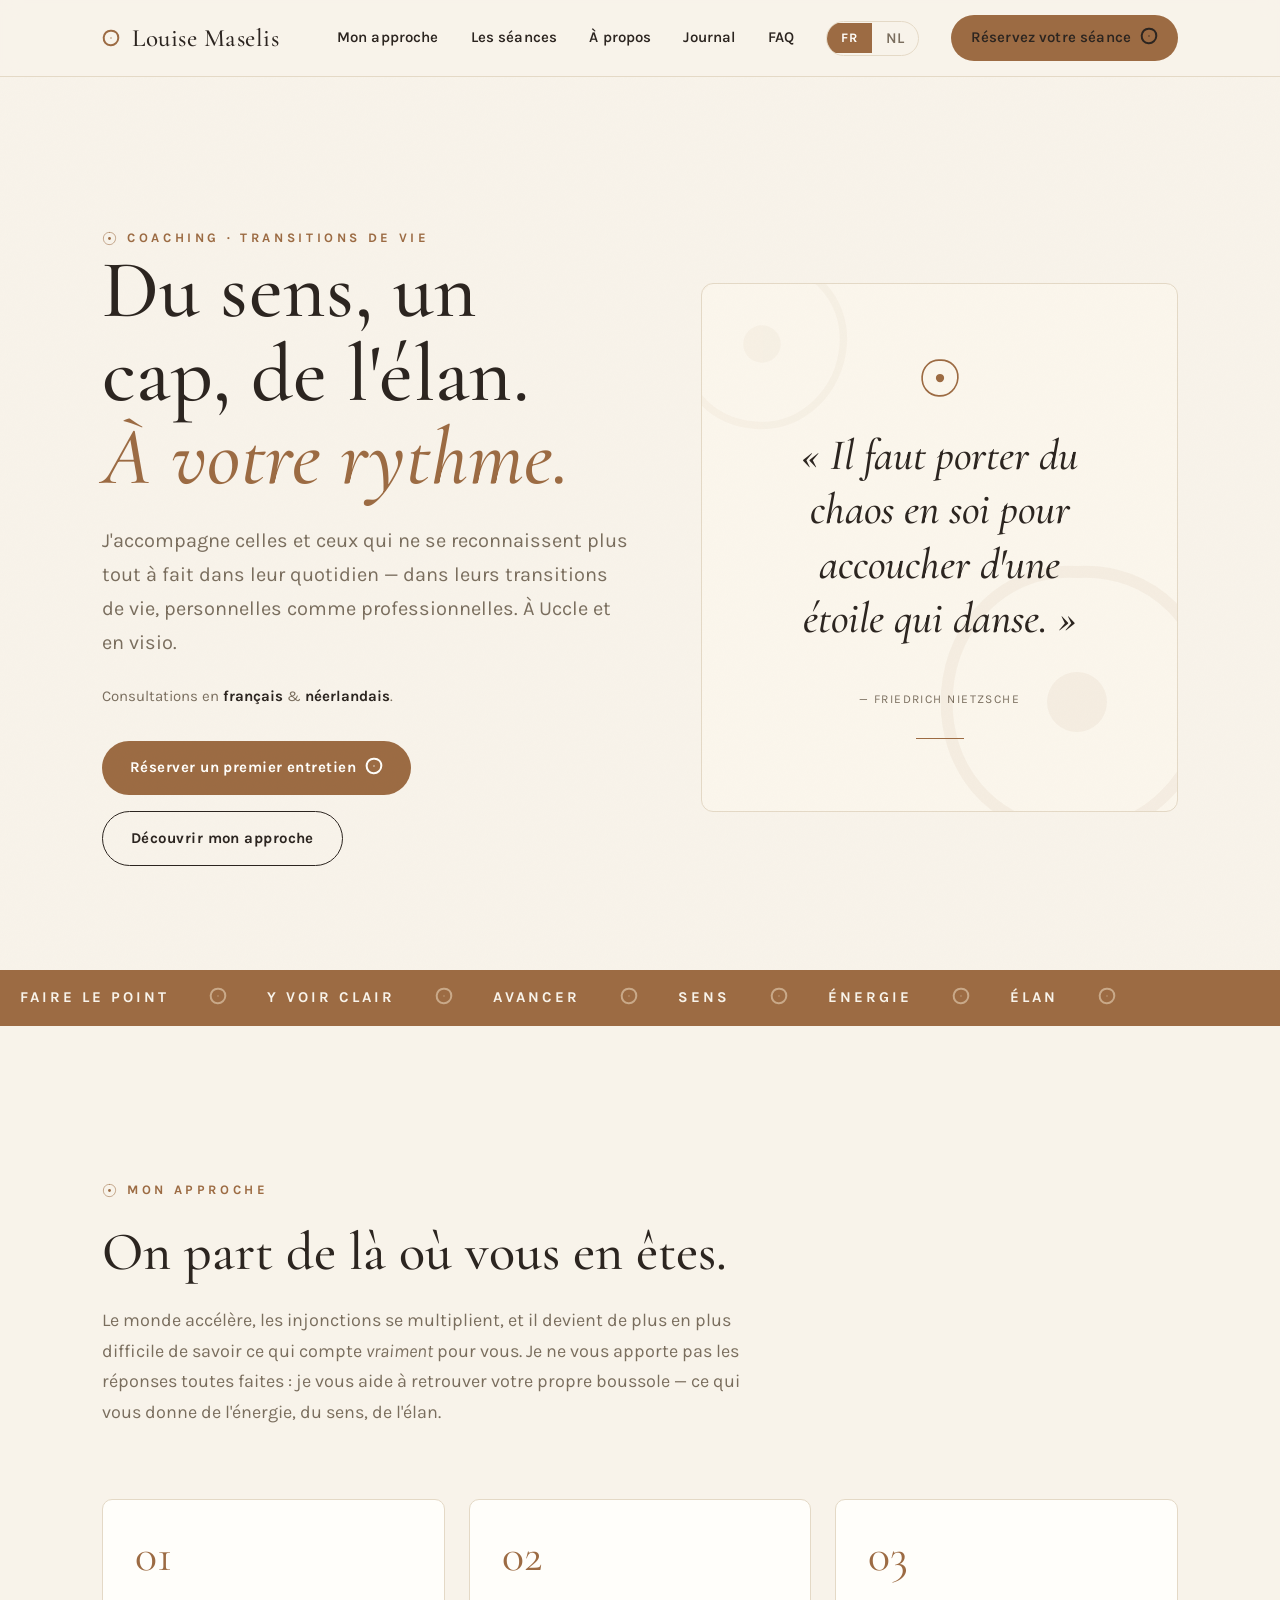
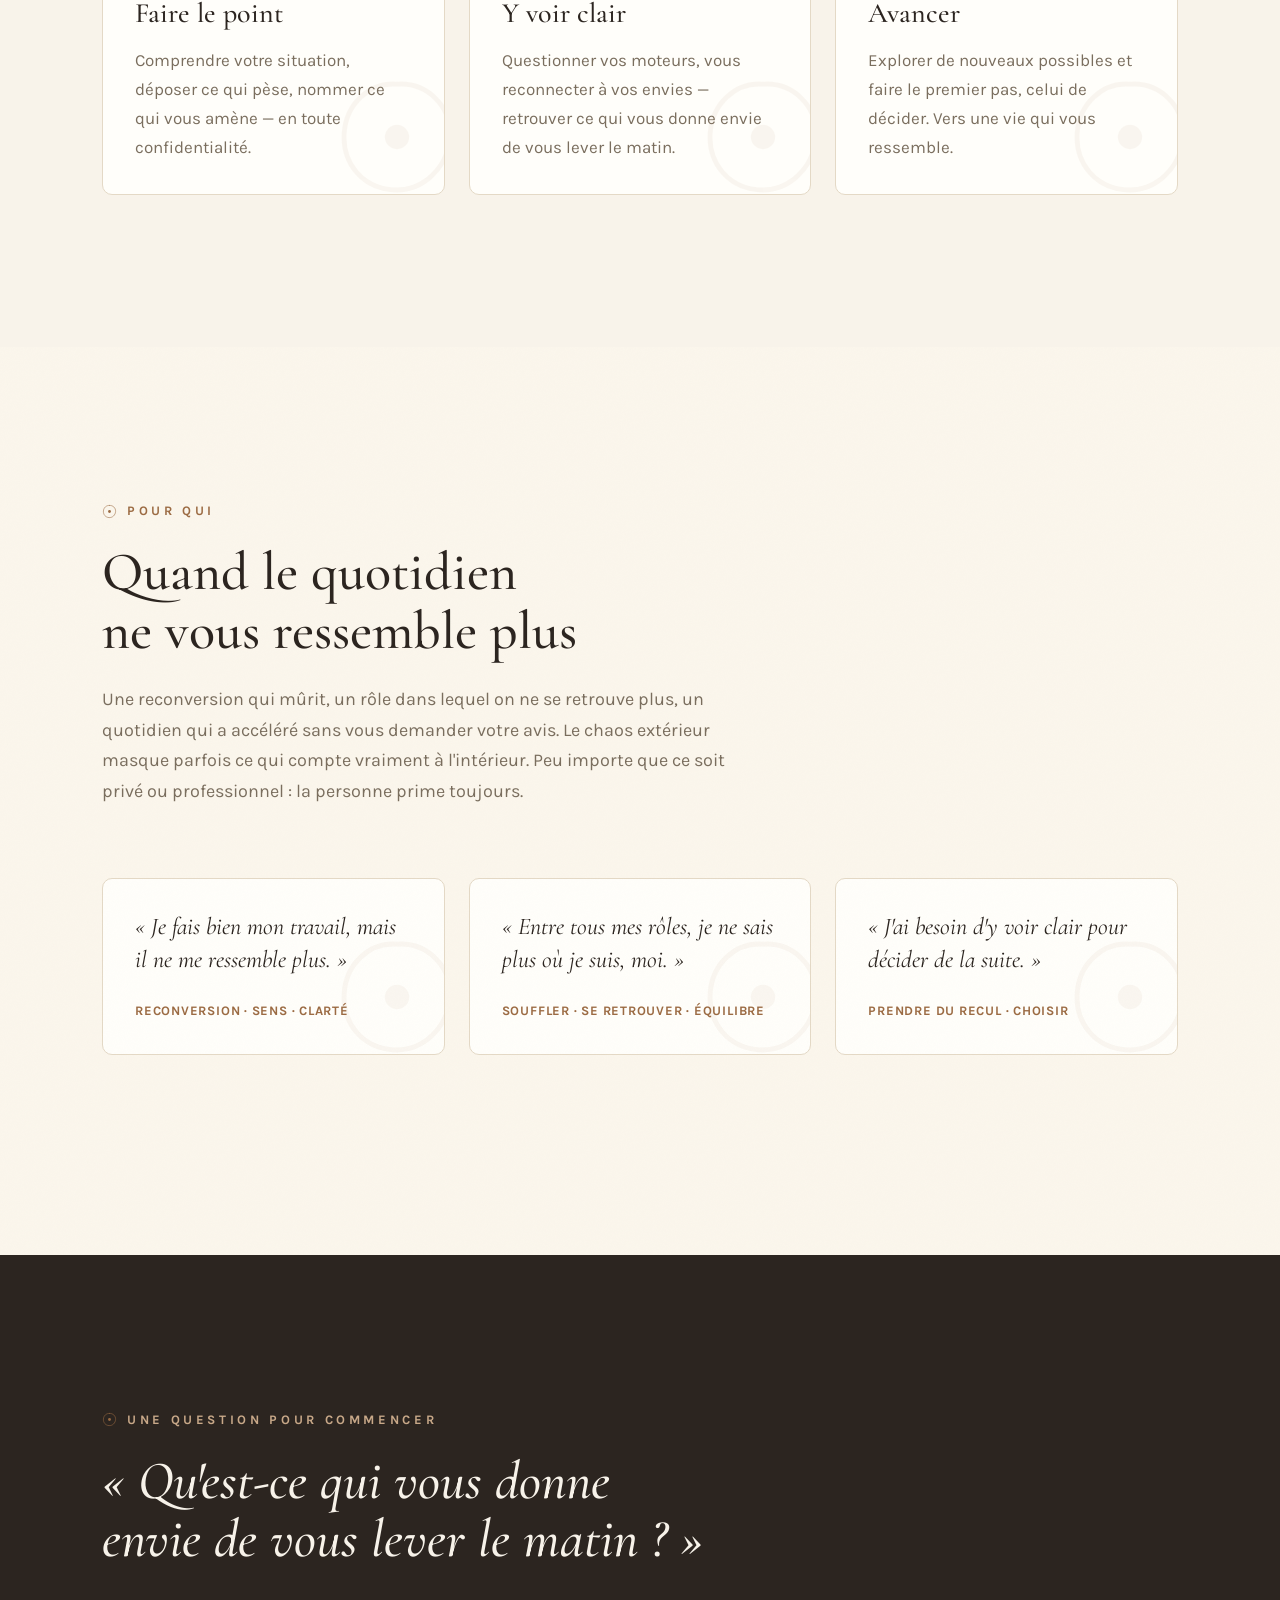
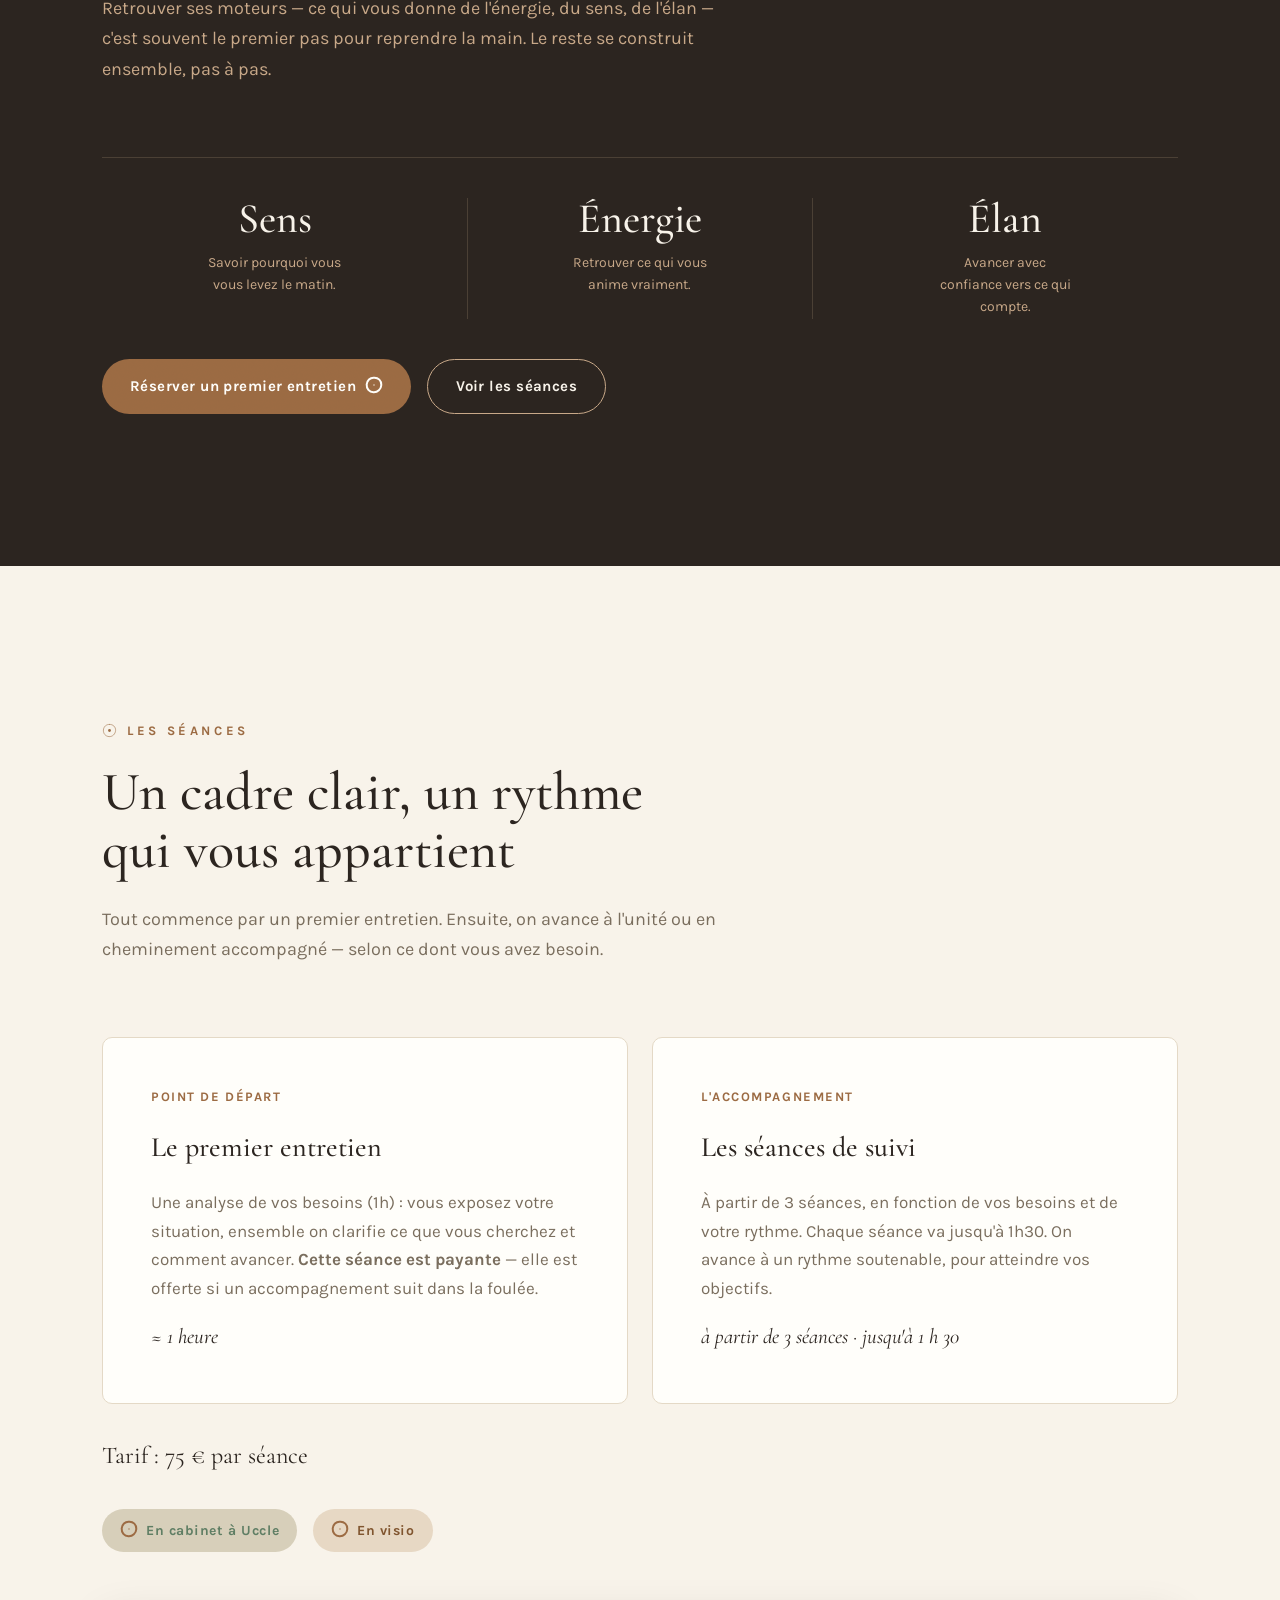
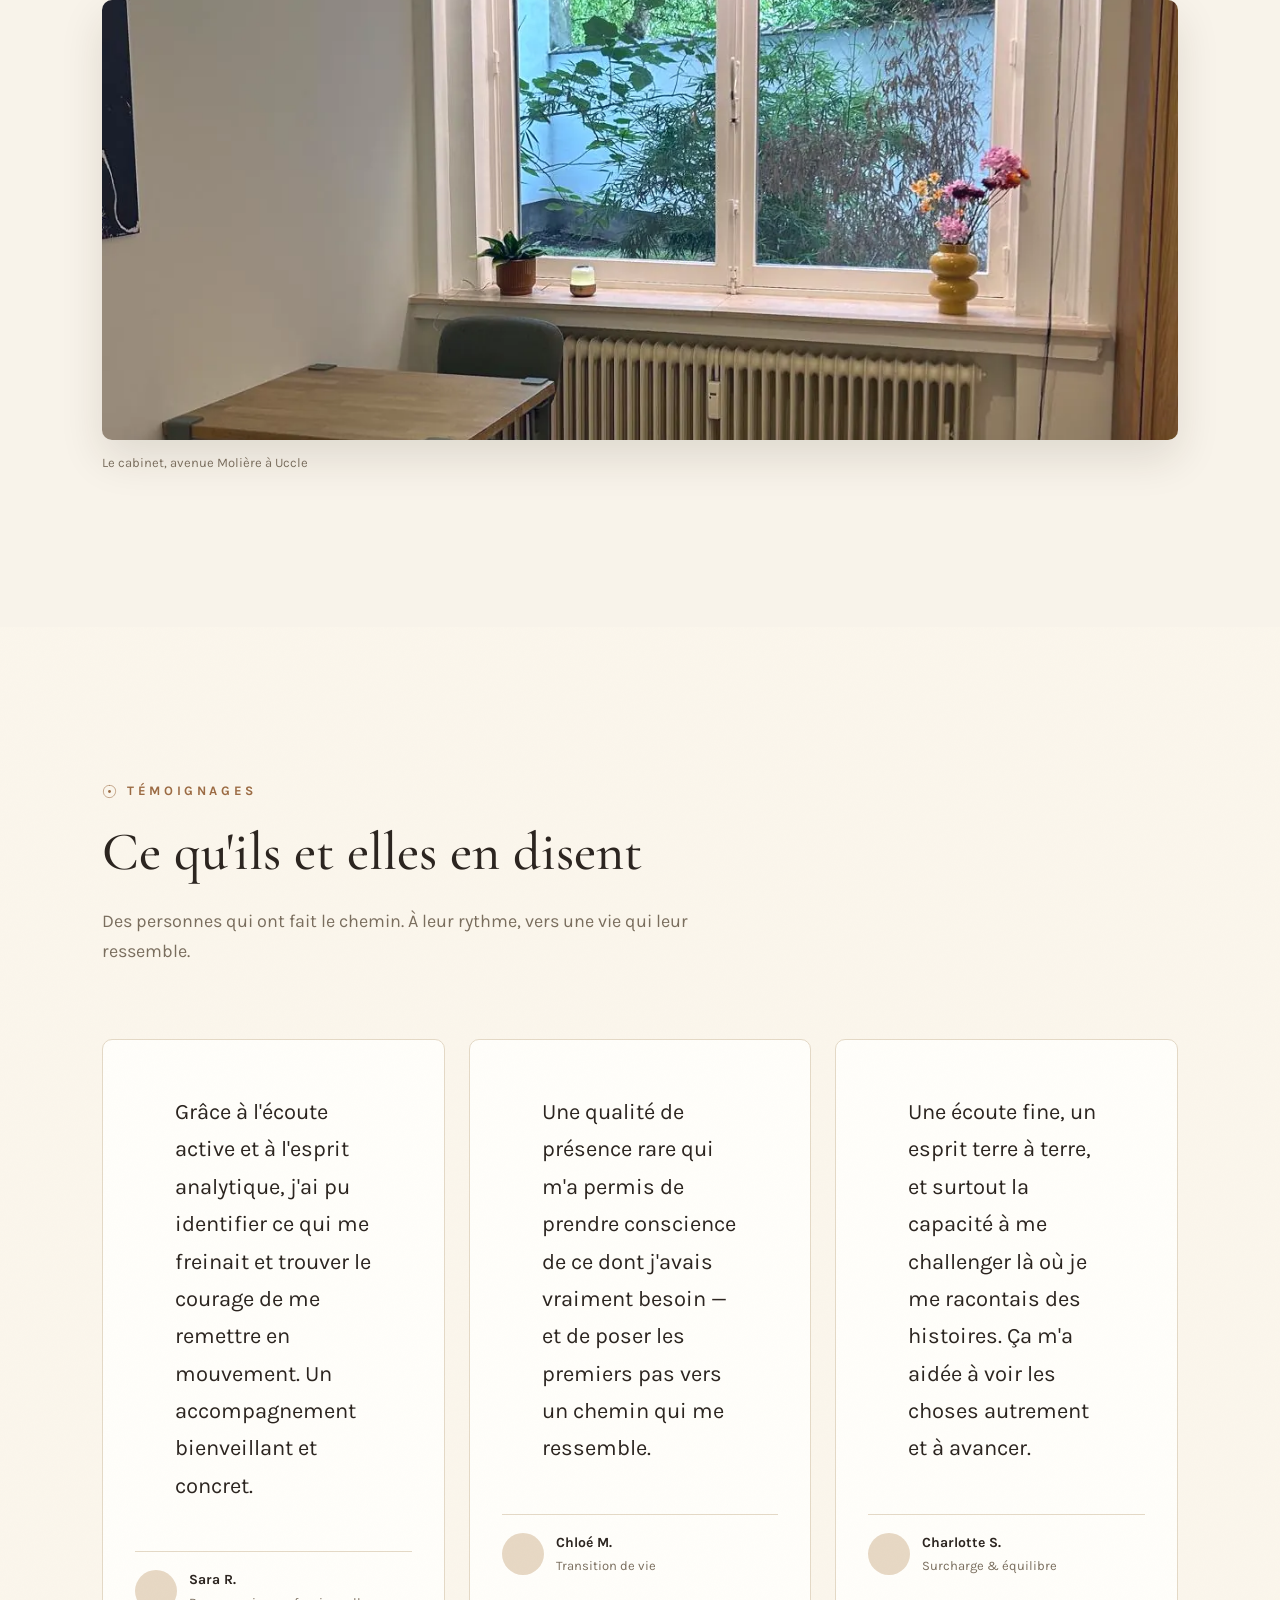
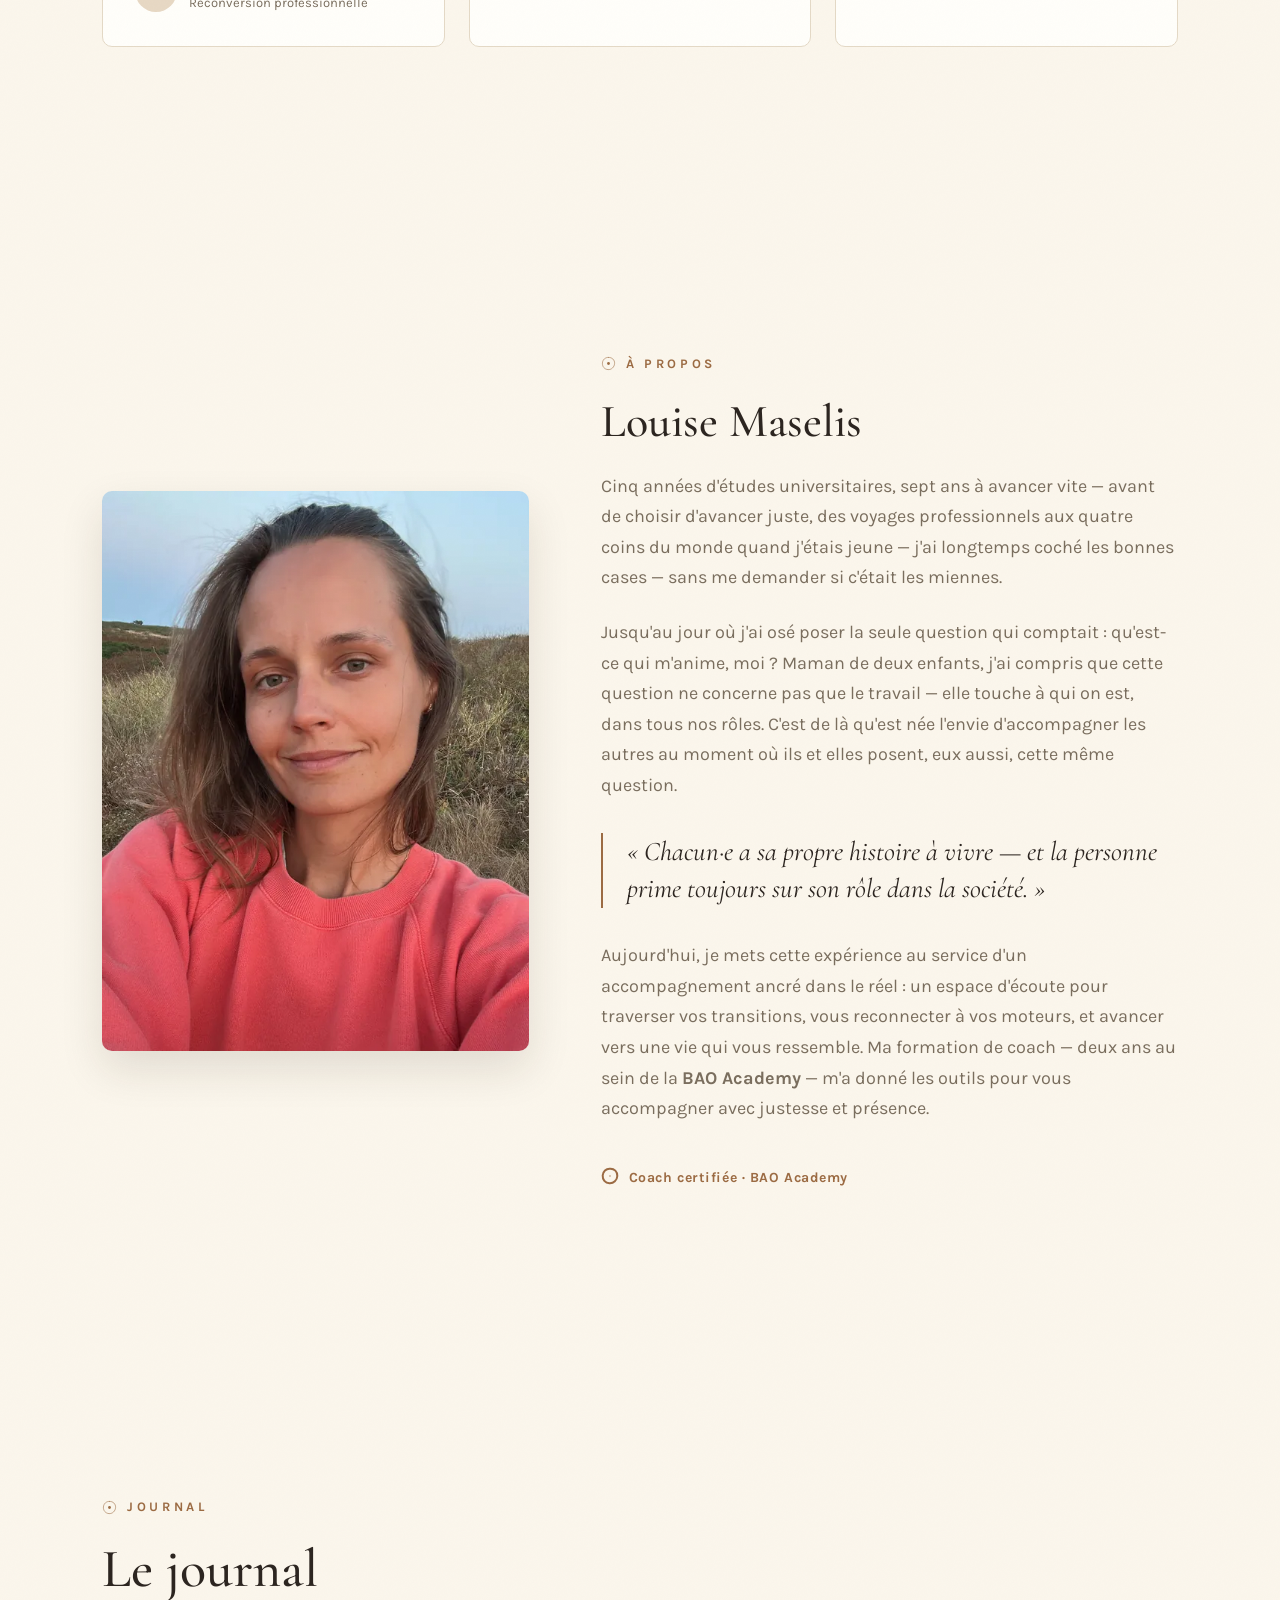
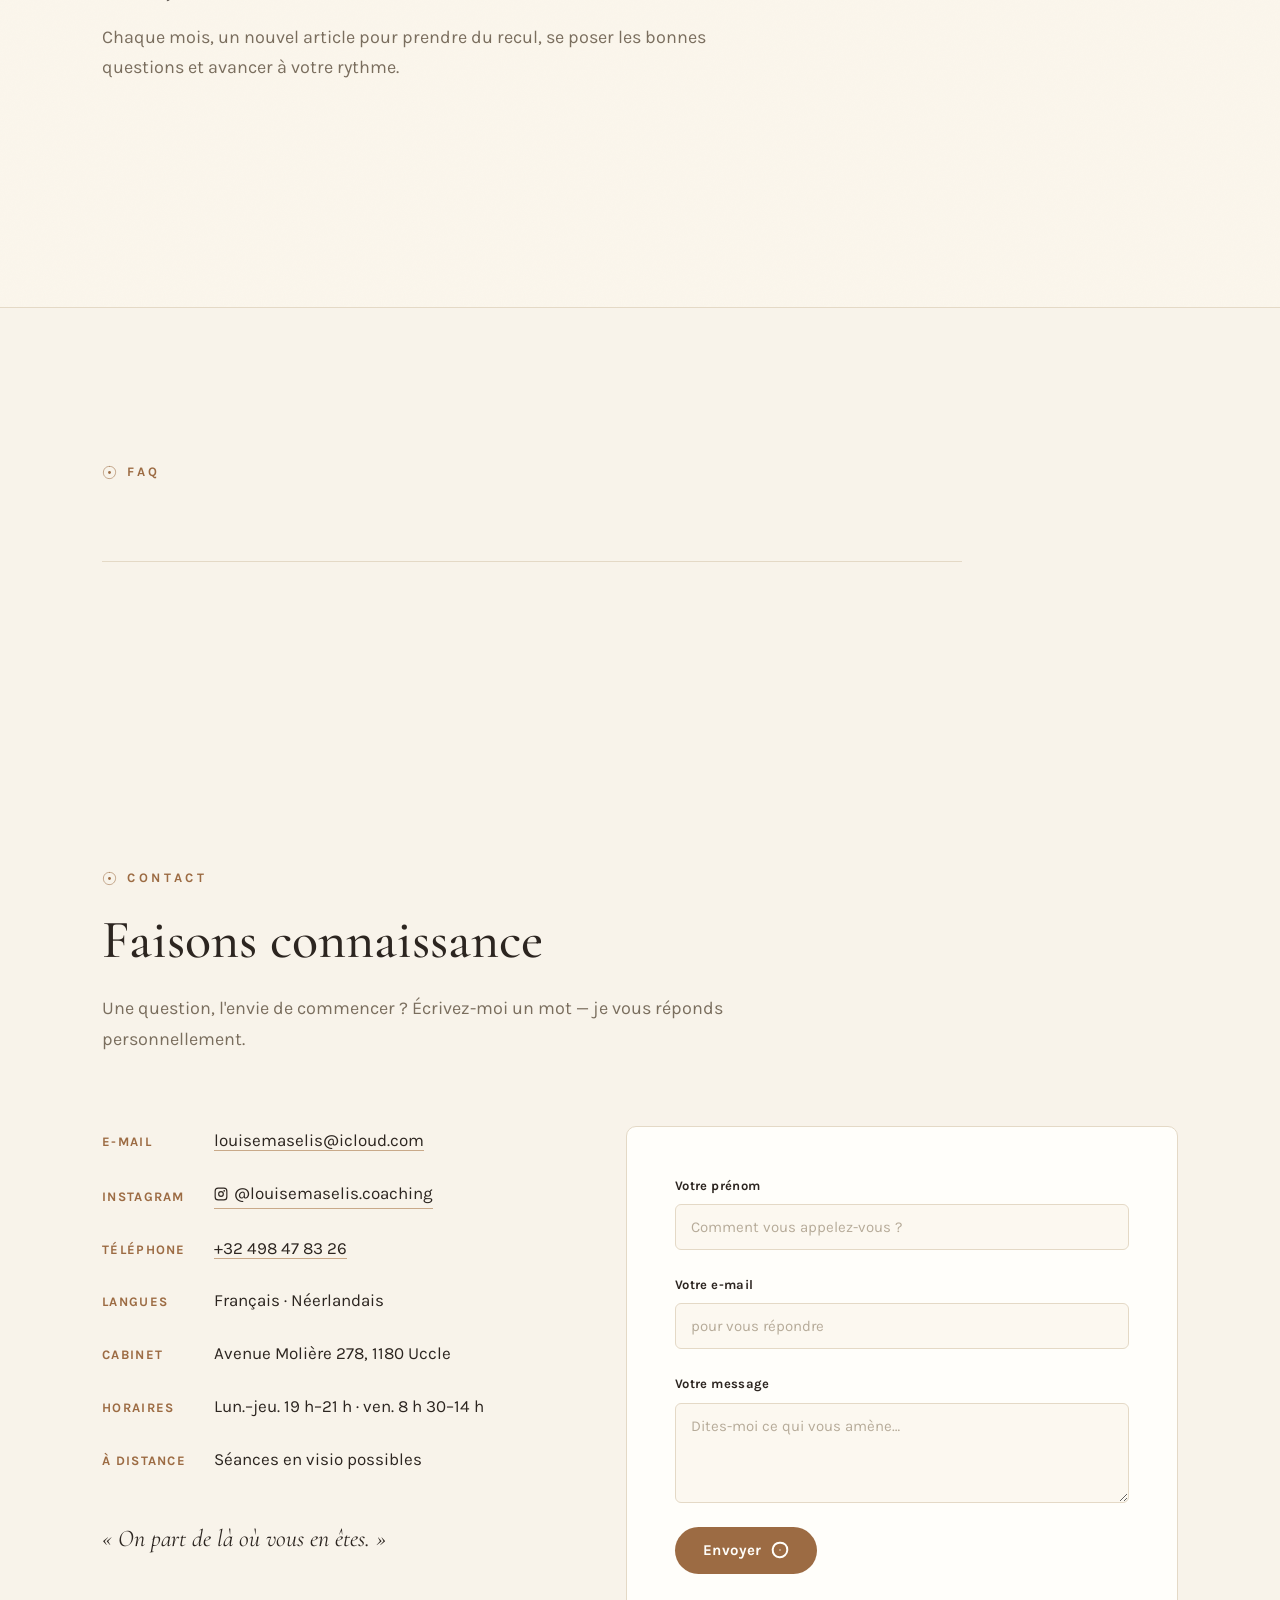
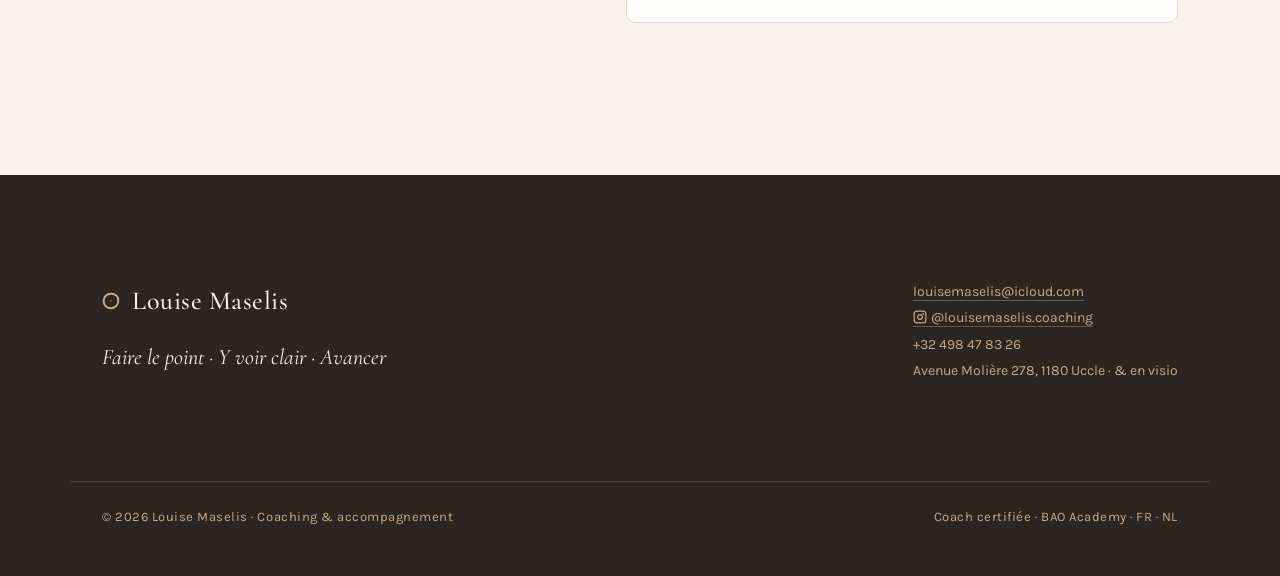
==== commit 52067c52: "Journal FR/NL : premier article, section sur l'accueil, lien dans le menu - /journal et /nl/journal," ====
--- a/index.html
+++ b/index.html
@@ -84,6 +84,7 @@
       <a class="hide-sm" href="#pourqui">Pour qui</a>
       <a class="hide-sm" href="#seances">Les séances</a>
       <a class="hide-sm" href="#apropos">À propos</a>
+      <a class="hide-sm" href="/journal">Journal</a>
       <a class="hide-sm" href="#faq">FAQ</a>
       <div style="display:flex;align-items:center;gap:0;border:1.5px solid var(--line);border-radius:999px;overflow:hidden;font-family:var(--sans);font-size:13px;font-weight:700;letter-spacing:0.06em;flex-shrink:0;">
           <span style="padding:6px 14px;line-height:1.4;background:var(--accent);color:var(--white);">FR</span>
@@ -348,6 +349,17 @@
         <div class="credential" style="margin-top:var(--s-3);"><span class="sun"><svg width="18" height="18" viewBox="0 0 64 64" style="display:inline-block;vertical-align:-3px;flex-shrink:0" aria-hidden="true"><path d="M32 6 C47 5 59 17 58 32 C57 47 45 59 30 58 C15 57 5 45 6 30 C7 16 18 5 32 6" fill="none" stroke="currentColor" stroke-width="2" vector-effect="non-scaling-stroke" stroke-linecap="round"/><circle cx="32" cy="32" r="2.25" fill="currentColor"/></svg></span> Coach certifiée · BAO Academy</div>
       </div>
     </div>
+  </div>
+</section>
+
+<section class="section section--soft grain journal-section" id="journal">
+  <div class="wrap">
+    <div class="section__head">
+      <div class="eyebrow">Journal</div>
+      <h2>Le journal</h2>
+      <p>Chaque mois, un nouvel article pour prendre du recul, se poser les bonnes questions et avancer à votre rythme.</p>
+    </div>
+    <div class="journal-grid" id="journal-teaser"></div>
   </div>
 </section>
 
--- a/site.css
+++ b/site.css
@@ -305,3 +305,34 @@
   content: ''; position: absolute; left: 0; top: 6px; width: 16px; height: 16px;
   background: url("data:image/svg+xml,%3Csvg xmlns='http://www.w3.org/2000/svg' viewBox='0 0 64 64'%3E%3Cpath d='M32 6 C47 5 59 17 58 32 C57 47 45 59 30 58 C15 57 5 45 6 30 C7 16 18 5 32 6' fill='none' stroke='%239C6B43' stroke-width='3.2' stroke-linecap='round'/%3E%3Ccircle cx='32' cy='32' r='7' fill='%239C6B43'/%3E%3C/svg%3E") no-repeat center/contain;
 }
+
+/* ====================== JOURNAL ====================== */
+.journal-grid { display: grid; grid-template-columns: repeat(auto-fill, minmax(320px, 1fr)); gap: var(--s-3); }
+.journal-card {
+  background: var(--white); border: 1px solid var(--line); border-radius: 10px;
+  padding: var(--s-4); display: flex; flex-direction: column; gap: 10px;
+}
+.journal-card__date { margin: 0; font-family: var(--sans); font-size: 12px; font-weight: 700; letter-spacing: .14em; text-transform: uppercase; color: var(--accent); }
+.journal-card h3 { margin: 0; font-size: 26px; line-height: 1.2; }
+.journal-card h3 a { color: var(--ink); text-decoration: none; }
+.journal-card h3 a:hover { color: var(--accent); }
+.journal-card p { margin: 0; color: var(--ink-soft); line-height: 1.6; }
+.journal-card__more { margin-top: auto; padding-top: 6px; color: var(--accent); font-weight: 700; text-decoration: none; font-family: var(--sans); font-size: 14px; }
+.journal-all { grid-column: 1 / -1; margin: var(--s-2) 0 0; }
+.author-box {
+  display: flex; gap: 20px; align-items: center; margin-top: var(--s-6);
+  padding: var(--s-4); border: 1px solid var(--line); border-radius: 10px; background: var(--white);
+}
+.author-box img { width: 88px; height: 88px; border-radius: 50%; object-fit: cover; object-position: center 25%; flex-shrink: 0; }
+.author-box p { margin: 0 0 6px; font-size: 16px; }
+.author-box__name { font-family: var(--serif); font-size: 22px !important; color: var(--ink) !important; }
+@media (max-width: 560px) { .author-box { flex-direction: column; align-items: flex-start; } .journal-grid { grid-template-columns: 1fr; } }
+
+/* Menu : 6 liens sans retour à la ligne ; « Pour qui » masqué sur les écrans moyens */
+.nav__links a, .brand b { white-space: nowrap; }
+@media (max-width: 1240px) { .nav__links { gap: var(--s-3); } }
+@media (max-width: 1340px) { .nav__links a[href="#pourqui"] { display: none; } }
+@media (max-width: 1080px) { .nav__links a[href="#approche"] { display: none; } }
+.theme-hero { padding-bottom: var(--s-6); }
+.nav__in { gap: var(--s-3); }
+@media (max-width: 980px) { .nav__links a[href="#apropos"], .nav__links a[href="#faq"] { display: none; } }
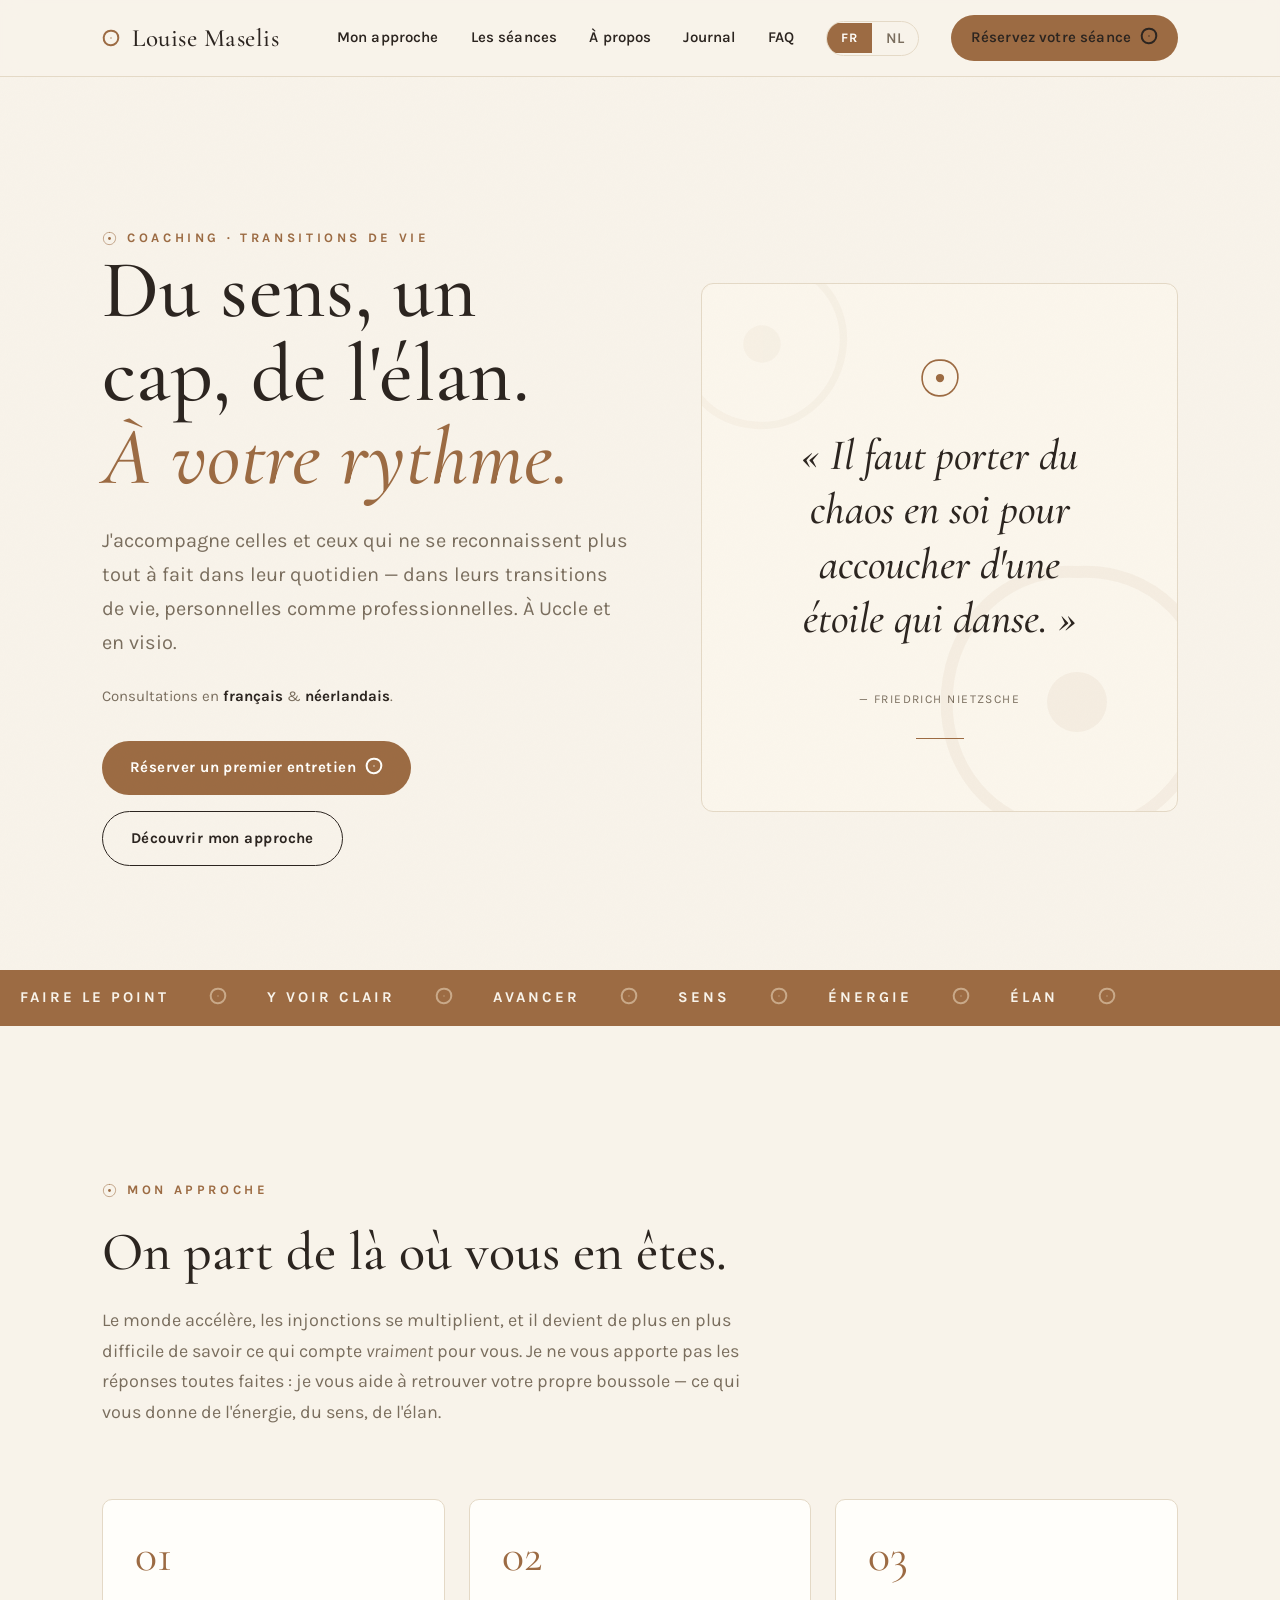
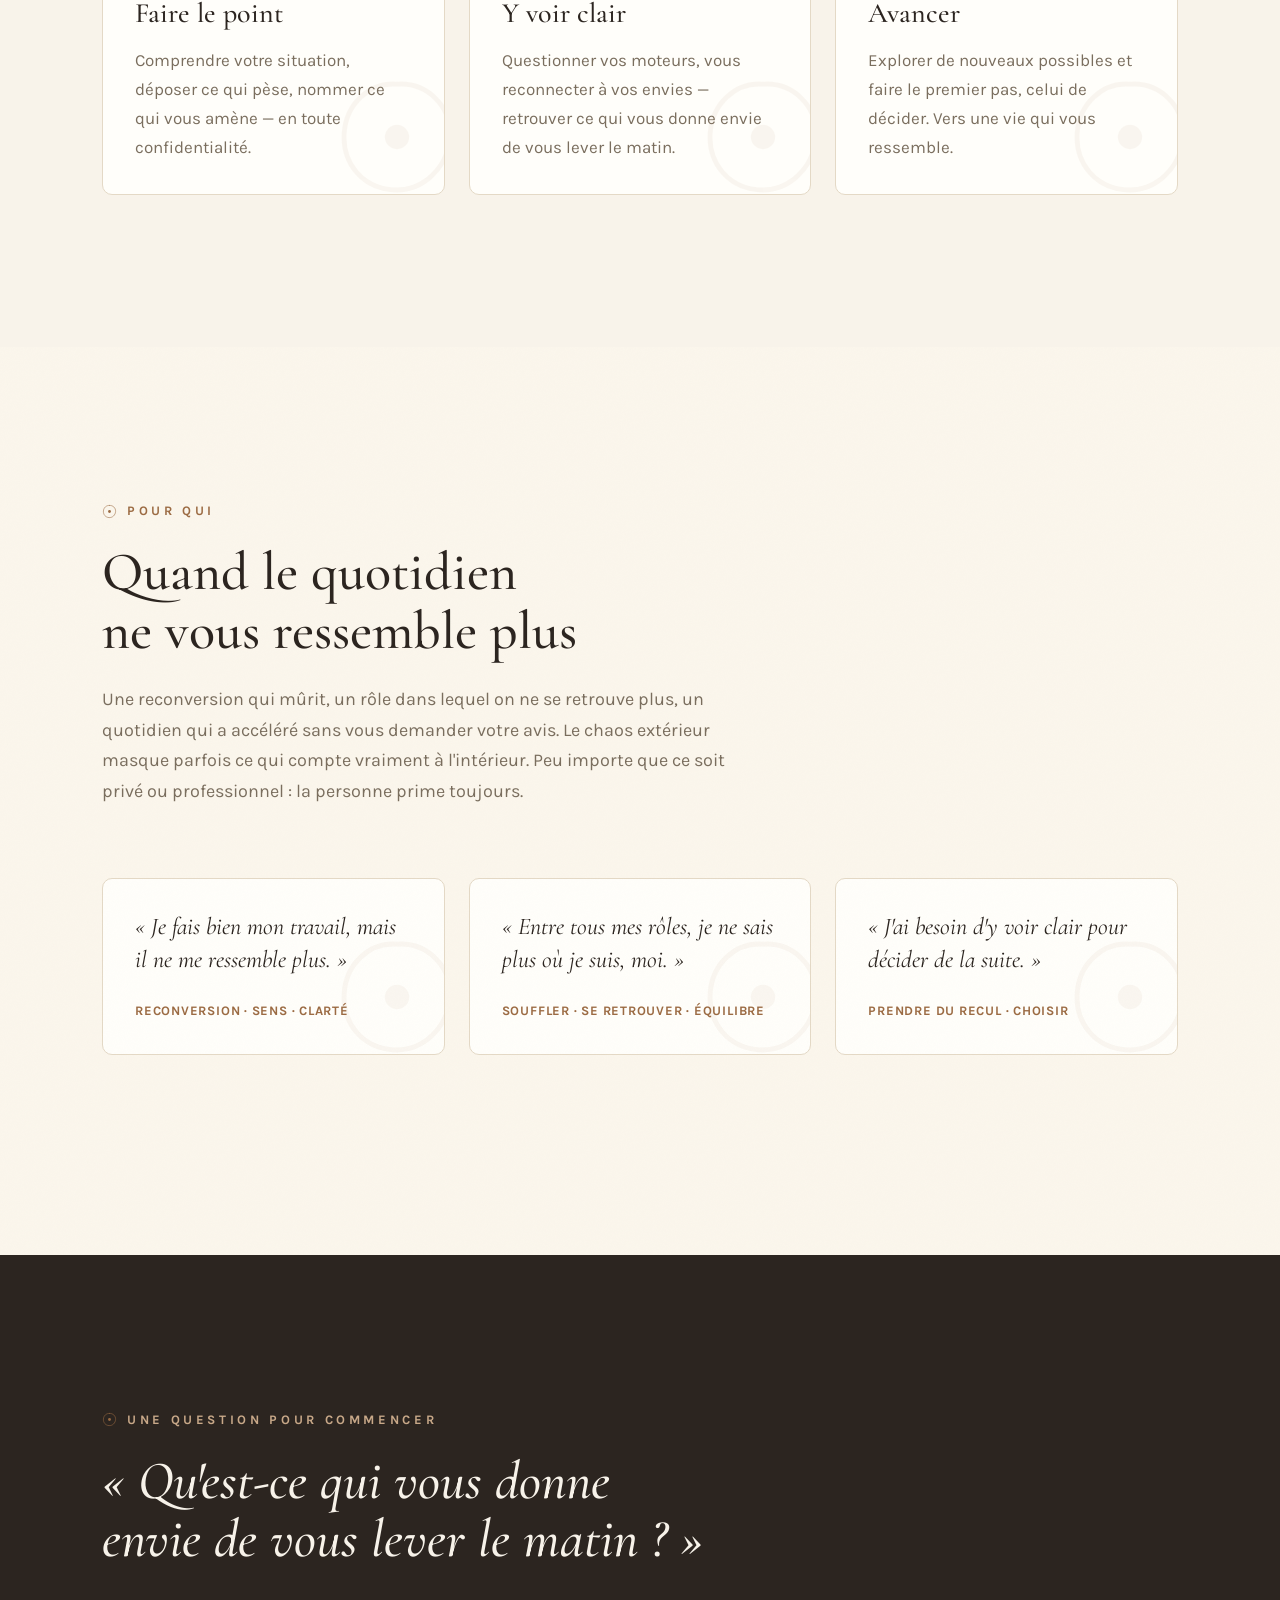
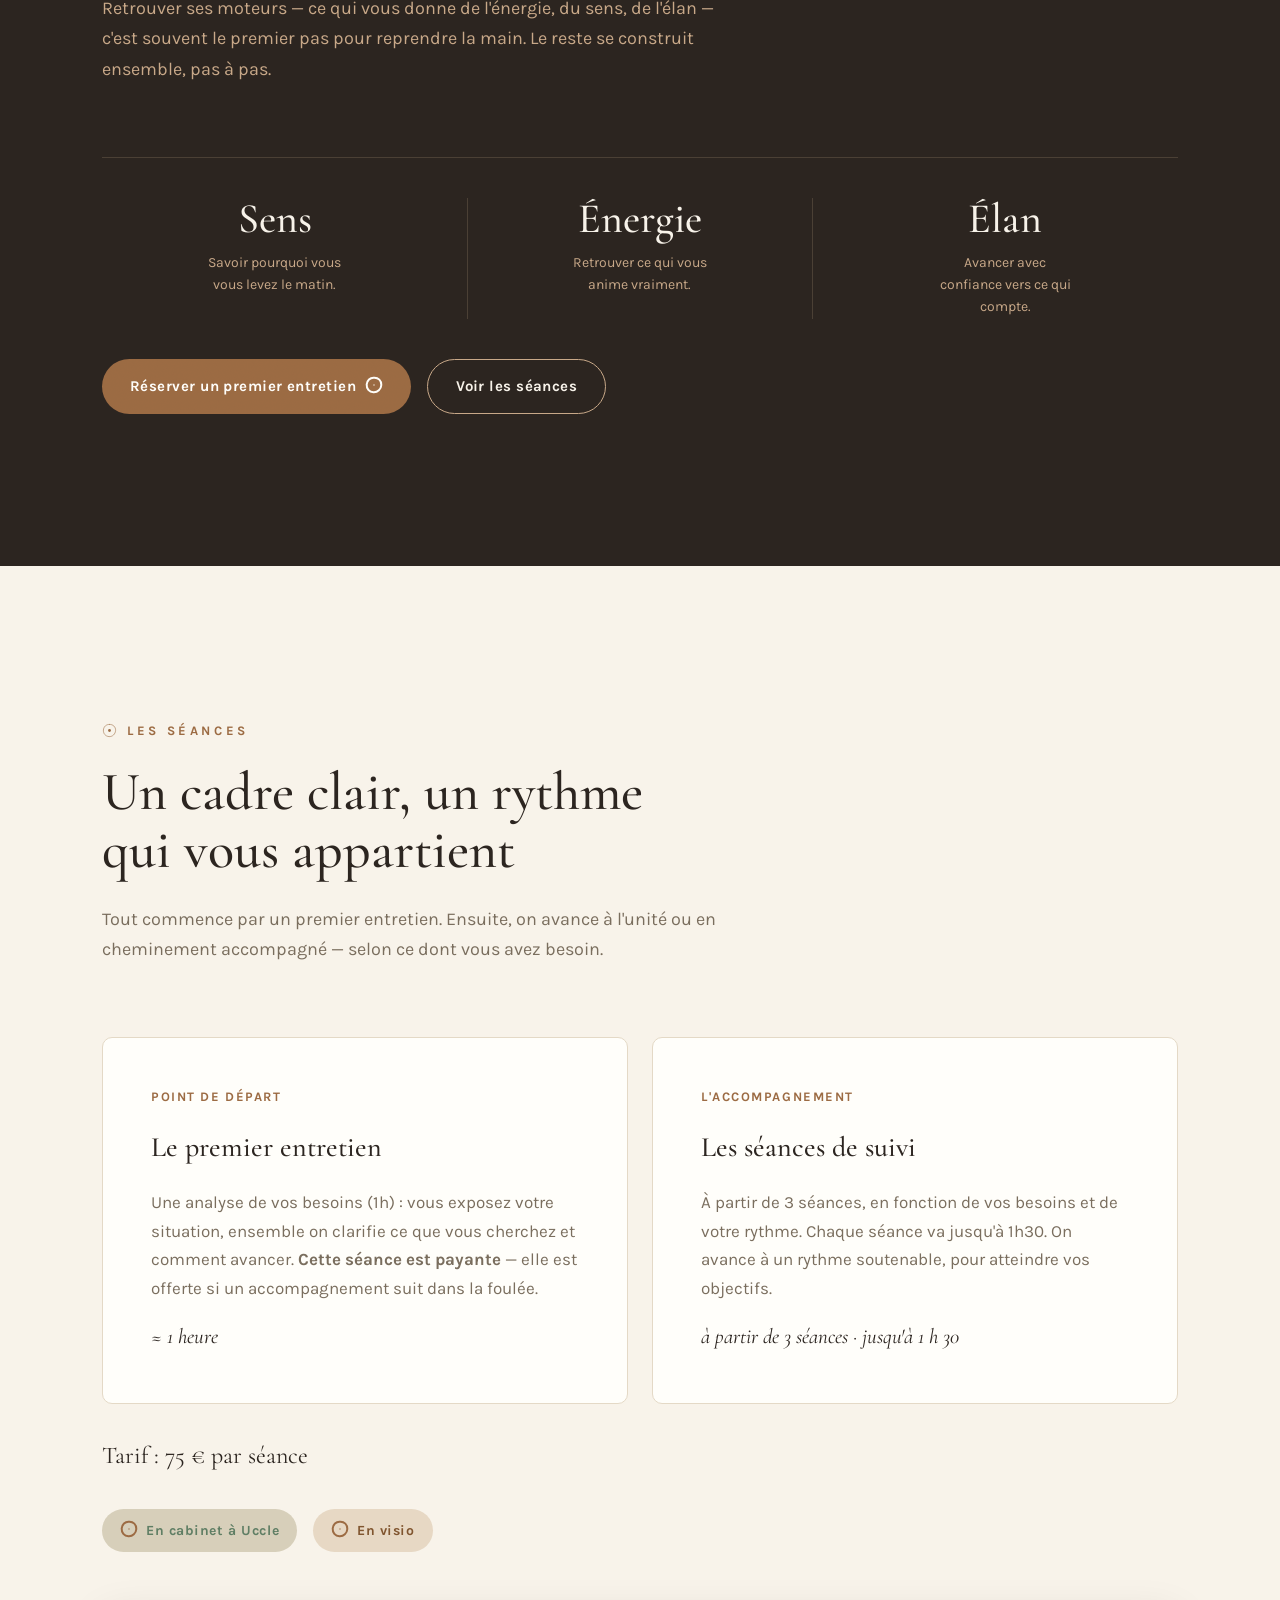
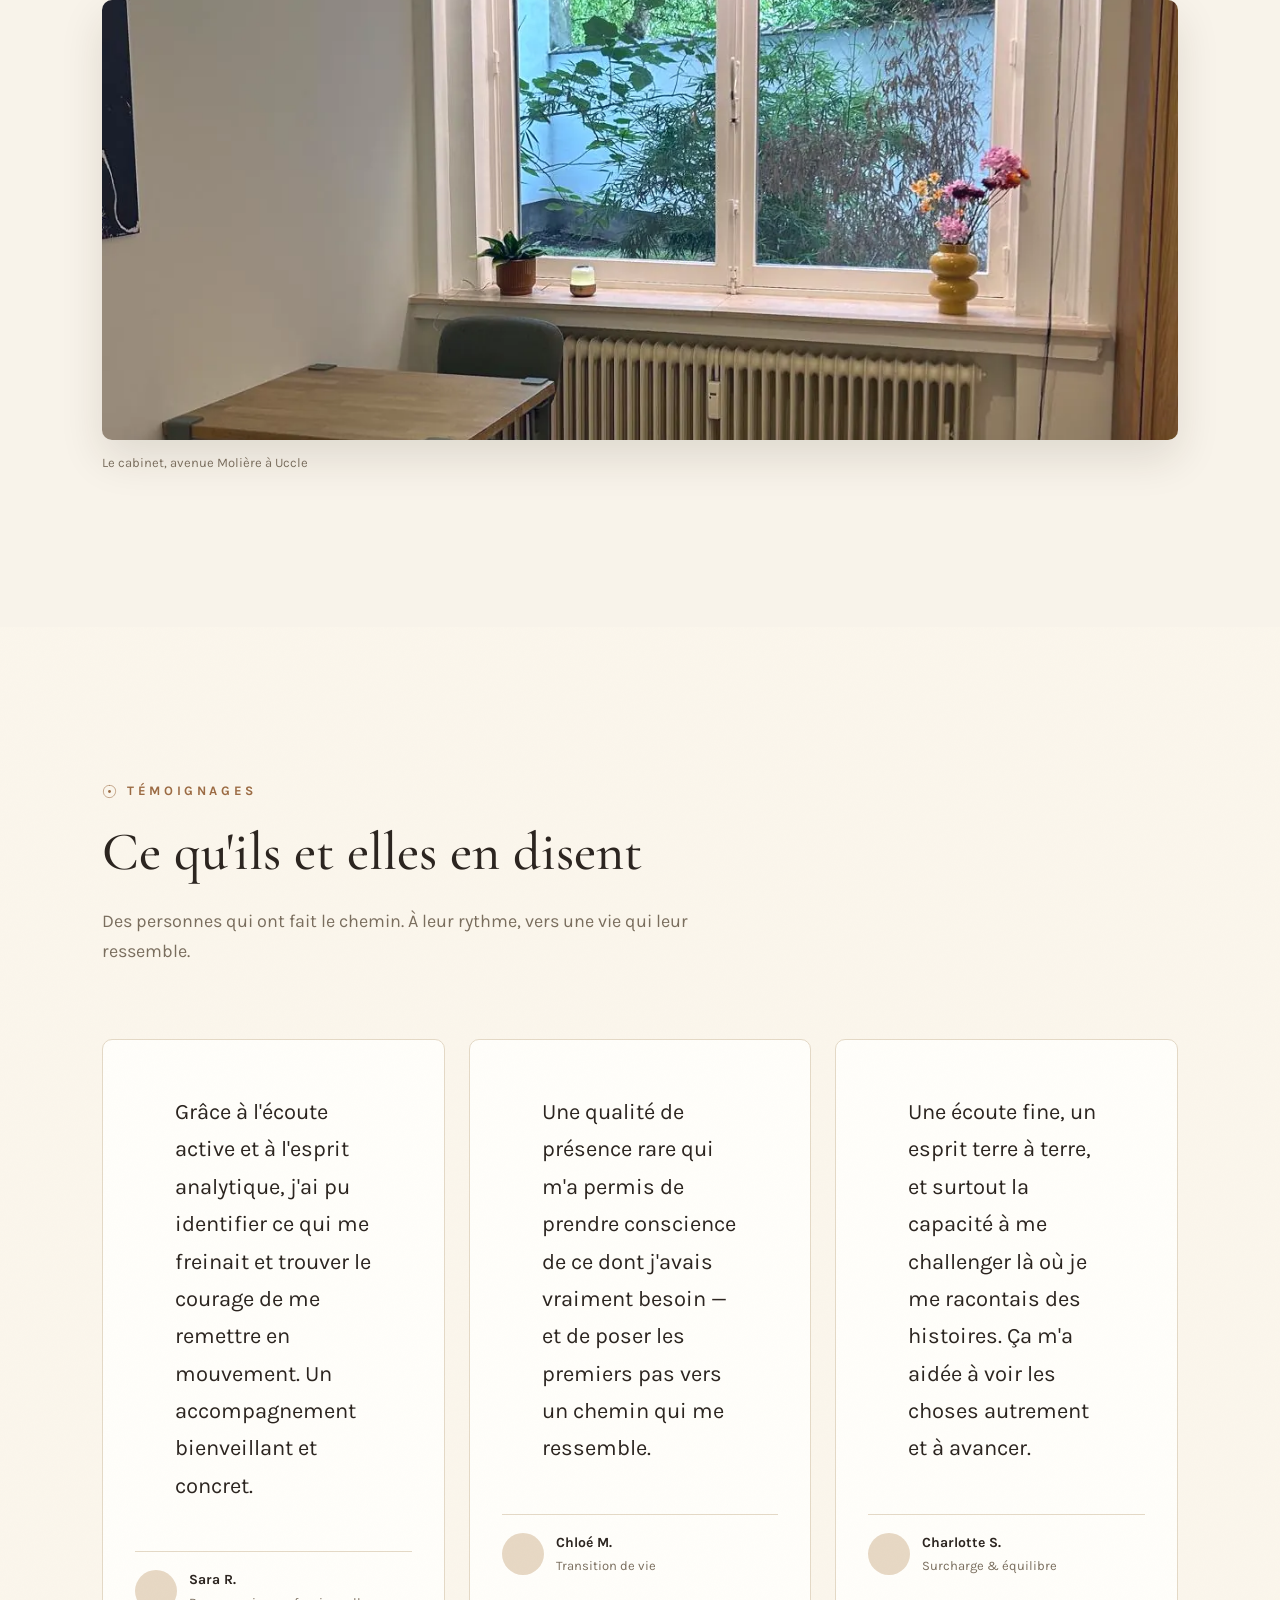
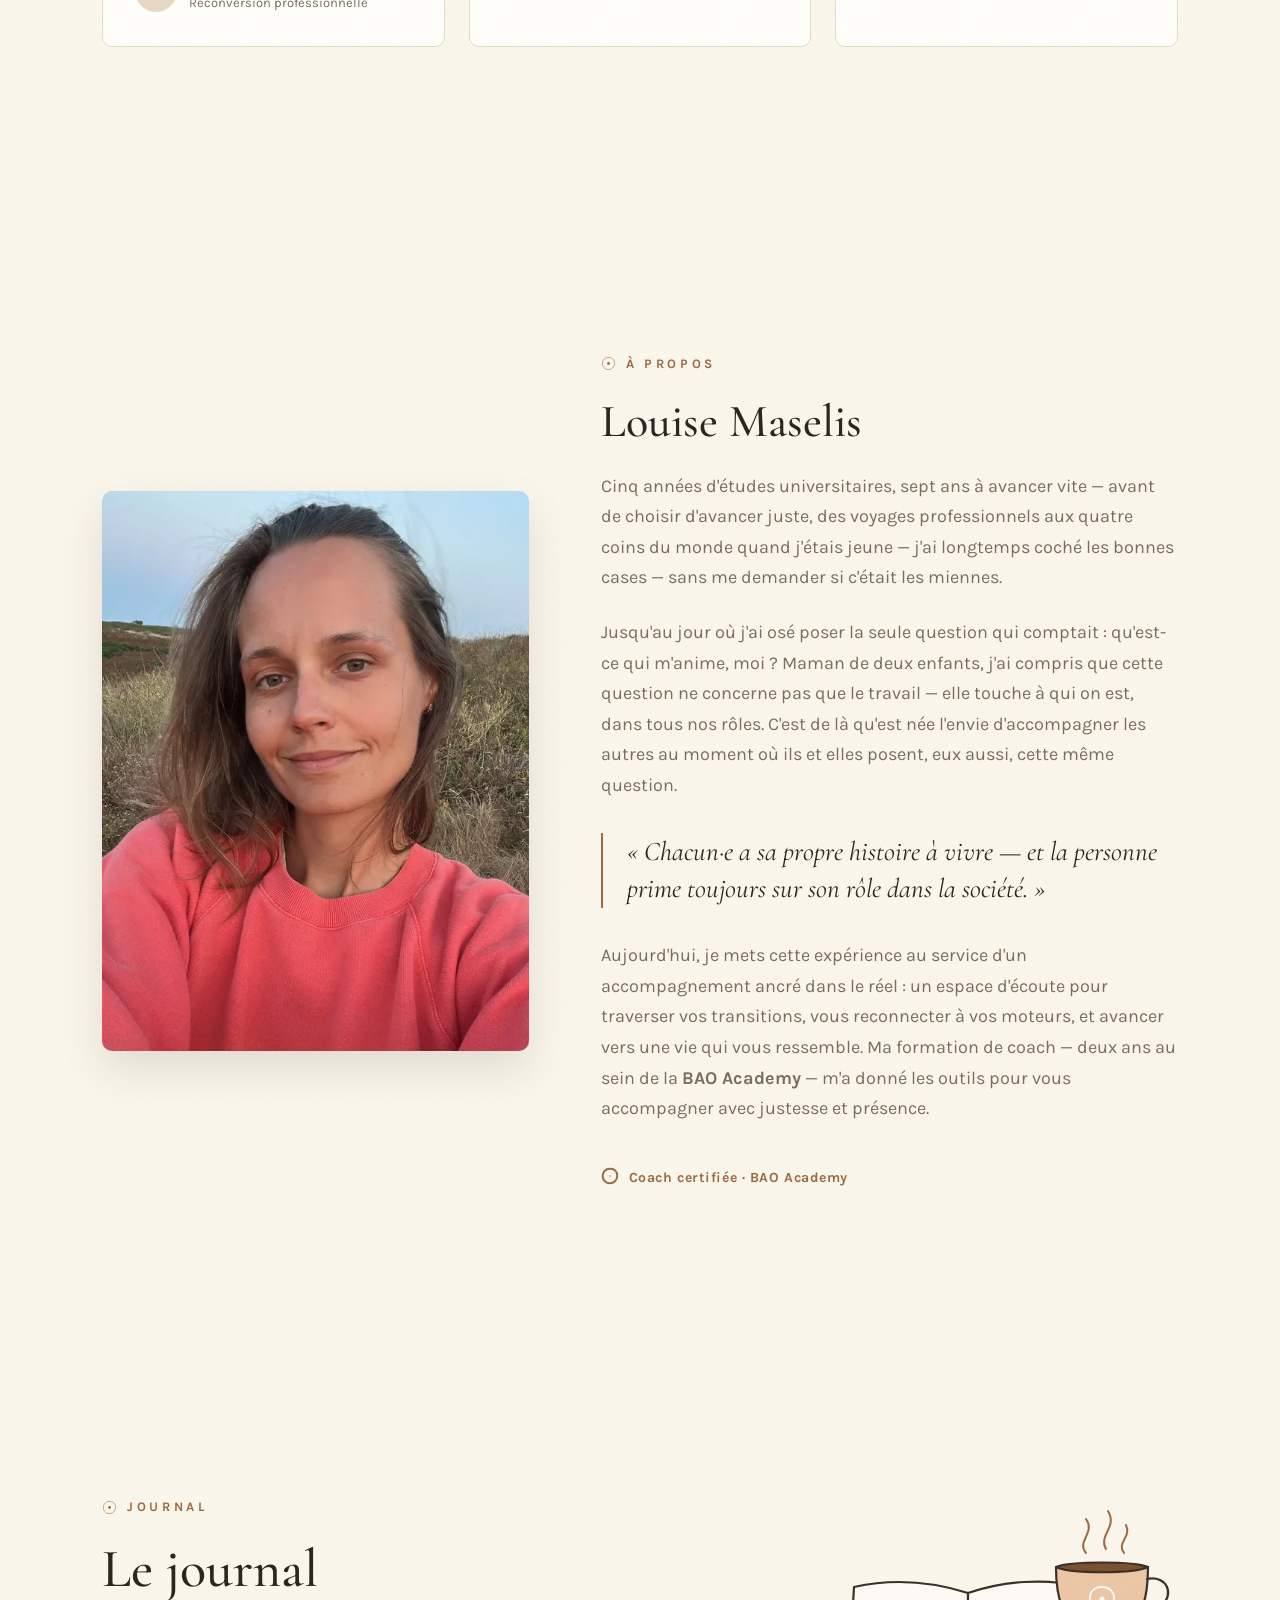
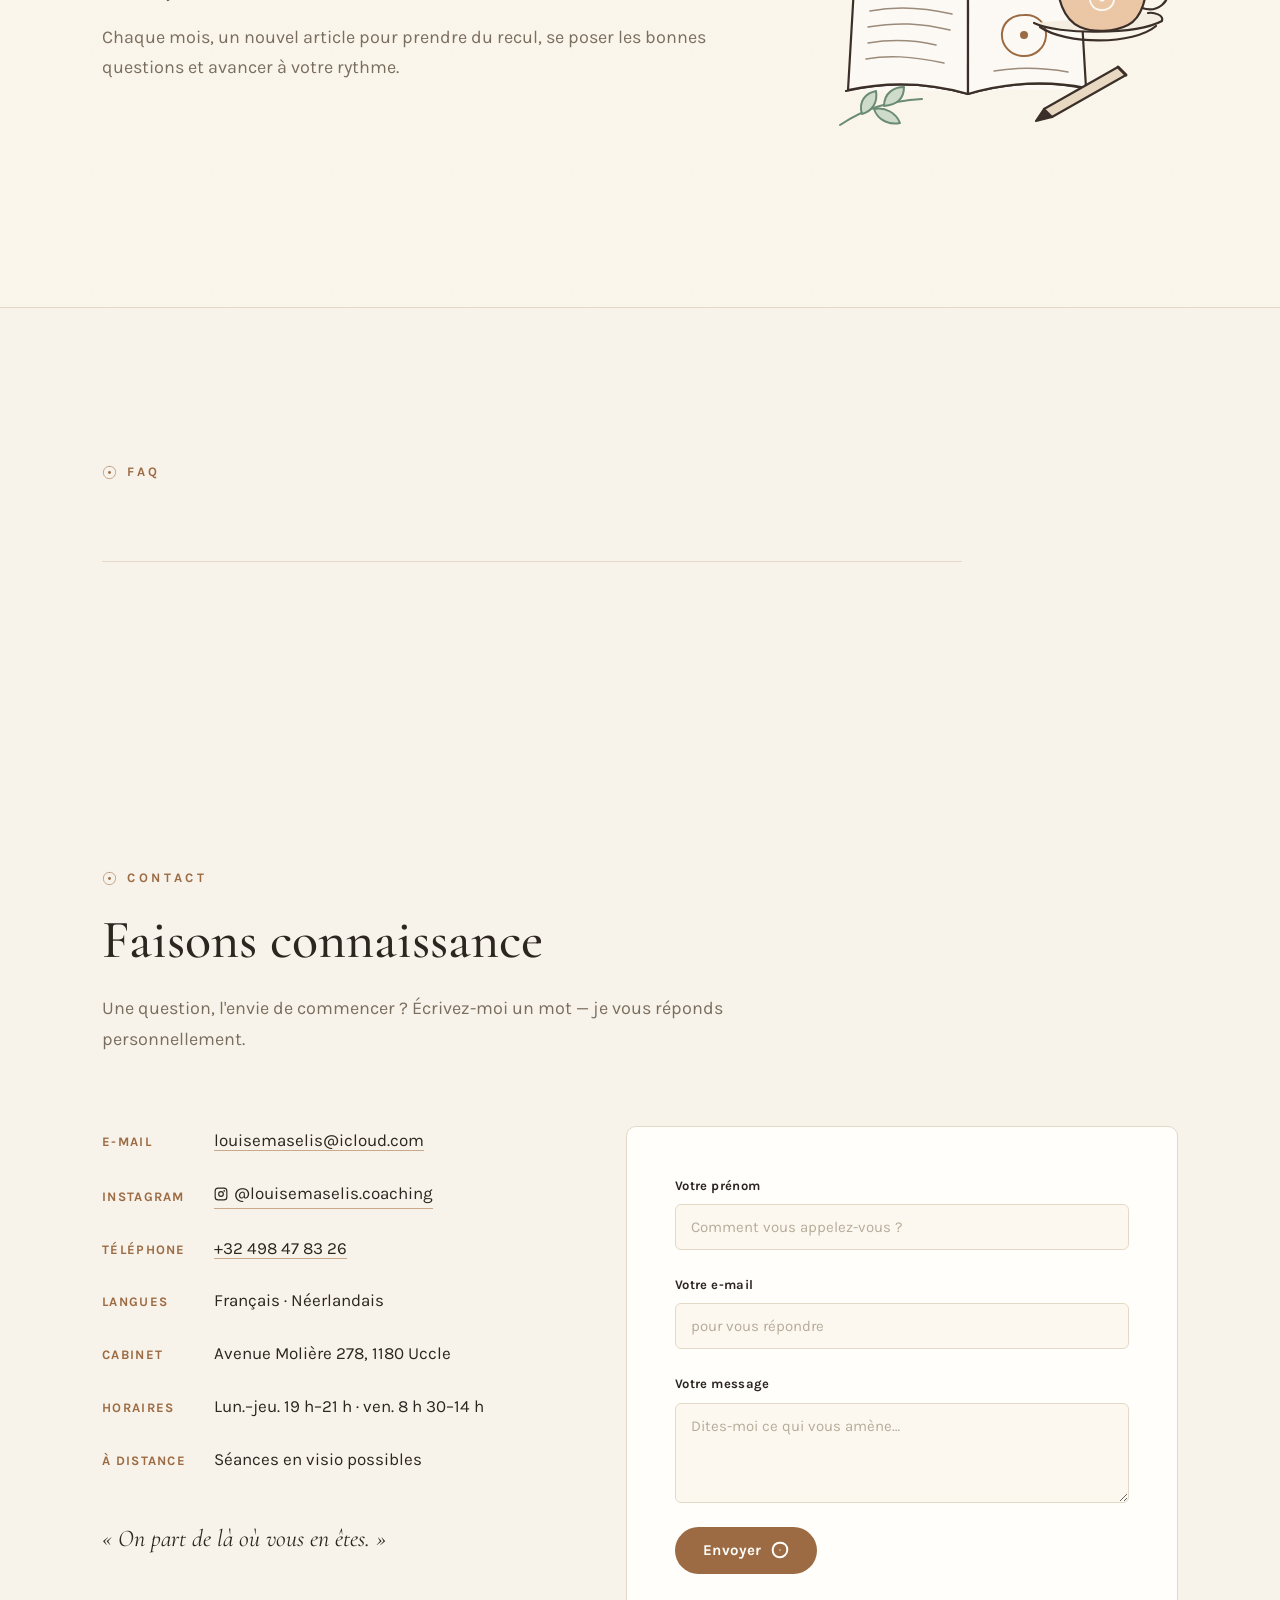
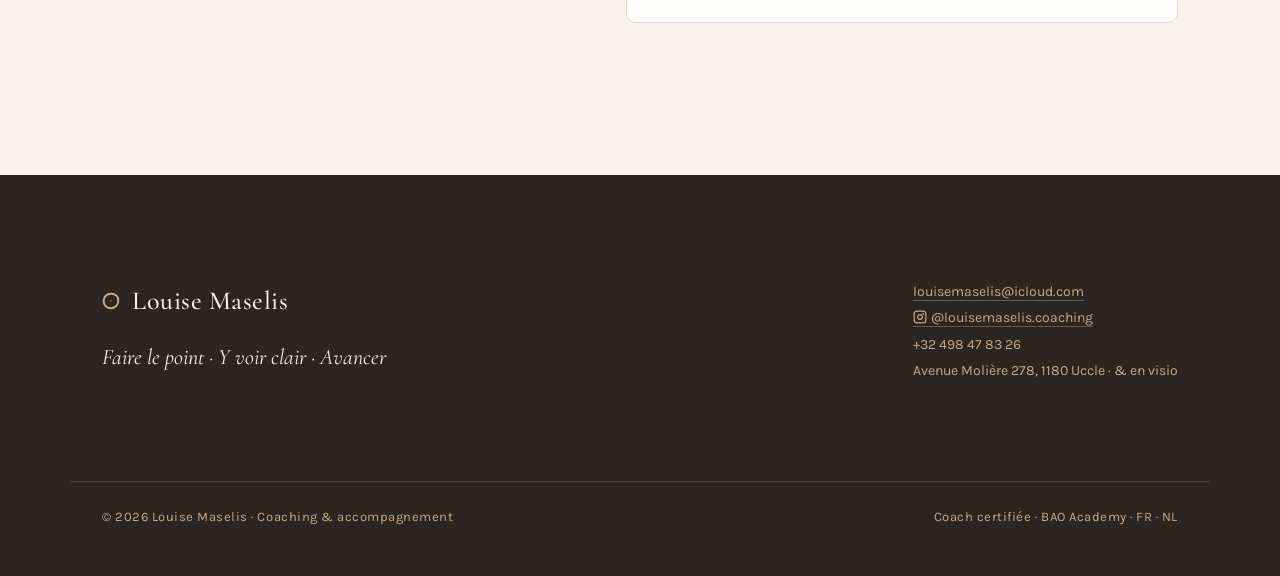
==== commit 8b6c2784: "Journal : illustration tasse et carnet dessinée à main levée, menu ajusté Co-Authored-By: Claude Opu" ====
--- a/index.html
+++ b/index.html
@@ -354,10 +354,13 @@
 
 <section class="section section--soft grain journal-section" id="journal">
   <div class="wrap">
+    <div class="journal-head">
     <div class="section__head">
       <div class="eyebrow">Journal</div>
       <h2>Le journal</h2>
       <p>Chaque mois, un nouvel article pour prendre du recul, se poser les bonnes questions et avancer à votre rythme.</p>
+    </div>
+    <img class="journal-illu" src="/journal-illustration.svg" width="360" height="260" alt="Illustration : une tasse fumante près d’un carnet ouvert" loading="lazy" />
     </div>
     <div class="journal-grid" id="journal-teaser"></div>
   </div>
--- a/site.css
+++ b/site.css
@@ -329,10 +329,17 @@
 @media (max-width: 560px) { .author-box { flex-direction: column; align-items: flex-start; } .journal-grid { grid-template-columns: 1fr; } }
 
 /* Menu : 6 liens sans retour à la ligne ; « Pour qui » masqué sur les écrans moyens */
-.nav__links a, .brand b { white-space: nowrap; }
+.nav__links a { white-space: nowrap; }
 @media (max-width: 1240px) { .nav__links { gap: var(--s-3); } }
-@media (max-width: 1340px) { .nav__links a[href="#pourqui"] { display: none; } }
-@media (max-width: 1080px) { .nav__links a[href="#approche"] { display: none; } }
+@media (max-width: 1340px) { .nav__links a[href$="#pourqui"] { display: none; } }
+@media (max-width: 1080px) { .nav__links a[href$="#approche"] { display: none; } }
 .theme-hero { padding-bottom: var(--s-6); }
 .nav__in { gap: var(--s-3); }
-@media (max-width: 980px) { .nav__links a[href="#apropos"], .nav__links a[href="#faq"] { display: none; } }
+@media (max-width: 980px) { .nav__links a[href$="#apropos"], .nav__links a[href$="#faq"] { display: none; } }
+.journal-hero, .journal-head { display: grid; grid-template-columns: minmax(0, 1.3fr) minmax(0, 0.7fr); gap: var(--s-5); align-items: center; }
+.journal-illu { width: 100%; max-width: 360px; height: auto; justify-self: end; }
+@media (max-width: 860px) {
+  .journal-hero, .journal-head { grid-template-columns: 1fr; gap: var(--s-3); }
+  .journal-illu { max-width: 240px; justify-self: start; }
+}
+@media (min-width: 561px) { .brand b { white-space: nowrap; } }
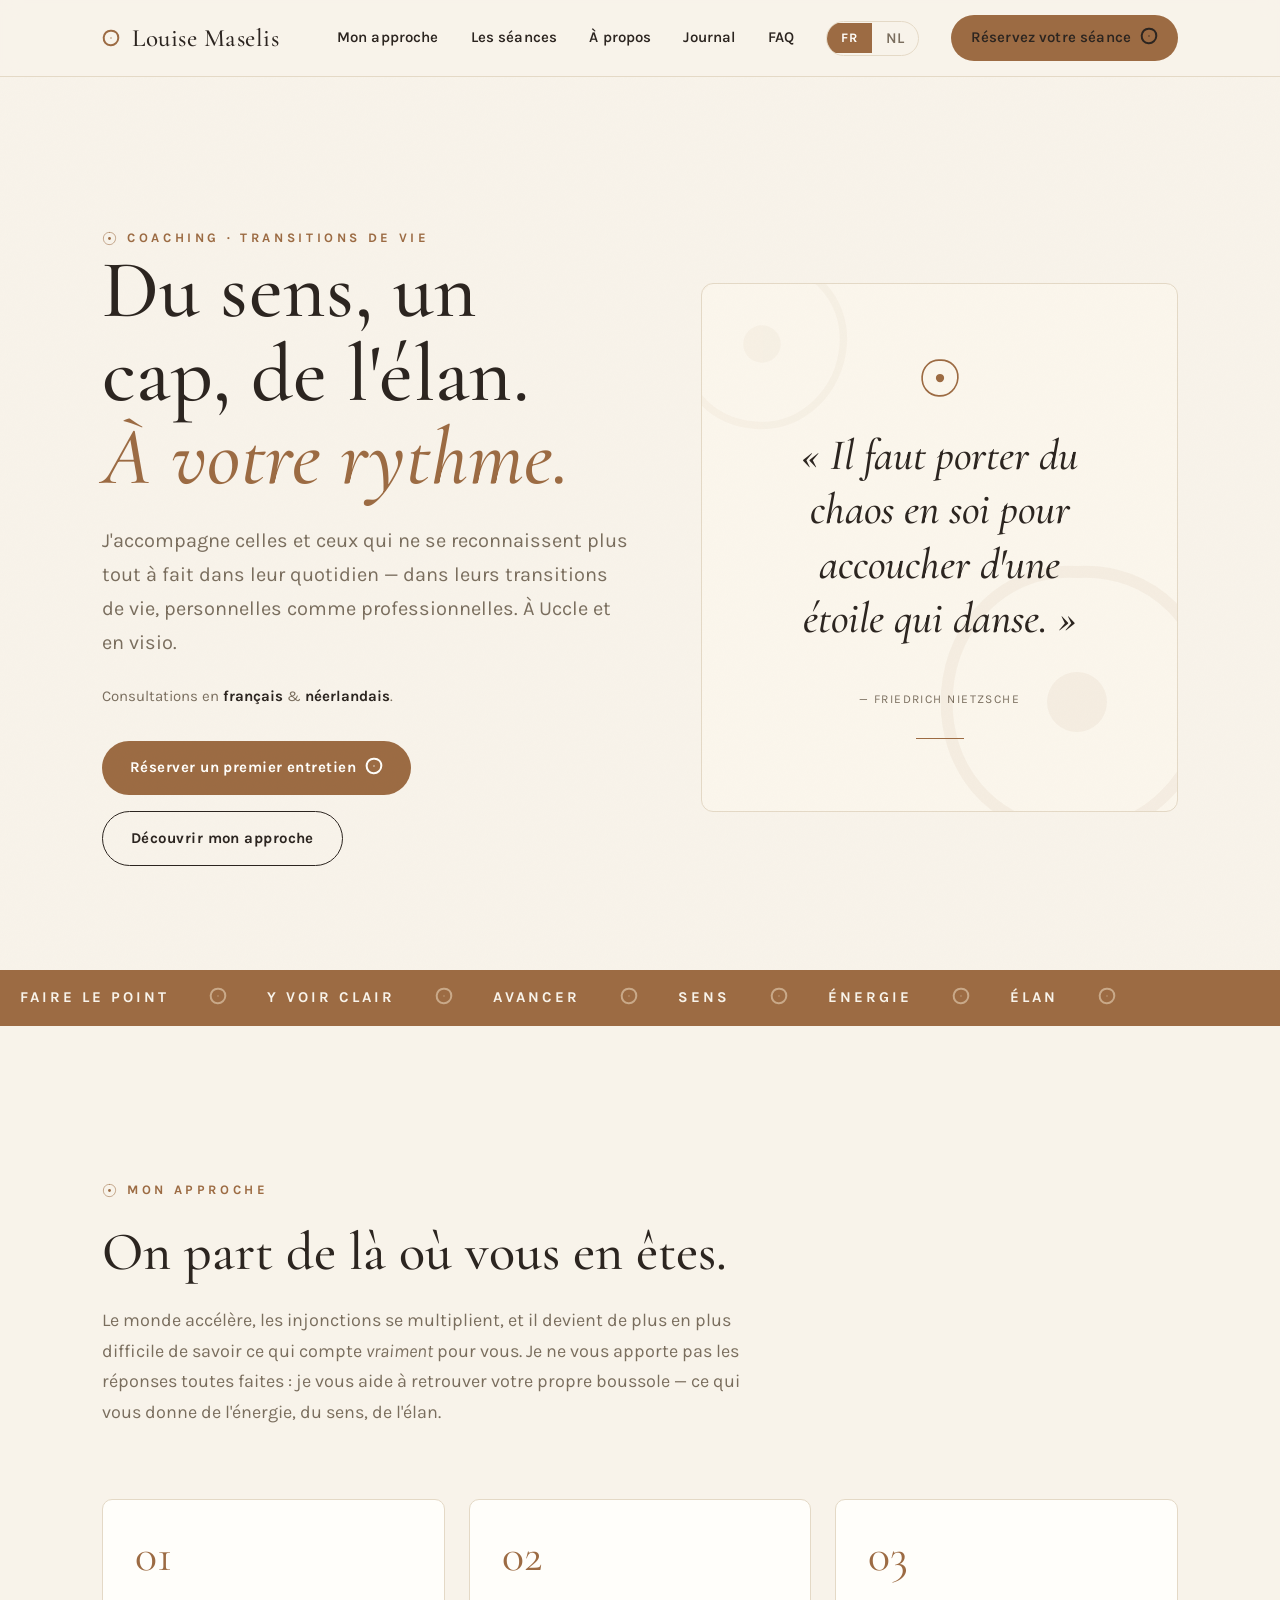
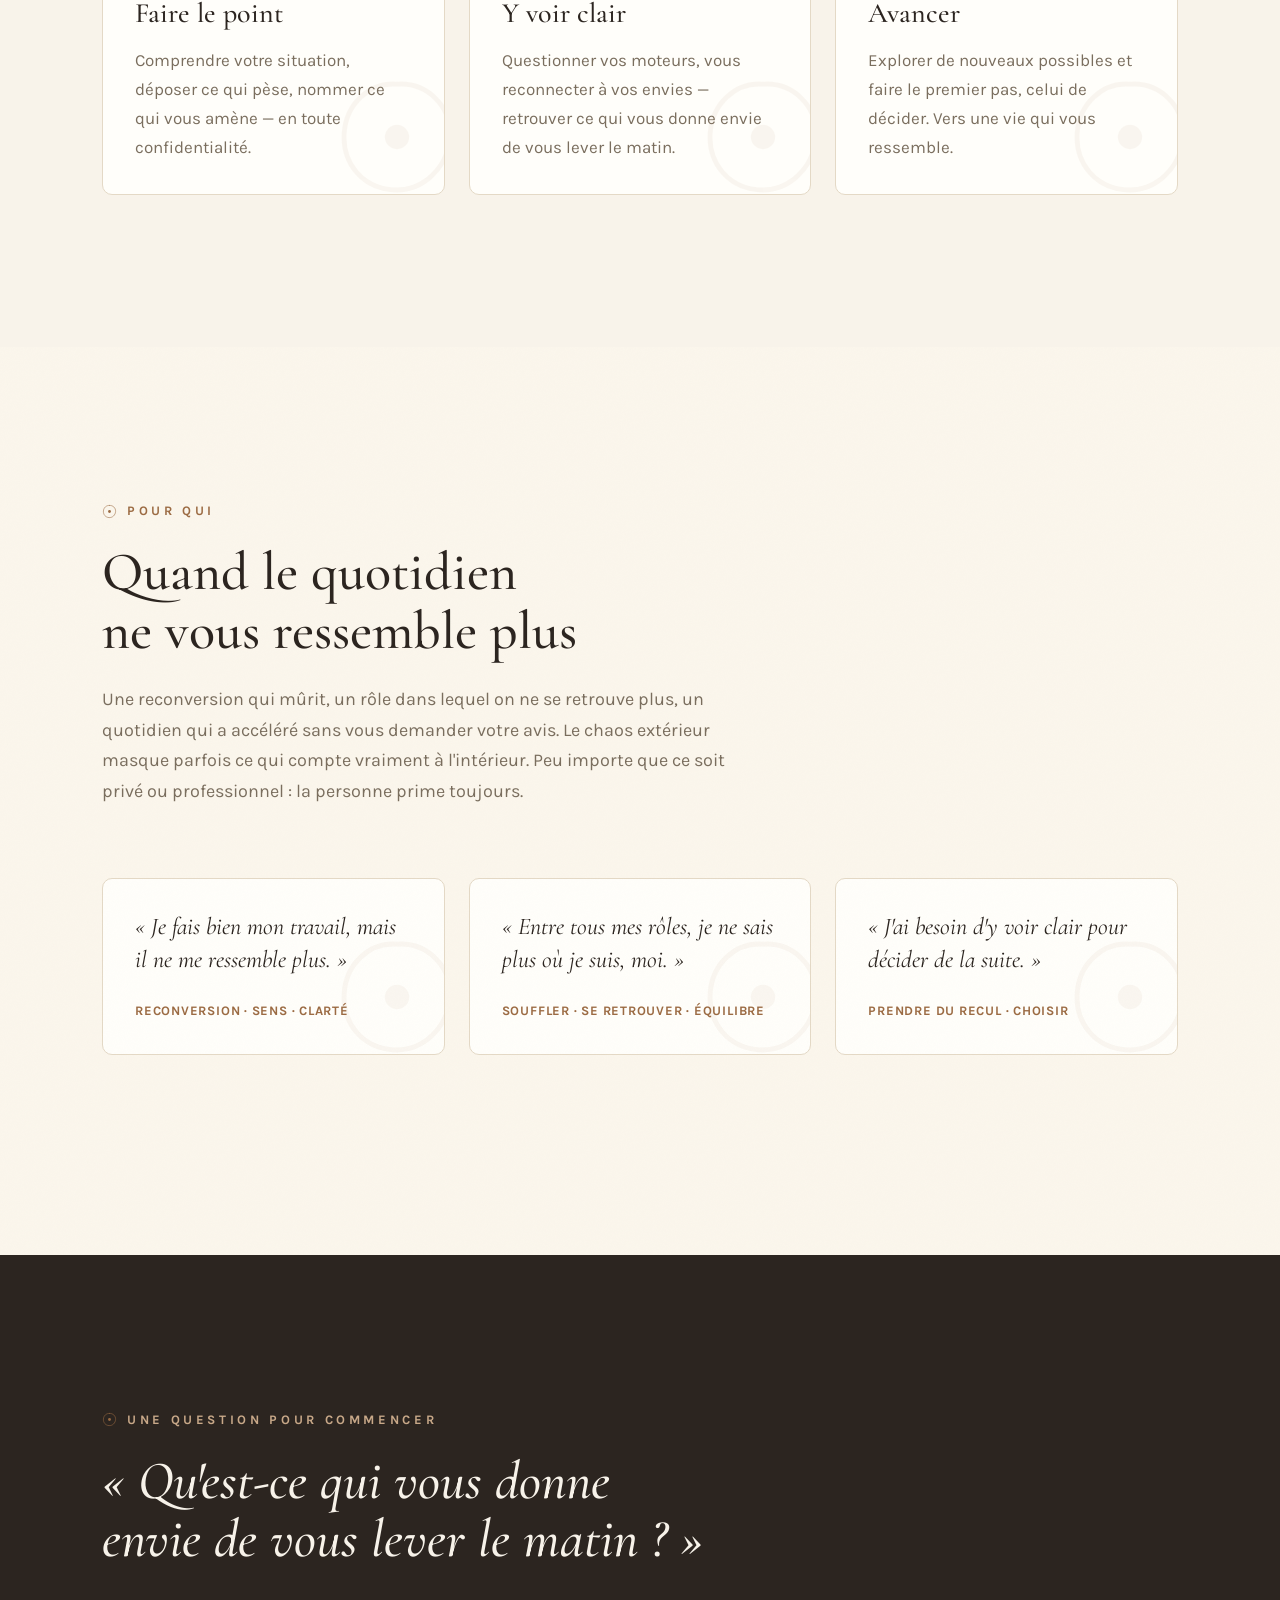
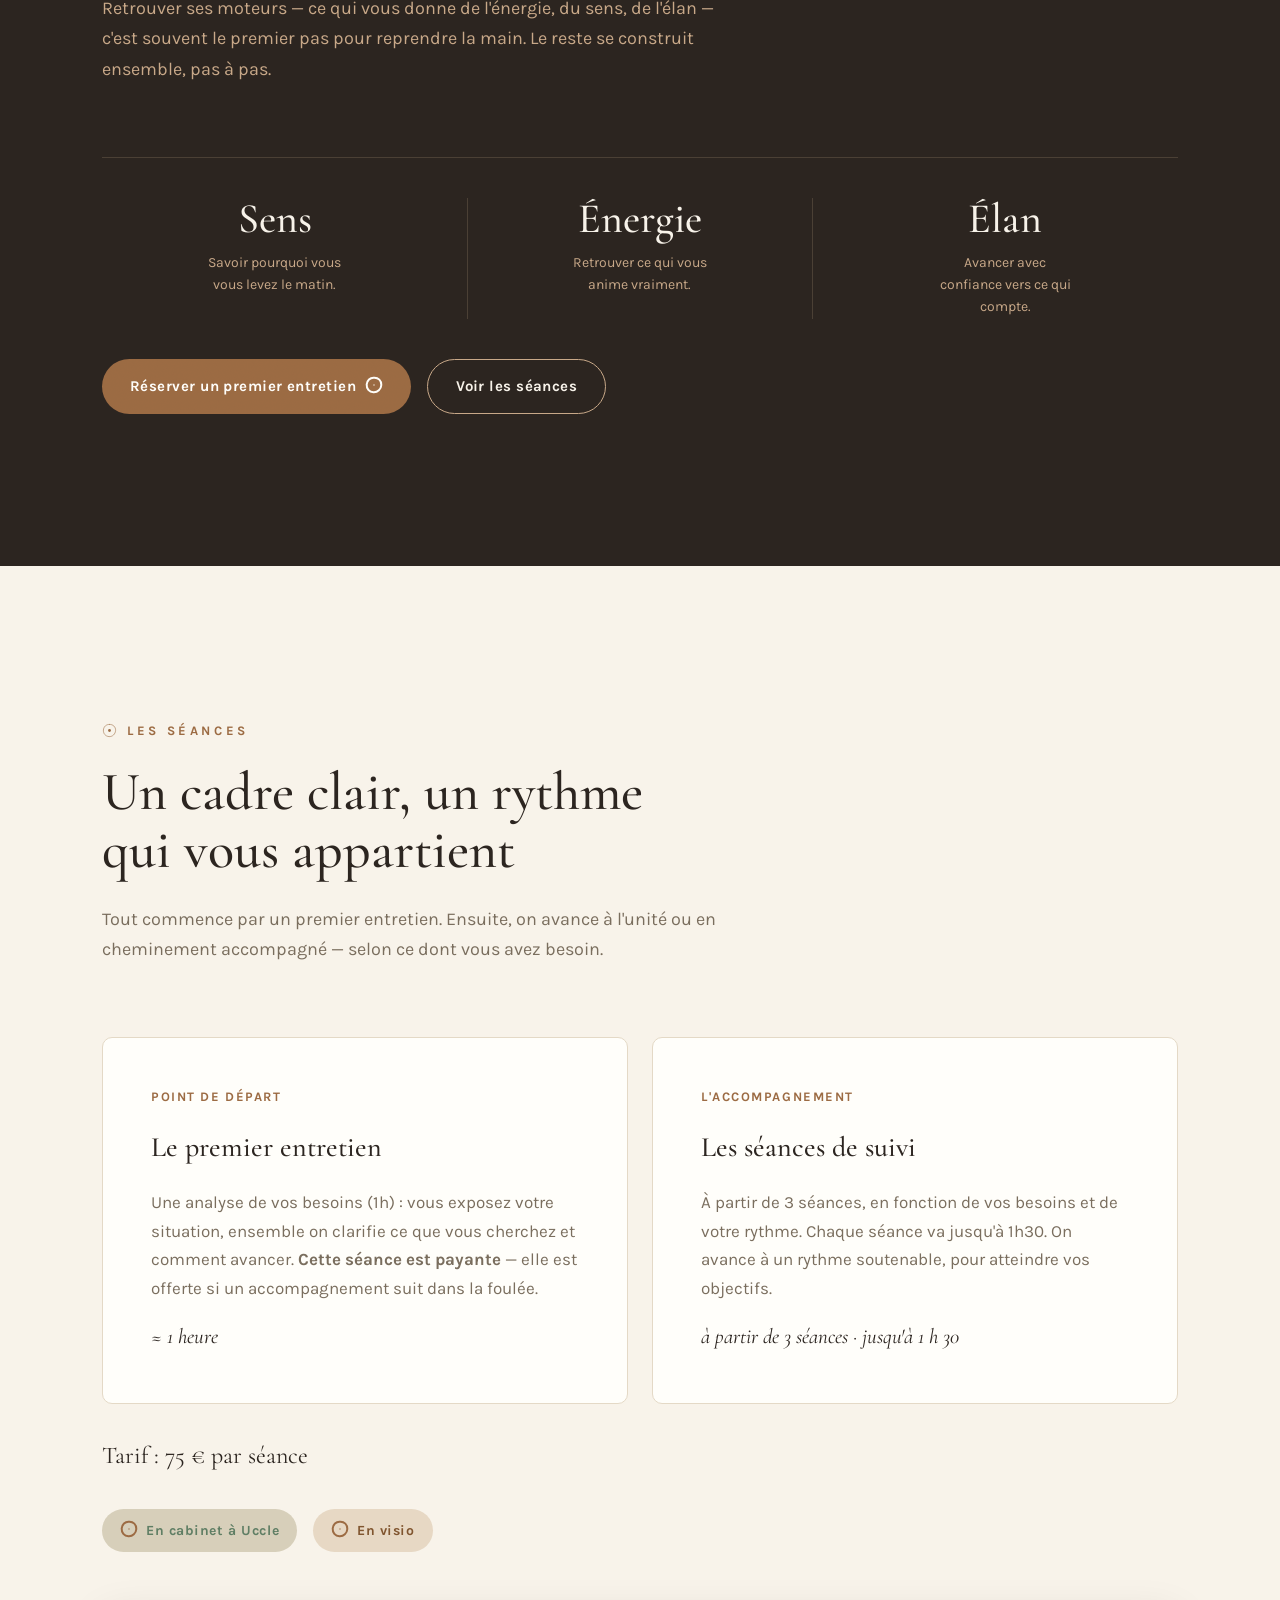
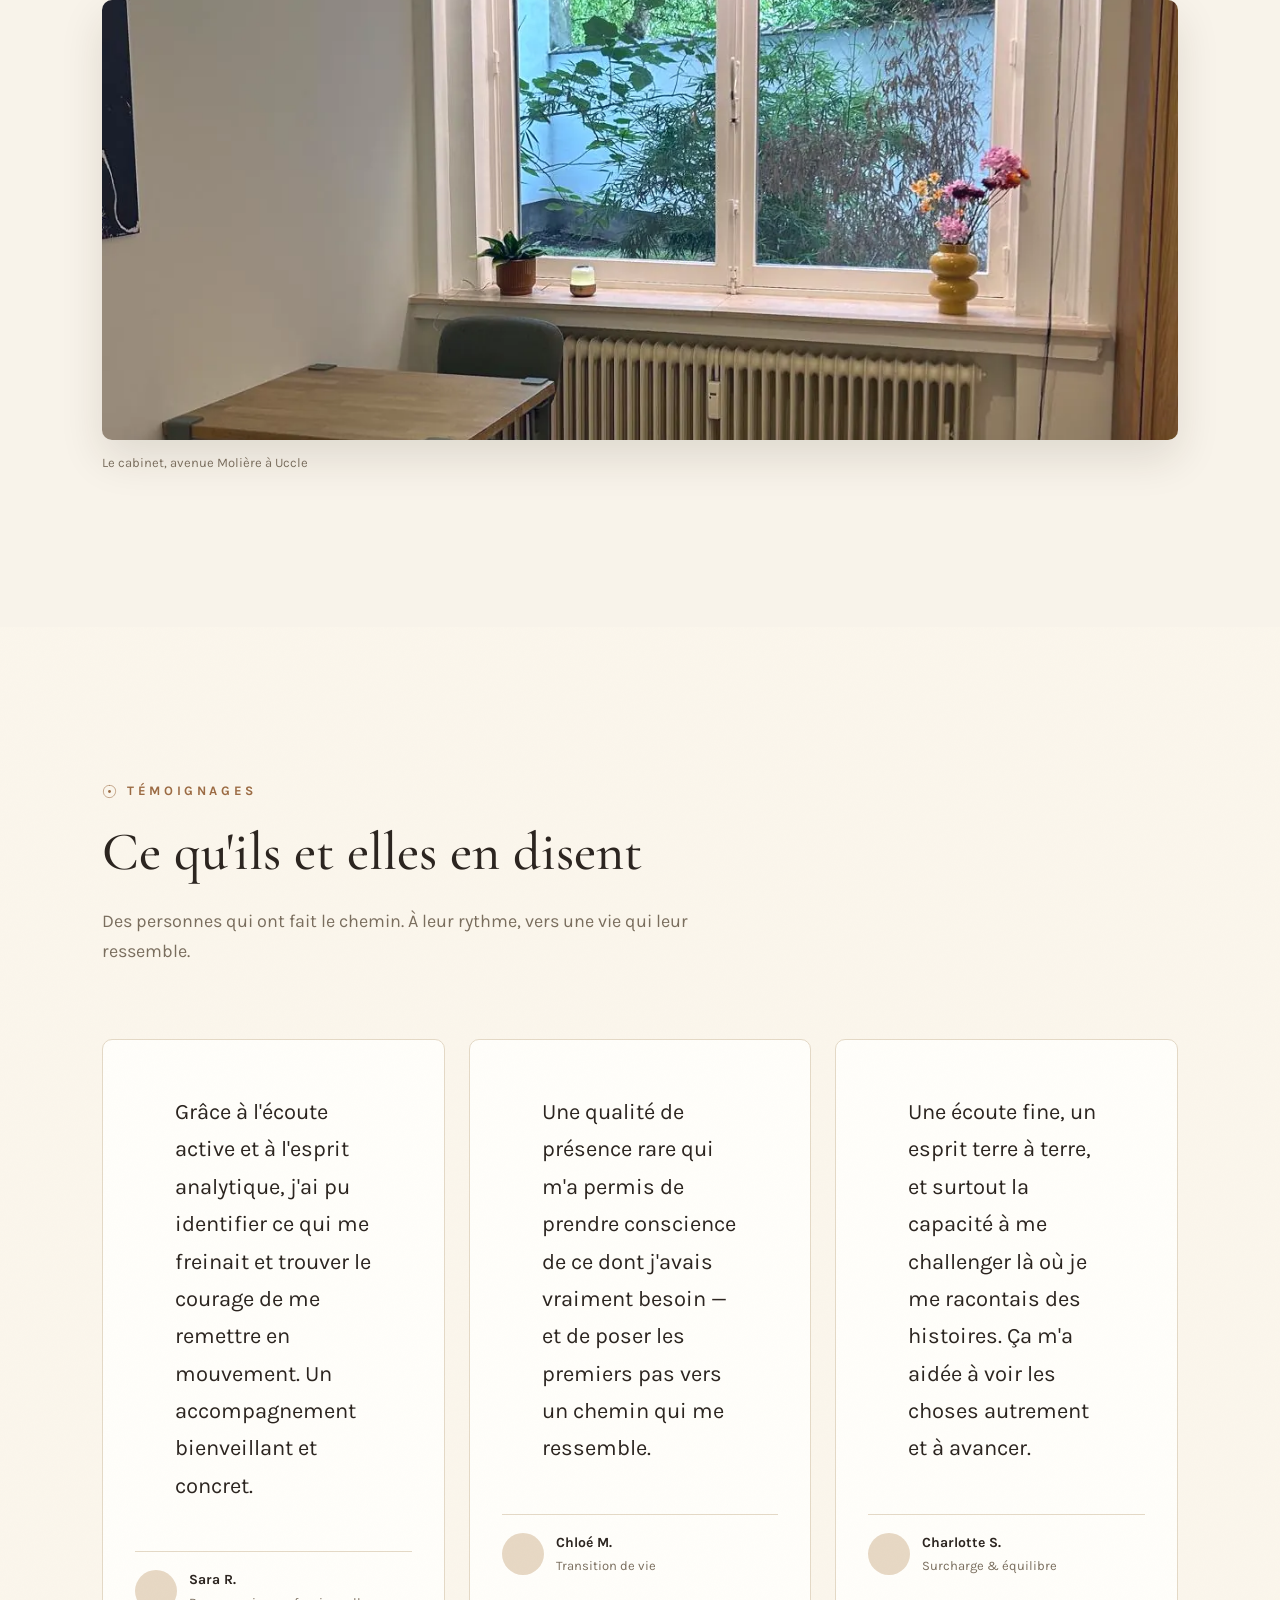
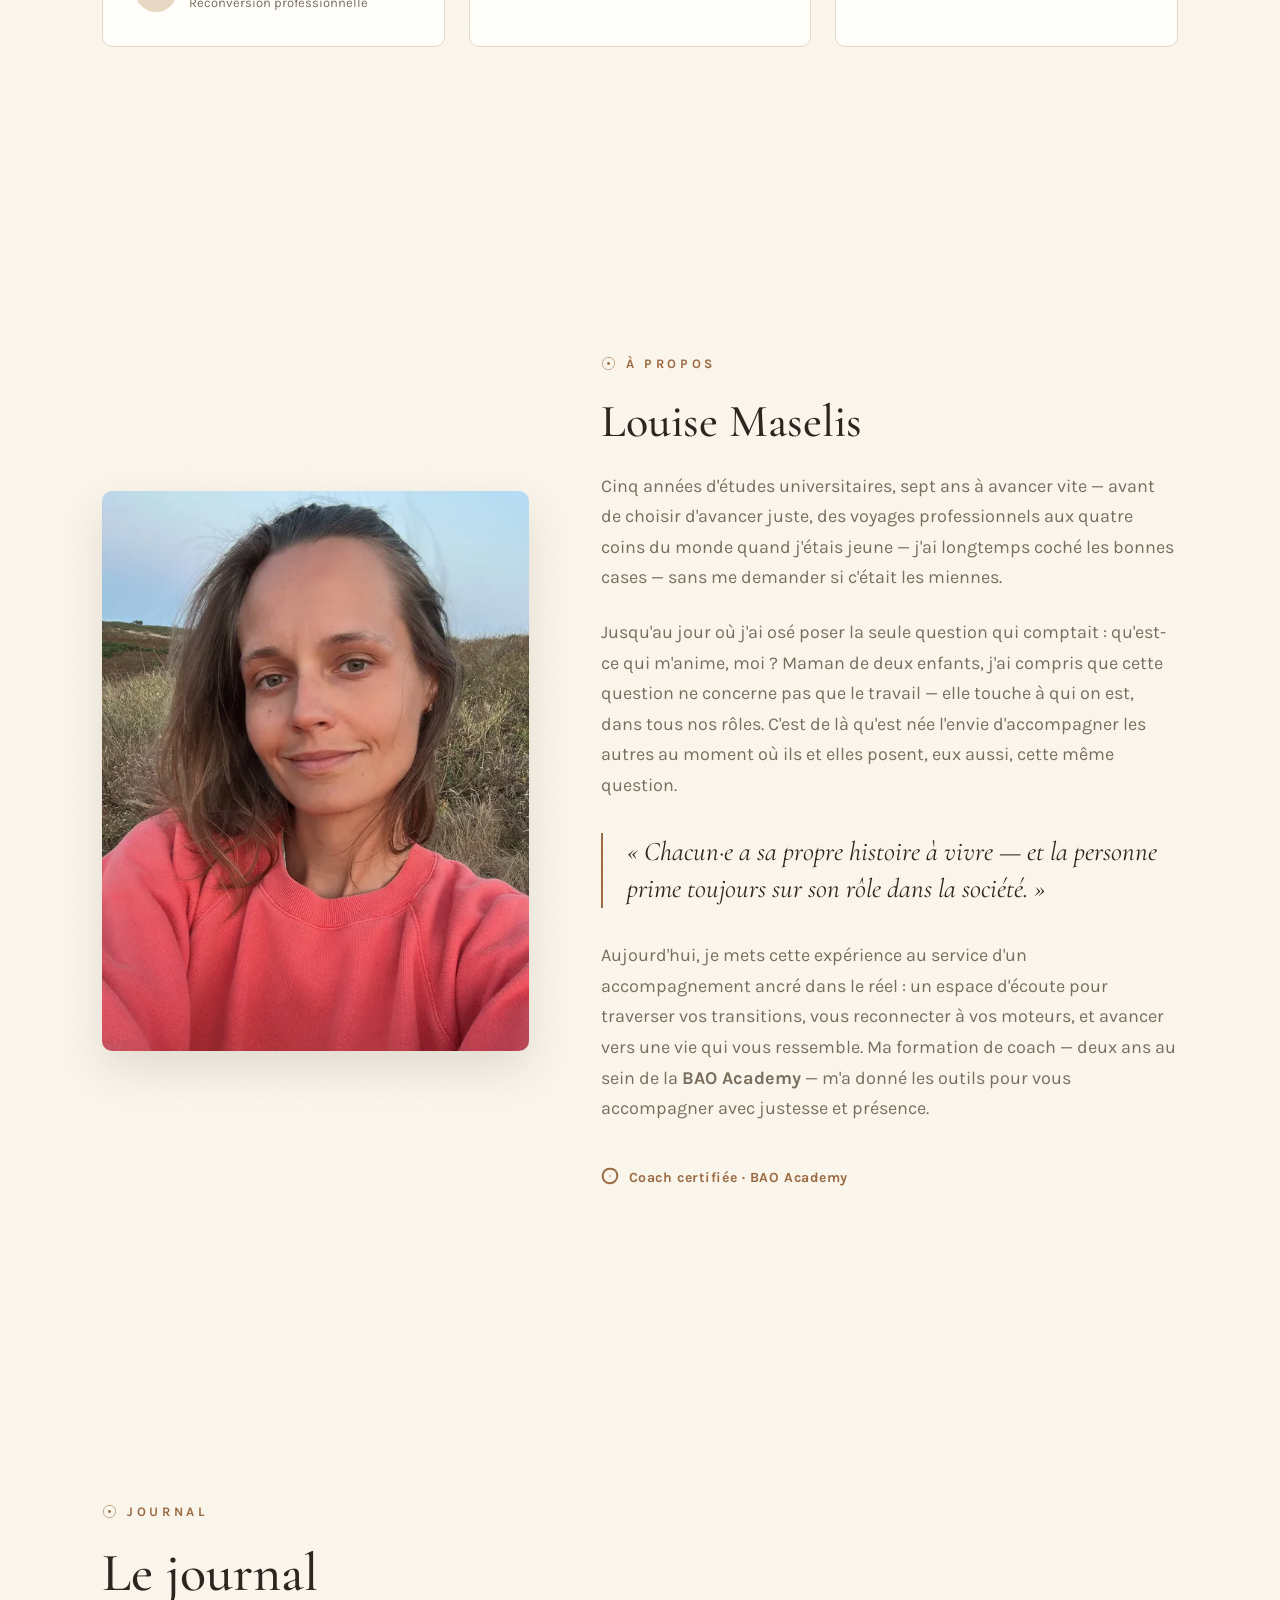
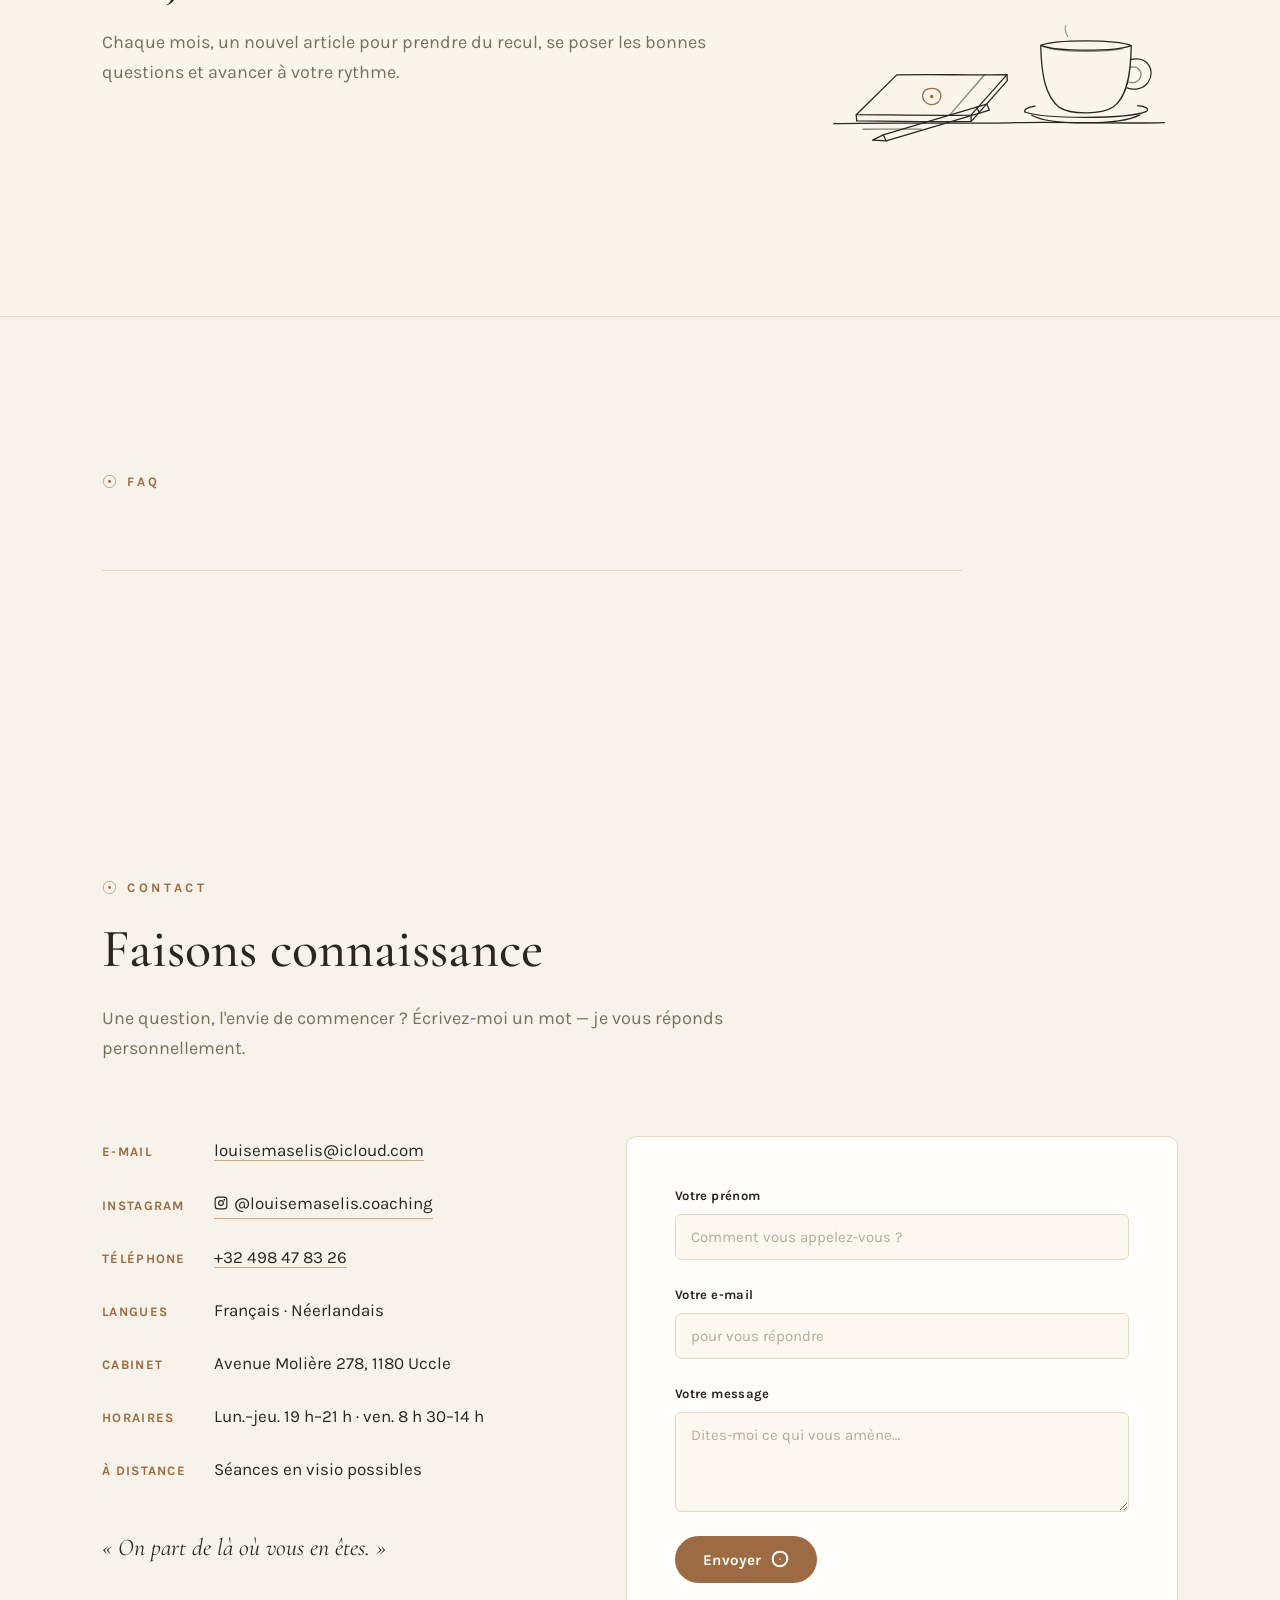
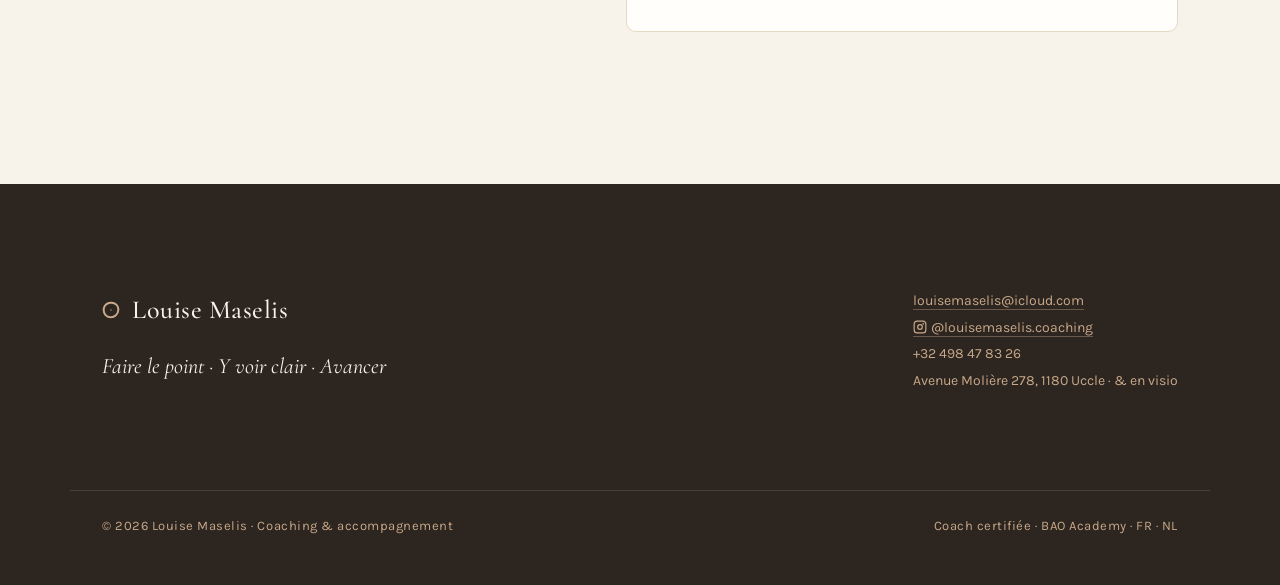
==== commit b7ab9e99: "Inscription au journal / aux newsletters (FR/NL) : accueil, page journal, fin d'article Formulaire N" ====
--- a/index.html
+++ b/index.html
@@ -432,7 +432,7 @@
 </footer>
 
 <script>
-document.querySelectorAll('form[data-netlify="true"]').forEach(function (form) {
+document.querySelectorAll('form[data-netlify="true"]:not(.newsletter)').forEach(function (form) {
   form.addEventListener('submit', function (e) {
     e.preventDefault();
     var data = new FormData(form);
--- a/site.css
+++ b/site.css
@@ -343,3 +343,22 @@
   .journal-illu { max-width: 240px; justify-self: start; }
 }
 @media (min-width: 561px) { .brand b { white-space: nowrap; } }
+
+/* ====================== INSCRIPTION AU JOURNAL ====================== */
+.sr-only { position: absolute; width: 1px; height: 1px; padding: 0; margin: -1px; overflow: hidden; clip: rect(0 0 0 0); white-space: nowrap; border: 0; }
+.newsletter {
+  max-width: 640px; margin: 0 0 var(--s-5); padding: var(--s-4);
+  background: var(--white); border: 1px solid var(--line); border-radius: 10px;
+}
+.prose .newsletter { margin: var(--s-4) 0 0; }
+.newsletter__title { margin: 0 0 12px !important; font-family: var(--serif); font-size: 24px !important; color: var(--ink) !important; line-height: 1.25; }
+.newsletter__row { display: flex; flex-direction: row; align-items: stretch; gap: 10px; flex-wrap: wrap; }
+.newsletter__row input { height: auto; }
+.newsletter__row input {
+  flex: 1 1 220px; min-width: 0; padding: 13px 16px; font: inherit; font-size: 16px; color: var(--ink);
+  background: var(--paper); border: 1.5px solid var(--line); border-radius: 999px;
+}
+.newsletter__row input:focus { outline: none; border-color: var(--accent); }
+.newsletter__row .btn { border: 0; cursor: pointer; }
+.newsletter__note { margin: 12px 0 0 !important; font-size: 13px !important; line-height: 1.5; color: var(--ink-soft) !important; }
+.newsletter .form__ok { margin: 0; font-family: var(--serif); font-style: italic; font-size: 19px; color: var(--sage-d); }
